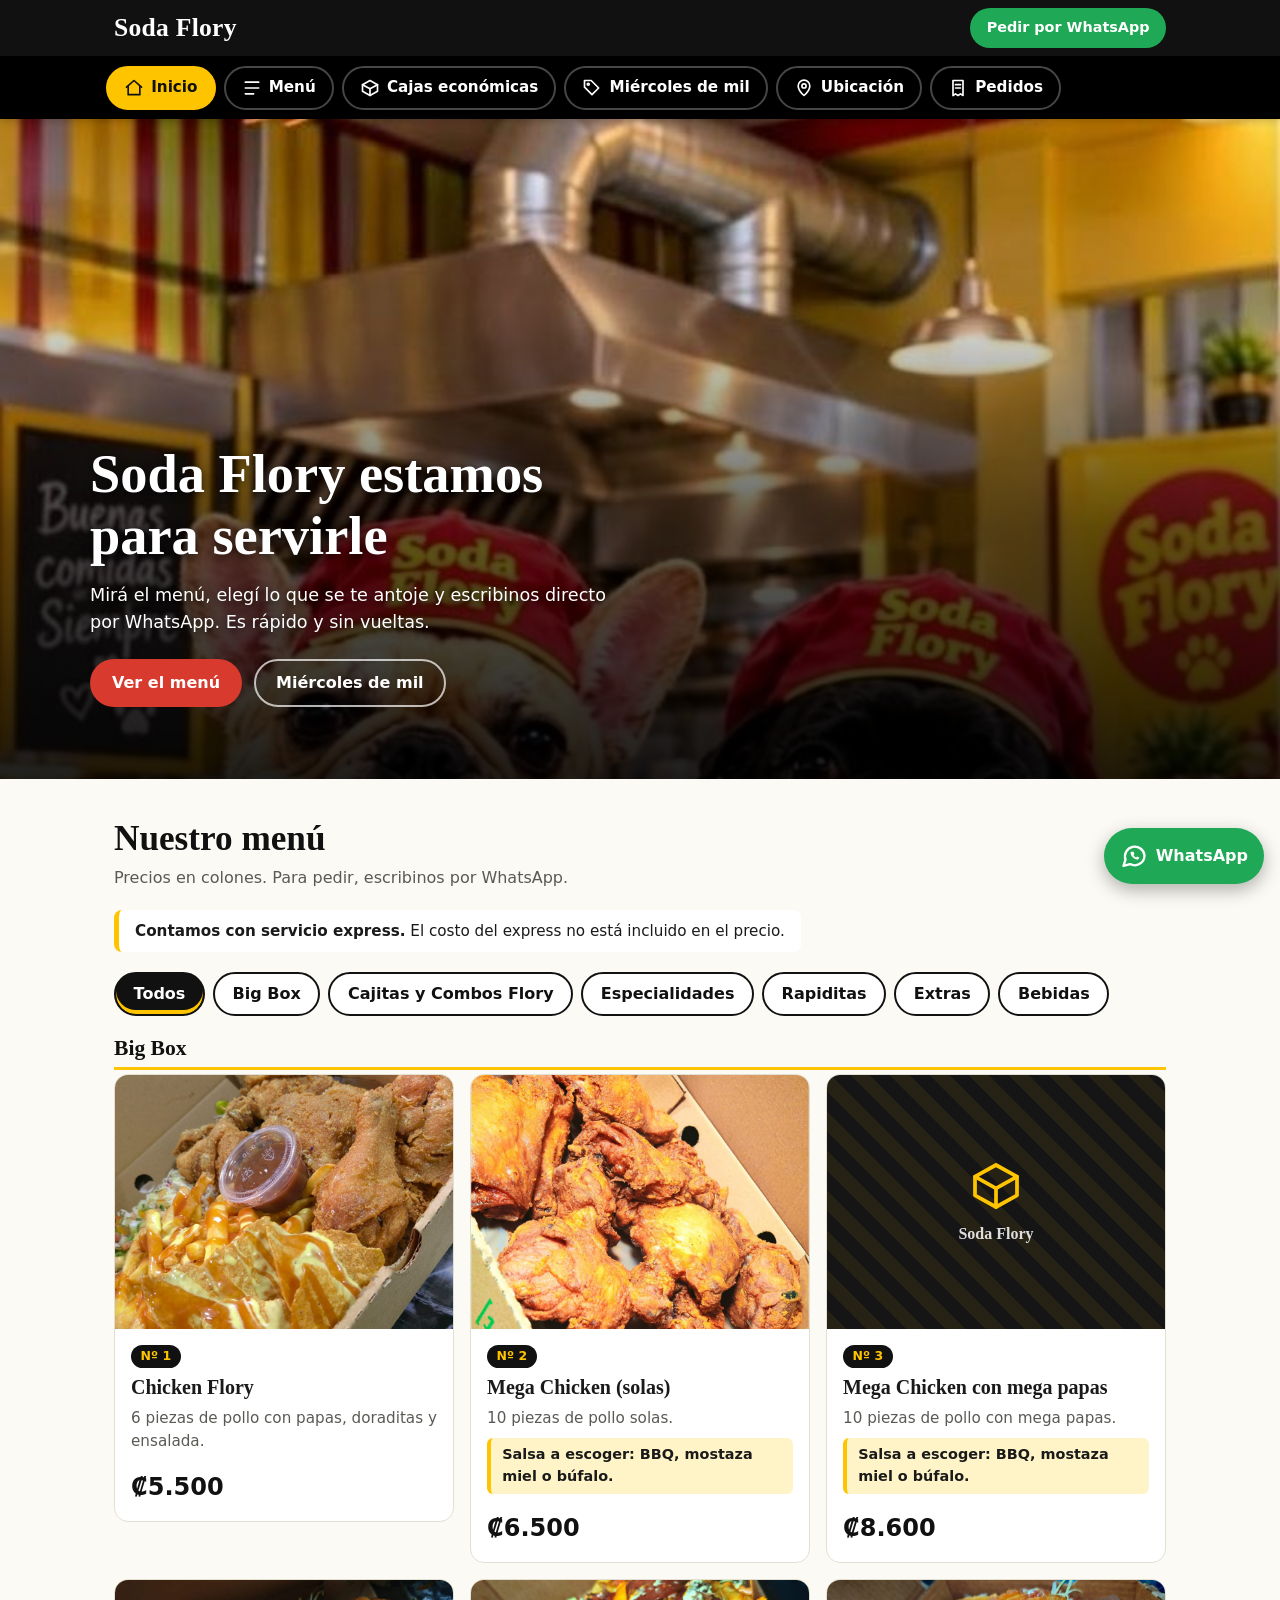
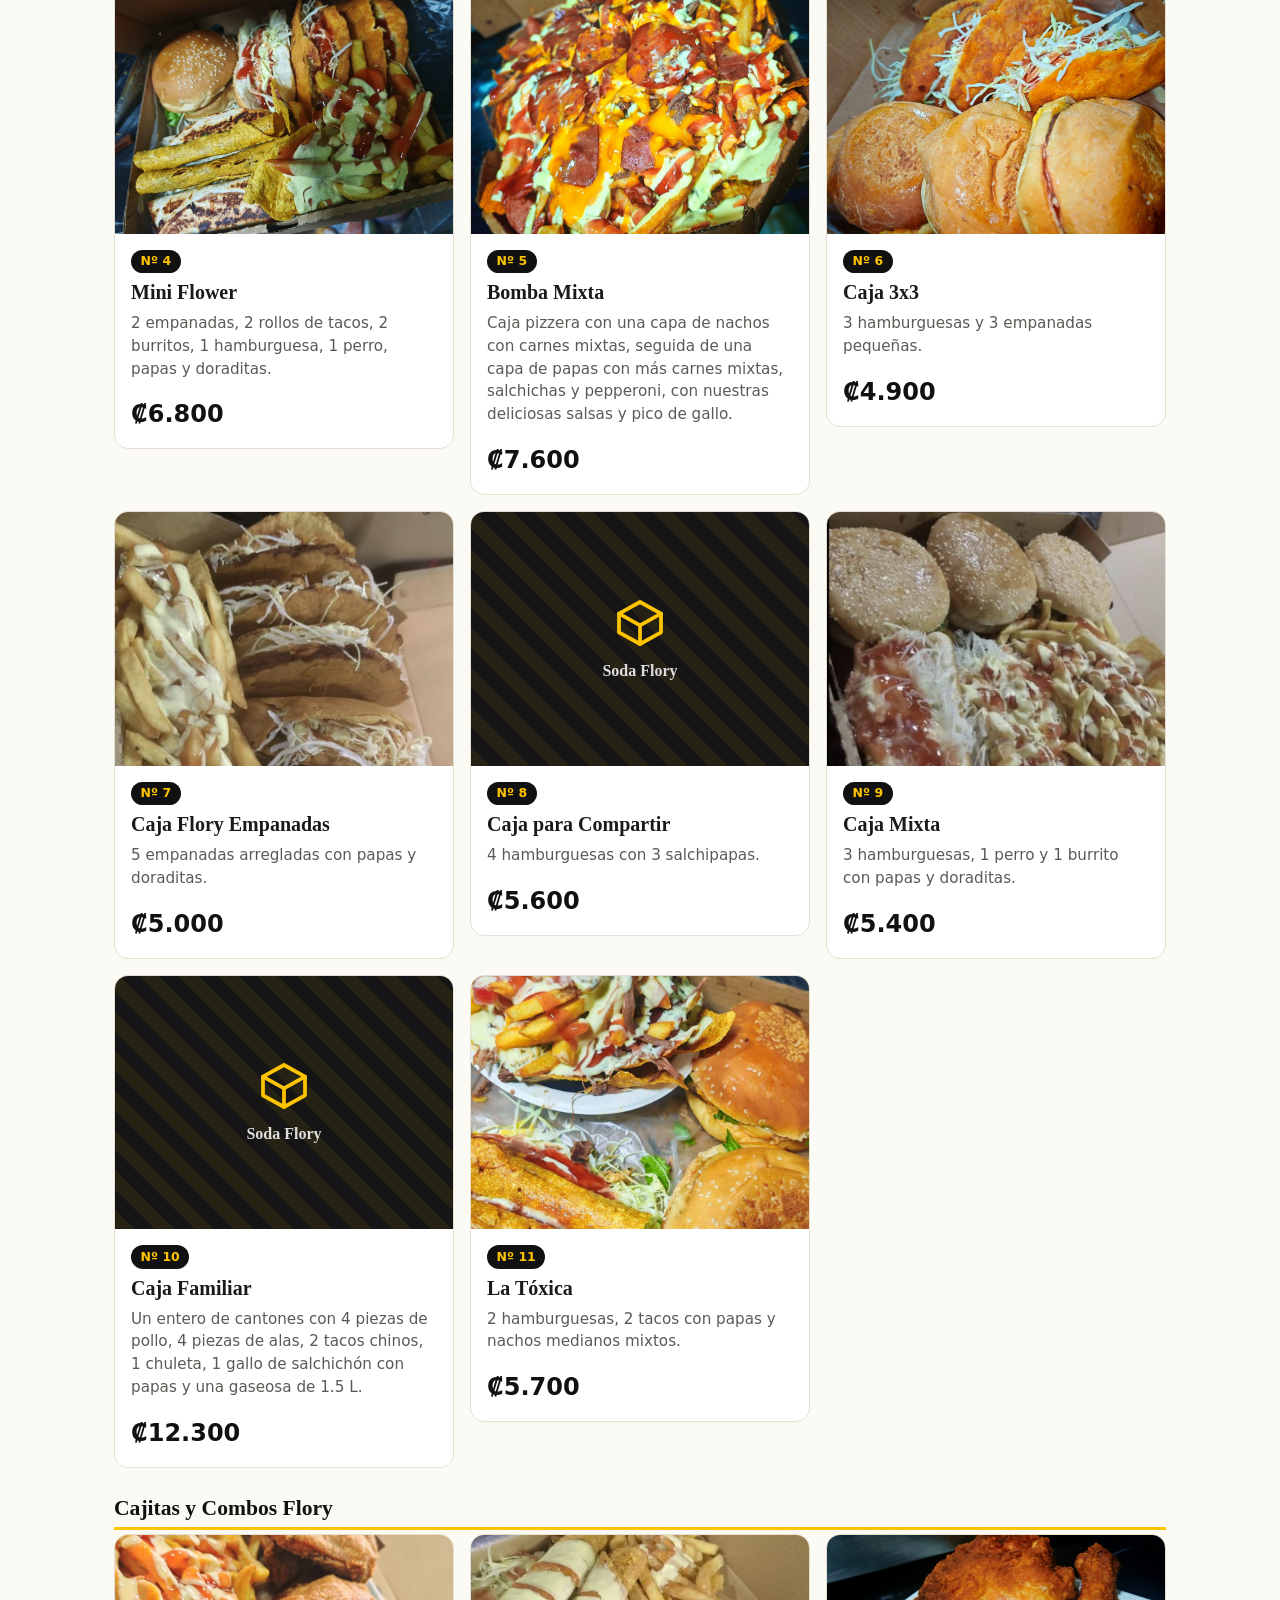
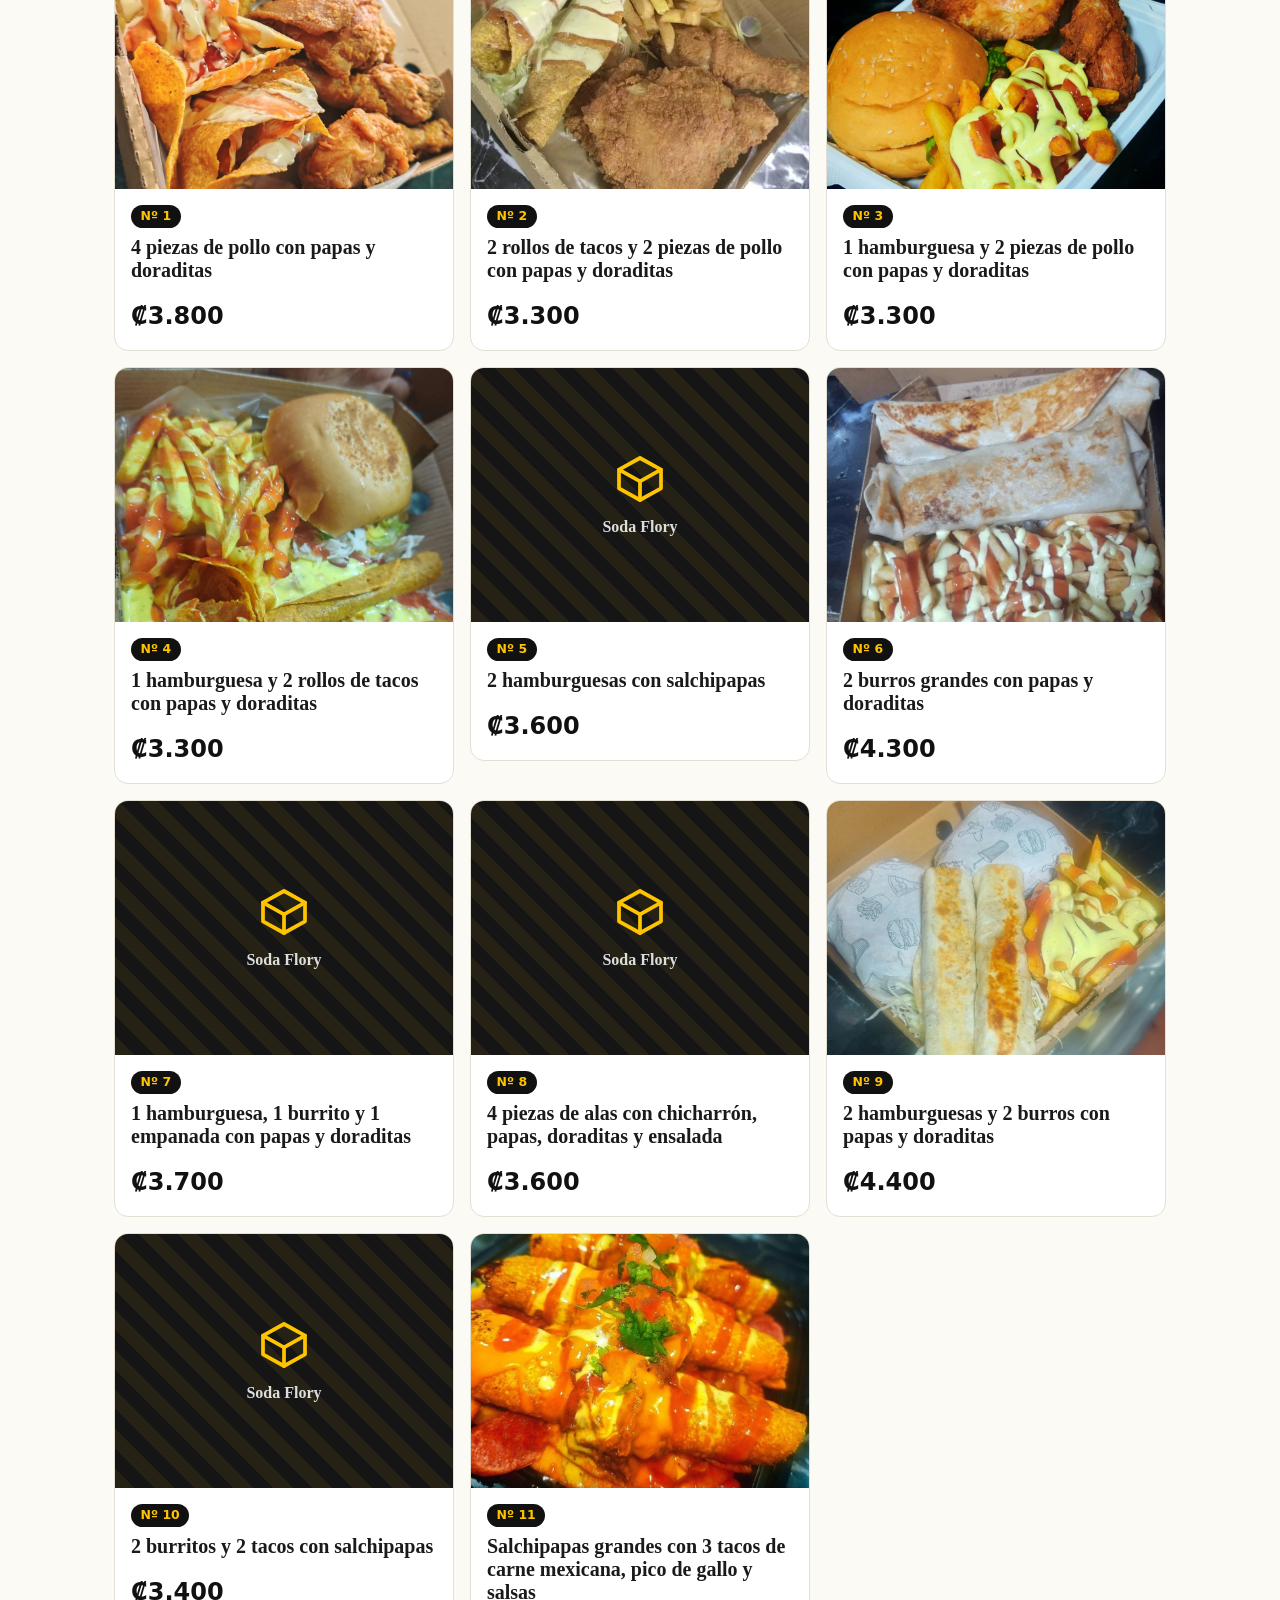
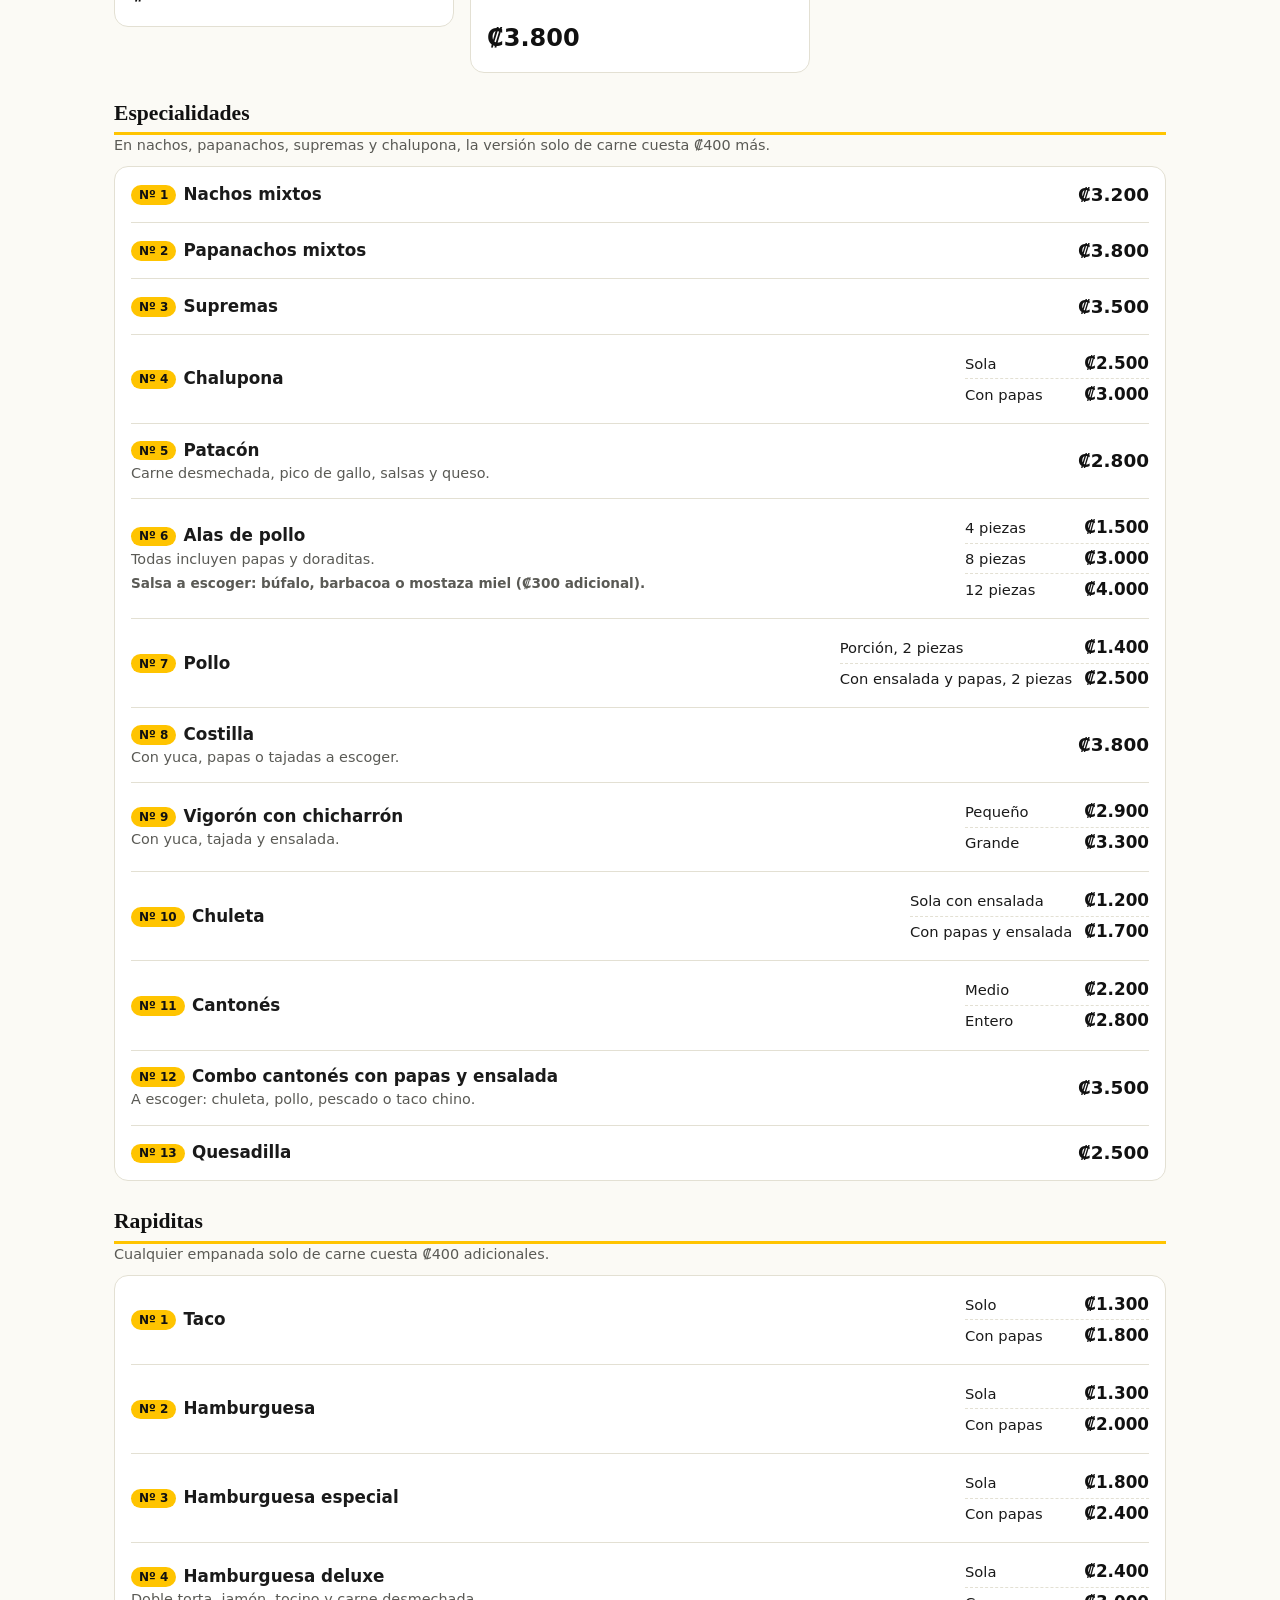
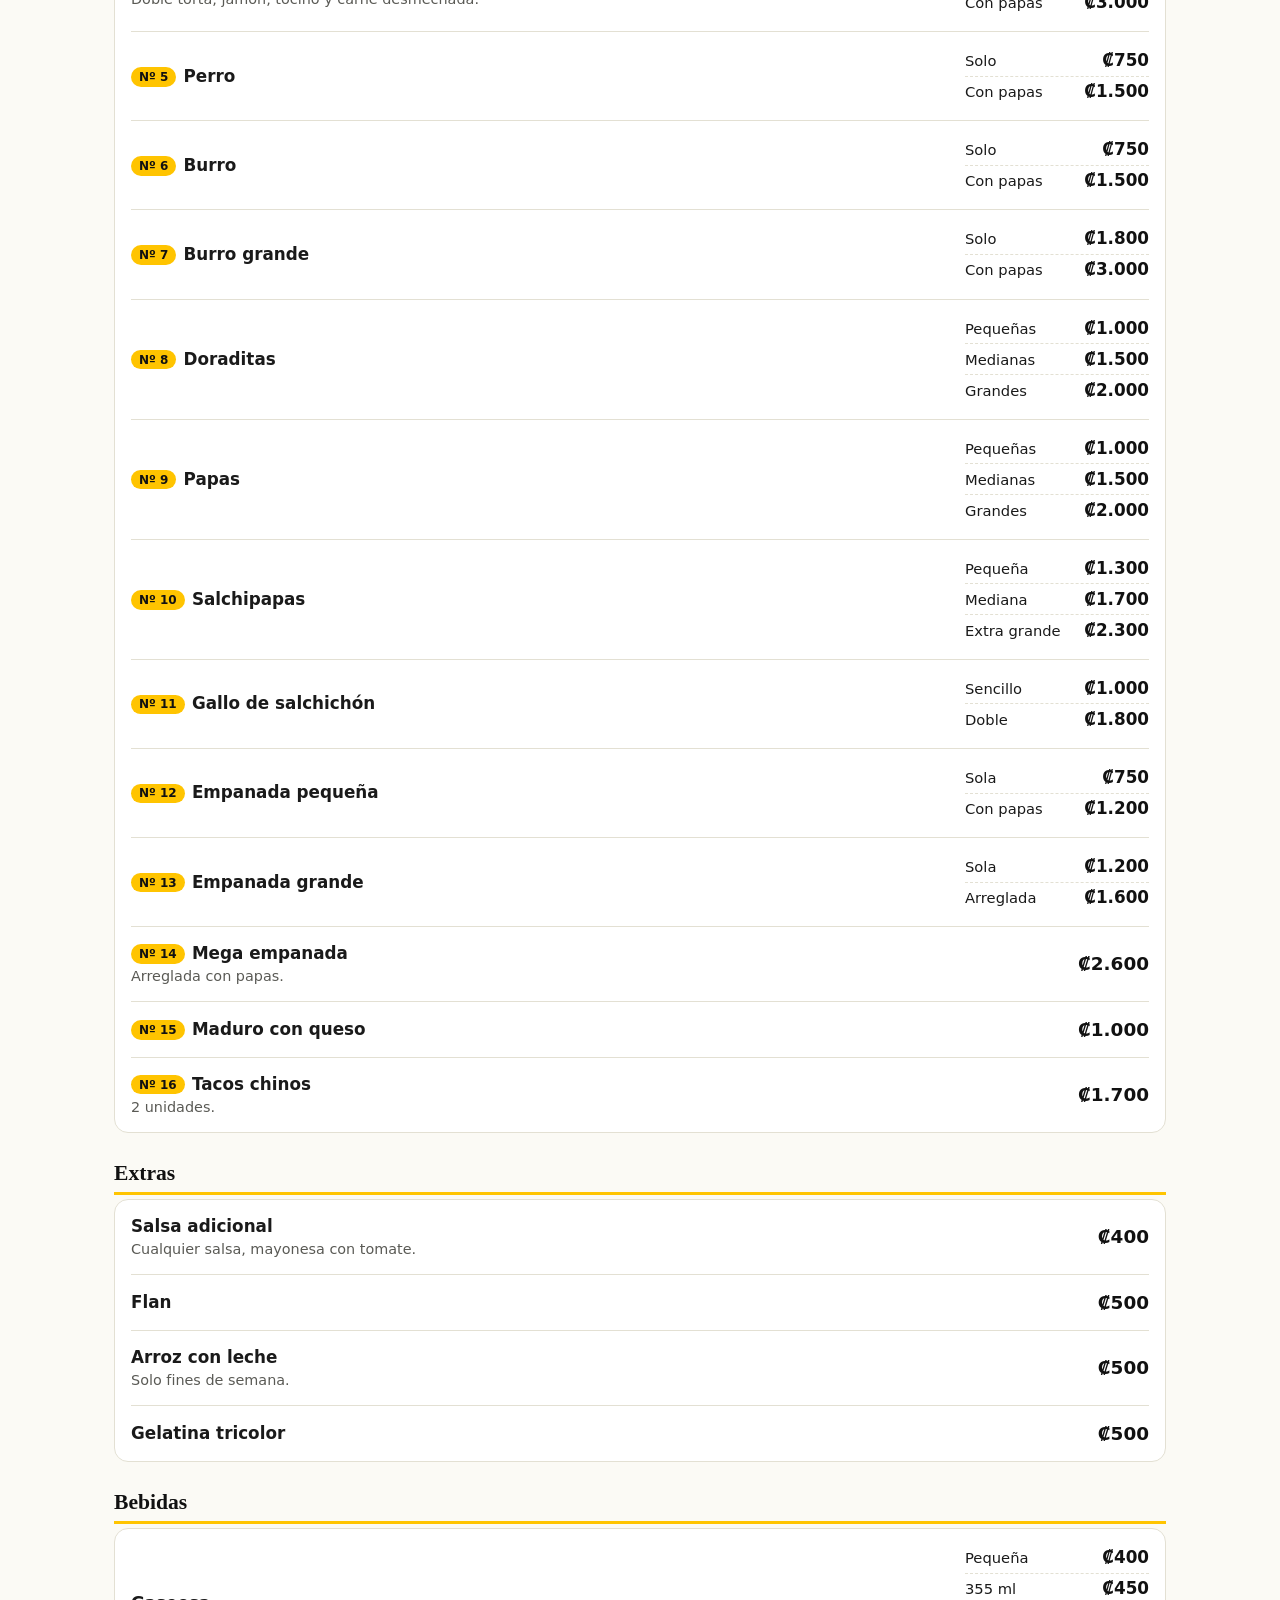
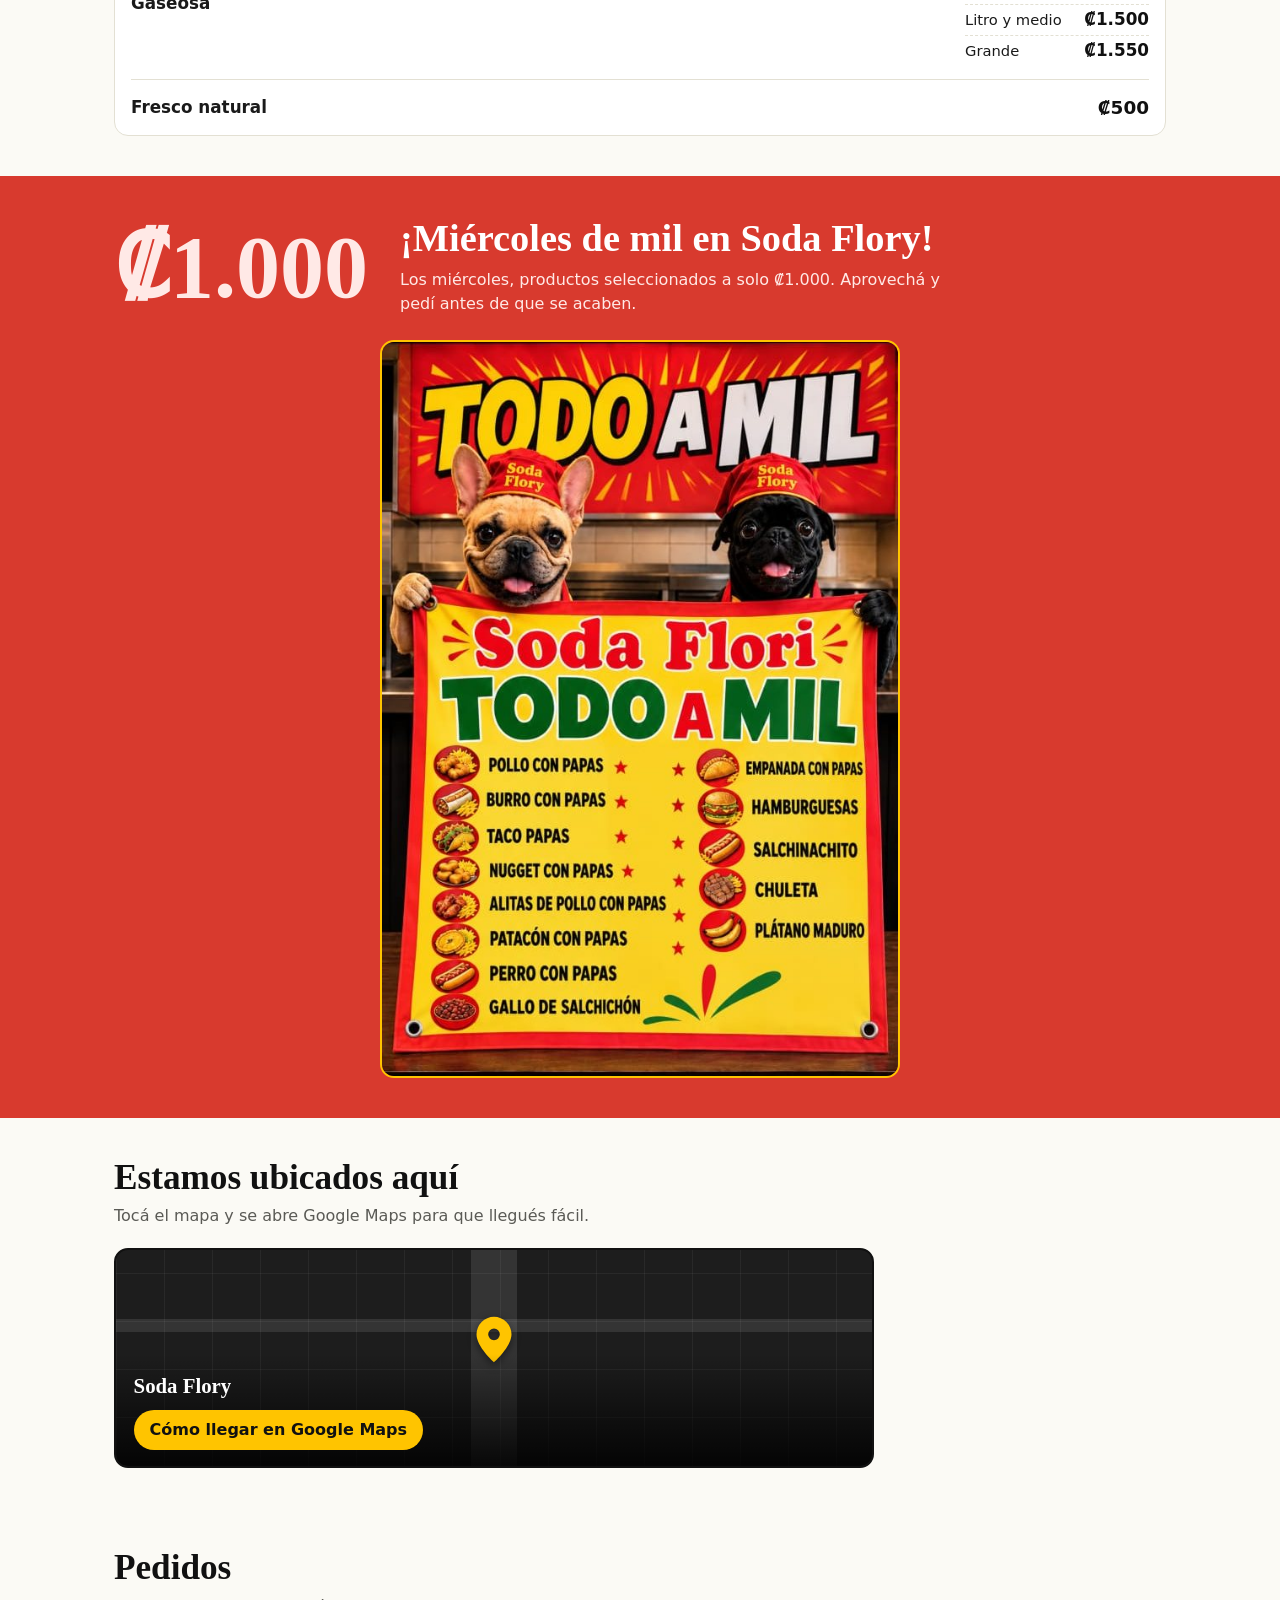
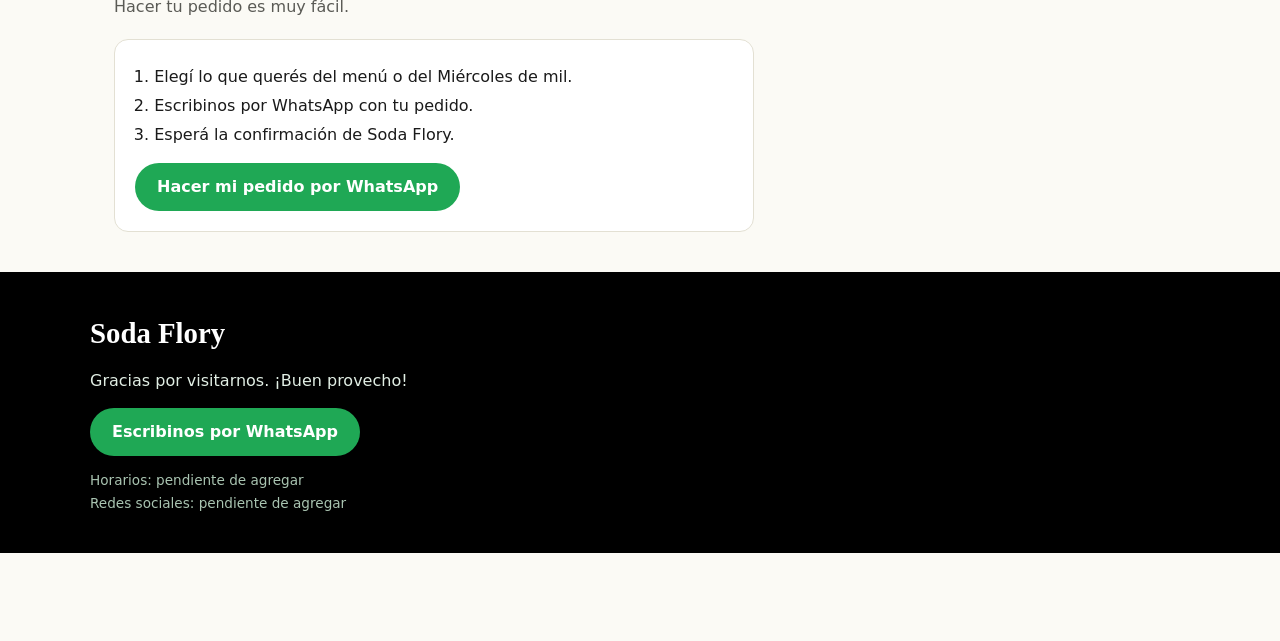
==== index.html @ d7493f03 "Fotos nuevas: Miércoles de mil, Mega Chicken, Caja Flory Empanadas, Caja Mixta y cajitas 3, 4, 6 y 9" ====
<!DOCTYPE html>
<html lang="es-CR">
<head>
  <meta charset="UTF-8">
  <meta name="viewport" content="width=device-width, initial-scale=1">
  <title>Soda Flory | Menú y pedidos por WhatsApp</title>
  <meta name="description" content="Menú digital de Soda Flory. Mirá los productos, las cajas Flory y el Miércoles de mil, y hacé tu pedido por WhatsApp.">
  <meta name="theme-color" content="#111111">
  <meta name="referrer" content="strict-origin-when-cross-origin">
  <link rel="stylesheet" href="style.css?v=8">
</head>
<body>

  <header class="site-header" id="inicio">
    <div class="top-bar">
      <a class="brand" href="#inicio" aria-label="Soda Flory, ir al inicio">
        <!-- Espacio para el logotipo real: ver INSTRUCCIONES_IMAGENES.txt -->
        <span class="brand-name">Soda Flory</span>
      </a>
      <a class="btn btn-whatsapp btn-small" id="header-whatsapp" href="#" target="_blank" rel="noopener">Pedir por WhatsApp</a>
    </div>
    <nav class="main-nav" aria-label="Secciones de la página">
      <ul>
        <li><a href="#inicio" class="is-active"><svg viewBox="0 0 24 24" fill="none" stroke="currentColor" stroke-width="2" stroke-linecap="round" stroke-linejoin="round" aria-hidden="true"><path d="M3 11l9-8 9 8"/><path d="M5 10v10h14V10"/></svg><span>Inicio</span></a></li>
        <li><a href="#menu"><svg viewBox="0 0 24 24" fill="none" stroke="currentColor" stroke-width="2" stroke-linecap="round" stroke-linejoin="round" aria-hidden="true"><path d="M4 5h16M4 12h16M4 19h10"/></svg><span>Menú</span></a></li>
        <li><a href="#menu" data-categoria-nav="Big Box"><svg viewBox="0 0 24 24" fill="none" stroke="currentColor" stroke-width="2" stroke-linecap="round" stroke-linejoin="round" aria-hidden="true"><path d="M21 8l-9-5-9 5 9 5 9-5z"/><path d="M3 8v8l9 5 9-5V8"/><path d="M12 13v8"/></svg><span>Cajas económicas</span></a></li>
        <li><a href="#miercoles"><svg viewBox="0 0 24 24" fill="none" stroke="currentColor" stroke-width="2" stroke-linecap="round" stroke-linejoin="round" aria-hidden="true"><path d="M20 12l-8 8-9-9V3h8l9 9z"/><circle cx="7.5" cy="7.5" r="1.2"/></svg><span>Miércoles de mil</span></a></li>
        <li><a href="#ubicacion"><svg viewBox="0 0 24 24" fill="none" stroke="currentColor" stroke-width="2" stroke-linecap="round" stroke-linejoin="round" aria-hidden="true"><path d="M12 21s7-6.2 7-11.5A7 7 0 0 0 5 9.500C5 14.800 12 21 12 21z"/><circle cx="12" cy="9.500" r="2.500"/></svg><span>Ubicación</span></a></li>
        <li><a href="#pedidos"><svg viewBox="0 0 24 24" fill="none" stroke="currentColor" stroke-width="2" stroke-linecap="round" stroke-linejoin="round" aria-hidden="true"><path d="M6 3h12v18l-3-2-3 2-3-2-3 2V3z"/><path d="M9 8h6M9 12h6"/></svg><span>Pedidos</span></a></li>
      </ul>
    </nav>
  </header>

  <main>
    <section class="hero" aria-labelledby="hero-title">
      <picture>
        <!-- En teléfonos se usa la imagen vertical; en computadora, la horizontal -->
        <source media="(max-width: 639px)" srcset="imagenes/portada-movil.jpg" width="720" height="1280">
        <img class="hero-fondo" src="imagenes/portada.jpg" width="1600" height="900" fetchpriority="high" alt="Dos perritos con gorro y delantal de Soda Flory, sonriendo en la cocina de la soda">
      </picture>
      <div class="hero-inner">
        <div class="hero-texto">
          <h1 id="hero-title">Soda Flory estamos para servirle</h1>
          <p class="hero-text">Mirá el menú, elegí lo que se te antoje y escribinos directo por WhatsApp. Es rápido y sin vueltas.</p>
          <div class="hero-actions">
            <a class="btn btn-primary" href="#menu">Ver el menú</a>
            <a class="btn btn-light" href="#miercoles">Miércoles de mil</a>
          </div>
        </div>
      </div>
    </section>

    <div class="demo-notice" id="demo-notice" role="note">
      Los productos marcados como <strong>Demostración</strong> son ejemplos y todavía no son oficiales de Soda Flory.
    </div>

    <!-- MENÚ -->
    <section class="section" id="menu" aria-labelledby="menu-title">
      <div class="section-head">
        <h2 id="menu-title">Nuestro menú</h2>
        <p>Precios en colones. Para pedir, escribinos por WhatsApp.</p>
      </div>
      <p class="express-note" role="note"><strong>Contamos con servicio express.</strong> El costo del express no está incluido en el precio.</p>
      <div class="category-filter" id="category-filter" role="group" aria-label="Filtrar por categoría"></div>
      <div id="menu-list"></div>
    </section>

    <!-- MIÉRCOLES DE MIL -->
    <section class="section section-miercoles" id="miercoles" aria-labelledby="miercoles-title">
      <div class="section-inner">
        <div class="miercoles-banner">
          <p class="miercoles-price" aria-hidden="true">₡1.000</p>
          <div>
            <h2 id="miercoles-title">¡Miércoles de mil en Soda Flory!</h2>
            <p>Los miércoles, productos seleccionados a solo ₡1.000. Aprovechá y pedí antes de que se acaben.</p>
          </div>
        </div>
        <div class="product-grid" id="miercoles-grid"></div>
      </div>
    </section>

    <!-- UBICACIÓN -->
    <section class="section" id="ubicacion" aria-labelledby="ubicacion-title">
      <div class="section-head">
        <h2 id="ubicacion-title">Estamos ubicados aquí</h2>
        <p>Tocá el mapa y se abre Google Maps para que llegués fácil.</p>
      </div>
      <div id="ubicacion-contenido"></div>
    </section>

    <!-- PEDIDOS -->
    <section class="section" id="pedidos" aria-labelledby="pedidos-title">
      <div class="section-head">
        <h2 id="pedidos-title">Pedidos</h2>
        <p>Hacer tu pedido es muy fácil.</p>
      </div>
      <div class="pedidos-box">
        <ol>
          <li>Elegí lo que querés del menú o del Miércoles de mil.</li>
          <li>Escribinos por WhatsApp con tu pedido.</li>
          <li>Esperá la confirmación de Soda Flory.</li>
        </ol>
        <a class="btn btn-whatsapp" id="pedidos-whatsapp" href="#" target="_blank" rel="noopener">Hacer mi pedido por WhatsApp</a>
      </div>
    </section>
  </main>

  <footer class="site-footer">
    <div class="footer-inner">
      <p class="footer-name">Soda Flory</p>
      <p>Gracias por visitarnos. ¡Buen provecho!</p>
      <a class="btn btn-whatsapp" id="footer-whatsapp" href="#" target="_blank" rel="noopener">Escribinos por WhatsApp</a>
      <!-- Espacio reservado: horarios y redes sociales oficiales (agregar cuando estén confirmados) -->
      <div class="footer-pending">
        <p>Horarios: pendiente de agregar</p>
        <p>Redes sociales: pendiente de agregar</p>
      </div>
    </div>
  </footer>

  <a class="floating-whatsapp" id="floating-whatsapp" href="#" target="_blank" rel="noopener" aria-label="Escribir a Soda Flory por WhatsApp">
    <svg viewBox="0 0 24 24" fill="none" stroke="currentColor" stroke-width="2" stroke-linecap="round" stroke-linejoin="round" aria-hidden="true">
      <path d="M21 11.5a8.4 8.4 0 0 1-12.4 7.4L3 20.5l1.7-5.4A8.4 8.4 0 1 1 21 11.5z"/>
      <path d="M9 8.5c0 3.5 3 6.5 6.5 6.5l1.2-1.6-2-1-1 .8c-.9-.4-1.7-1.2-2.1-2.1l.8-1-1-2L9 8.5z" fill="currentColor" stroke="none"/>
    </svg>
    <span>WhatsApp</span>
  </a>

  <script src="script.js?v=8"></script>
</body>
</html>
---- style.css ----
/* ==========================================================
   SODA FLORY - ESTILOS
   Paleta: negro, amarillo y blanco (rojo solo en Miércoles de mil, verde solo en WhatsApp).
   Para cambiar colores, editá solo las variables de :root.
   ========================================================== */

:root {
  --verde: #111111;
  --verde-oscuro: #000000;
  --verde-claro: #fff4c7;
  --rojo: #d83a2e;
  --rojo-oscuro: #b02a20;
  --amarillo: #ffc400;
  --amarillo-oscuro: #b88a00;
  --fondo: #fbfaf5;
  --papel: #ffffff;
  --tinta: #1a1a1a;
  --tinta-suave: #5a5a55;
  --linea: #e3e0d3;
  --whatsapp: #1fa855;
  --whatsapp-oscuro: #15823f;
  --radio: 14px;
  --fuente-titulos: Georgia, "Times New Roman", serif;
  --fuente-texto: system-ui, -apple-system, "Segoe UI", Roboto, Arial, sans-serif;
}

*, *::before, *::after { box-sizing: border-box; }

/* Asegura que el atributo "hidden" siempre oculte el elemento */
[hidden] { display: none !important; }

html { scroll-behavior: smooth; scroll-padding-top: 110px; }

@media (prefers-reduced-motion: reduce) {
  html { scroll-behavior: auto; }
  * { transition: none !important; animation: none !important; }
}

body {
  margin: 0;
  font-family: var(--fuente-texto);
  font-size: 1rem;
  line-height: 1.5;
  color: var(--tinta);
  background: var(--fondo);
  padding-bottom: 5.5rem;
}

h1, h2, h3 { font-family: var(--fuente-titulos); line-height: 1.15; margin: 0; }
p { margin: 0; }
ul { margin: 0; padding: 0; list-style: none; }
img { max-width: 100%; display: block; }

:focus-visible { outline: 3px solid var(--amarillo-oscuro); outline-offset: 2px; }

/* ---------- Botones ---------- */
.btn {
  display: inline-flex;
  align-items: center;
  justify-content: center;
  min-height: 48px;
  padding: 0.6rem 1.25rem;
  border: 2px solid transparent;
  border-radius: 999px;
  font: inherit;
  font-weight: 700;
  text-decoration: none;
  cursor: pointer;
  transition: background-color 0.15s, transform 0.1s;
}
.btn:active { transform: scale(0.98); }
.btn[disabled] { opacity: 0.5; cursor: not-allowed; }
.btn-small { min-height: 40px; padding: 0.35rem 0.9rem; font-size: 0.9rem; }
.btn-block { width: 100%; }
.btn-primary { background: var(--rojo); color: #fff; }
.btn-primary:hover { background: var(--rojo-oscuro); }
.btn-light { background: transparent; color: #fff; border-color: rgba(255, 255, 255, 0.7); }
.btn-light:hover { background: rgba(255, 255, 255, 0.15); }
.btn-whatsapp { background: var(--whatsapp); color: #fff; }
.btn-whatsapp:hover:not([disabled]) { background: var(--whatsapp-oscuro); }
.btn-ghost { background: transparent; color: var(--tinta-suave); border-color: var(--linea); }
.btn-ghost:hover { background: var(--verde-claro); }

/* ---------- Encabezado ---------- */
.site-header {
  position: sticky;
  top: 0;
  z-index: 50;
  background: var(--verde);
  color: #fff;
  box-shadow: 0 2px 8px rgba(0, 0, 0, 0.2);
}
.top-bar {
  display: flex;
  align-items: center;
  justify-content: space-between;
  gap: 0.75rem;
  padding: 0.5rem 1rem;
  max-width: 1100px;
  margin: 0 auto;
}
.brand { color: #fff; text-decoration: none; display: flex; align-items: center; gap: 0.5rem; }
.brand-name { font-family: var(--fuente-titulos); font-size: 1.6rem; font-weight: 700; letter-spacing: 0.01em; }
.brand-logo { height: 40px; width: auto; }

.main-nav { background: var(--verde-oscuro); overflow-x: auto; -webkit-overflow-scrolling: touch; scrollbar-width: none; }
.main-nav::-webkit-scrollbar { display: none; }
.main-nav ul {
  display: flex;
  gap: 0.5rem;
  padding: 0.6rem 1rem;
  max-width: 1100px;
  margin: 0 auto;
  white-space: nowrap;
}
.main-nav a {
  display: inline-flex;
  align-items: center;
  gap: 0.45rem;
  min-height: 44px;
  padding: 0 1rem;
  color: #fff;
  text-decoration: none;
  font-size: 0.95rem;
  font-weight: 700;
  border: 2px solid rgba(255, 255, 255, 0.28);
  border-radius: 999px;
  background: transparent;
  transition: background-color 0.15s, border-color 0.15s, color 0.15s;
}
.main-nav a svg { width: 20px; height: 20px; flex: none; }
.main-nav a:hover { border-color: var(--amarillo); }
.main-nav a.is-active { background: var(--amarillo); border-color: var(--amarillo); color: #111; }

/* ---------- Presentación ---------- */
.hero { background: var(--verde); color: #fff; padding: 2.5rem 1rem 3rem; }
.hero-inner { max-width: 1100px; margin: 0 auto; }
.hero h1 { font-size: clamp(2rem, 7vw, 3.4rem); max-width: 20ch; }
.hero-text { margin-top: 0.9rem; max-width: 34rem; font-size: 1.1rem; color: #e1eee4; }
.hero-actions { margin-top: 1.5rem; display: flex; flex-wrap: wrap; gap: 0.75rem; }

.demo-notice {
  background: var(--amarillo);
  color: var(--tinta);
  padding: 0.75rem 1rem;
  font-size: 0.9rem;
  text-align: center;
}

/* ---------- Secciones ---------- */
.section { padding: 2.5rem 1rem; max-width: 1100px; margin: 0 auto; }
.section-inner { max-width: 1100px; margin: 0 auto; }
.section-head { margin-bottom: 1.25rem; }
.section-head h2 { font-size: clamp(1.6rem, 5vw, 2.2rem); color: var(--verde); }
.section-head p { margin-top: 0.4rem; color: var(--tinta-suave); max-width: 38rem; }

/* La sección de color ocupa todo el ancho */
.section-miercoles { max-width: none; padding-left: 0; padding-right: 0; }
.section-miercoles > .section-inner { padding: 0 1rem; }
.section-miercoles { background: var(--rojo); color: #fff; }

/* ---------- Filtro de categorías ---------- */
.category-filter { display: flex; flex-wrap: wrap; gap: 0.5rem; margin-bottom: 1.25rem; }
.chip {
  display: inline-flex;
  align-items: center;
  min-height: 44px;
  padding: 0.4rem 1.1rem;
  border: 2px solid var(--verde);
  border-radius: 999px;
  background: #fff;
  color: var(--verde);
  font: inherit;
  font-weight: 700;
  cursor: pointer;
}
.chip:hover { border-color: var(--amarillo-oscuro); }
.chip[aria-pressed="true"] { background: var(--verde); border-color: var(--verde); color: #fff; box-shadow: inset 0 -4px 0 var(--amarillo); }

/* ---------- Tarjetas de producto ---------- */
.product-grid { display: grid; grid-template-columns: 1fr; gap: 1rem; }

.product-card {
  display: flex;
  flex-direction: column;
  background: var(--papel);
  color: var(--tinta);
  border: 1px solid var(--linea);
  border-radius: var(--radio);
  overflow: hidden;
}
.product-media { position: relative; aspect-ratio: 4 / 3; background: var(--verde-claro); }
.product-media img { width: 100%; height: 100%; object-fit: cover; }
.badge {
  position: absolute;
  top: 0.6rem;
  left: 0.6rem;
  padding: 0.15rem 0.6rem;
  border-radius: 999px;
  background: var(--tinta);
  color: #fff;
  font-size: 0.78rem;
  font-weight: 700;
}
.badge-promo { background: var(--rojo); }
.badge-pending { background: var(--amarillo); color: var(--tinta); }

.product-body { display: flex; flex-direction: column; gap: 0.5rem; padding: 1rem; flex: 1; }
.product-name { font-size: 1.25rem; }
.product-desc { color: var(--tinta-suave); font-size: 0.95rem; }
.product-includes { font-size: 0.92rem; padding-left: 1.1rem; list-style: disc; color: var(--tinta); }
.product-includes li { margin-top: 0.15rem; }

.price-row { display: flex; align-items: baseline; gap: 0.6rem; margin-top: auto; padding-top: 0.5rem; }
.price { font-size: 1.5rem; font-weight: 800; color: var(--verde); }
.price-promo { color: var(--rojo); }
.price-old { color: var(--tinta-suave); text-decoration: line-through; font-size: 0.95rem; }

/* ---------- Miércoles de mil ---------- */
.miercoles-banner {
  display: flex;
  flex-direction: column;
  gap: 0.75rem;
  margin-bottom: 1.5rem;
}
.miercoles-price {
  align-self: flex-start;
  font-family: var(--fuente-titulos);
  font-size: clamp(3rem, 14vw, 5.5rem);
  font-weight: 700;
  line-height: 1;
  color: var(--amarillo);
}
.miercoles-banner h2 { font-size: clamp(1.7rem, 6vw, 2.4rem); }
.miercoles-banner p { margin-top: 0.5rem; max-width: 36rem; color: #ffe9e6; }
.section-miercoles .product-card { border-color: var(--amarillo); border-width: 2px; }


/* ---------- Lista del menú (solo nombre y precio) ---------- */
.menu-group + .menu-group { margin-top: 1.75rem; }
.menu-group-title {
  font-size: 1.35rem;
  color: var(--verde);
  padding-bottom: 0.4rem;
  border-bottom: 3px solid var(--amarillo);
  margin-bottom: 0.25rem;
}
.menu-list { background: var(--papel); border: 1px solid var(--linea); border-radius: var(--radio); padding: 0 1rem; }
.menu-list-single { margin-top: 0; }
.menu-row {
  display: flex;
  align-items: center;
  gap: 0.9rem;
  padding: 0.85rem 0;
  border-bottom: 1px solid var(--linea);
}
.menu-row:last-child { border-bottom: 0; }
.menu-row-photo { width: 64px; height: 64px; flex: none; border-radius: 10px; object-fit: cover; background: var(--verde-claro); }
.menu-row-text { flex: 1; min-width: 0; }
.menu-row-name { font-weight: 700; font-size: 1.05rem; }
.menu-row-desc { color: var(--tinta-suave); font-size: 0.9rem; }
.menu-row-price { font-weight: 800; font-size: 1.15rem; color: var(--verde); white-space: nowrap; }

/* ---------- Pedidos ---------- */
.pedidos-box {
  display: flex;
  flex-direction: column;
  align-items: flex-start;
  gap: 1rem;
  max-width: 640px;
  background: var(--papel);
  border: 1px solid var(--linea);
  border-radius: var(--radio);
  padding: 1.25rem;
}
.pedidos-box p { color: var(--tinta-suave); }
.pedidos-box ol { margin: 0; padding-left: 1.2rem; color: var(--tinta); }
.pedidos-box li { margin-top: 0.3rem; }

/* ---------- Botón flotante de WhatsApp (lado derecho) ---------- */
.floating-whatsapp {
  position: fixed;
  right: 1rem;
  bottom: 1rem;
  z-index: 60;
  display: inline-flex;
  align-items: center;
  gap: 0.5rem;
  min-width: 56px;
  min-height: 56px;
  padding: 0 1rem;
  justify-content: center;
  border-radius: 999px;
  background: var(--whatsapp);
  color: #fff;
  font-weight: 700;
  text-decoration: none;
  box-shadow: 0 6px 18px rgba(0, 0, 0, 0.3);
}
.floating-whatsapp:hover { background: var(--whatsapp-oscuro); }
.floating-whatsapp svg { width: 28px; height: 28px; flex: none; }
.floating-whatsapp span { display: none; }
@media (min-width: 640px) { .floating-whatsapp span { display: inline; } }

/* ---------- Pie ---------- */
.site-footer { background: var(--verde-oscuro); color: #e1eee4; padding: 2.5rem 1rem; }
.footer-inner { max-width: 1100px; margin: 0 auto; display: grid; gap: 0.9rem; justify-items: start; }
.footer-name { font-family: var(--fuente-titulos); font-size: 1.8rem; color: #fff; font-weight: 700; }
.footer-pending { font-size: 0.85rem; color: #a9c4b1; display: grid; gap: 0.15rem; }

/* ---------- Tabletas ---------- */
@media (min-width: 640px) {
  .product-grid { grid-template-columns: repeat(2, 1fr); }
  .miercoles-banner { flex-direction: row; align-items: center; gap: 2rem; }
  .section-miercoles > .section-inner { padding: 0 1.5rem; }
  .section, .hero, .top-bar { padding-left: 1.5rem; padding-right: 1.5rem; }
}

/* ---------- Computadoras ---------- */
@media (min-width: 960px) {
  .product-grid { grid-template-columns: repeat(3, 1fr); }
  .hero { padding: 4rem 1.5rem 4.5rem; }
}


/* ==========================================================
   TEMA NAVIDEÑO
   Para activarlo:    <body class="navidad">   (en index.html)
   Para desactivarlo: <body>                   (vuelve el estilo normal)
   Solo cambia colores y decoración; el resto de la página no se toca.
   ========================================================== */

body.navidad {
  --verde: #0f4a2c;          /* verde pino */
  --verde-oscuro: #0a3320;
  --verde-claro: #e4f0e8;
  --rojo: #b3122b;           /* rojo arándano */
  --rojo-oscuro: #8c0d20;
  --amarillo: #e8b84a;       /* dorado */
  --amarillo-oscuro: #c99a2e;
  --fondo: #f8faf8;          /* blanco nieve */
  --linea: #d5e2d9;
}

/* Luces doradas debajo del encabezado */
body.navidad .site-header {
  border-bottom: 5px dotted var(--amarillo);
}

/* Nieve suave en la presentación */
body.navidad .hero {
  background:
    radial-gradient(circle at 15% 25%, rgba(255, 255, 255, 0.16) 0 3px, transparent 4px),
    radial-gradient(circle at 70% 15%, rgba(255, 255, 255, 0.14) 0 4px, transparent 5px),
    radial-gradient(circle at 85% 60%, rgba(255, 255, 255, 0.16) 0 3px, transparent 4px),
    radial-gradient(circle at 40% 80%, rgba(255, 255, 255, 0.12) 0 4px, transparent 5px),
    var(--verde);
}

/* Aviso de versión de prueba en dorado con texto oscuro (ya legible) */
body.navidad .demo-notice { background: var(--amarillo); }

body.navidad 
/* Miércoles de mil: rojo profundo para que siga destacando entre verdes */
body.navidad .section-miercoles {
  background: linear-gradient(180deg, #8c0d20, #b3122b);
}
body.navidad .miercoles-price { color: var(--amarillo); }
body.navidad .section-miercoles .product-card { border-color: var(--amarillo); }

/* Pie de página con la misma línea de luces */
body.navidad .site-footer { border-top: 5px dotted var(--amarillo); }


/* ---------- Etiquetas dentro de las tarjetas (sin foto no hay huecos) ---------- */
.product-tags { display: flex; flex-wrap: wrap; gap: 0.4rem; }
.product-tags:empty { display: none; }
.product-tags .badge { position: static; }
.product-media { aspect-ratio: 4 / 3; }


/* ---------- Aviso de servicio express ---------- */
.express-note {
  display: inline-block;
  margin-bottom: 1.25rem;
  padding: 0.6rem 1rem;
  border-left: 5px solid var(--amarillo);
  background: #fff;
  border-radius: 8px;
  font-size: 0.95rem;
  color: var(--tinta);
}

/* ---------- Ubicación: mapa que abre Google Maps ---------- */
.mapa-card {
  position: relative;
  display: flex;
  align-items: flex-end;
  min-height: 220px;
  max-width: 760px;
  overflow: hidden;
  border-radius: var(--radio);
  border: 2px solid var(--verde);
  color: #fff;
  text-decoration: none;
  background: var(--verde);
}
.mapa-fondo {
  position: absolute;
  inset: 0;
  background:
    linear-gradient(90deg, transparent 47%, rgba(255, 255, 255, 0.10) 47% 53%, transparent 53%),
    linear-gradient(0deg, transparent 62%, rgba(255, 255, 255, 0.10) 62% 68%, transparent 68%),
    repeating-linear-gradient(90deg, rgba(255, 255, 255, 0.05) 0 1px, transparent 1px 48px),
    repeating-linear-gradient(0deg, rgba(255, 255, 255, 0.05) 0 1px, transparent 1px 48px),
    #1d1d1d;
}
.mapa-pin {
  position: absolute;
  top: 28%;
  left: 50%;
  transform: translateX(-50%);
  color: var(--amarillo);
}
.mapa-pin svg { width: 56px; height: 56px; filter: drop-shadow(0 3px 4px rgba(0, 0, 0, 0.5)); }
.mapa-texto {
  position: relative;
  display: flex;
  flex-direction: column;
  gap: 0.35rem;
  width: 100%;
  padding: 1rem 1.1rem;
  background: linear-gradient(0deg, rgba(0, 0, 0, 0.85), rgba(0, 0, 0, 0));
}
.mapa-texto strong { font-family: var(--fuente-titulos); font-size: 1.3rem; }
.mapa-direccion { font-size: 0.95rem; color: #eee; }
.mapa-boton {
  align-self: flex-start;
  margin-top: 0.25rem;
  padding: 0.5rem 1rem;
  border-radius: 999px;
  background: var(--amarillo);
  color: #111;
  font-weight: 800;
}
.mapa-card:hover .mapa-boton { background: #fff; }
.ubicacion-pendiente { color: var(--tinta-suave); }


/* ---------- Número del producto y notas ---------- */
.badge-num { background: var(--verde); color: var(--amarillo); }
.product-note {
  padding: 0.4rem 0.7rem;
  border-left: 4px solid var(--amarillo);
  background: var(--verde-claro);
  border-radius: 6px;
  font-size: 0.9rem;
  font-weight: 600;
}


/* ---------- Fotos con proporción fija y tarjetas sin huecos ---------- */
.product-media { position: relative; aspect-ratio: 4 / 3; overflow: hidden; }
.product-media img { position: absolute; inset: 0; width: 100%; height: 100%; object-fit: cover; }
.product-grid { align-items: start; }


/* ---------- Espacio reservado para la foto de las cajas ---------- */
.photo-reservada {
  width: 100%;
  height: 100%;
  display: flex;
  flex-direction: column;
  align-items: center;
  justify-content: center;
  gap: 0.5rem;
  color: var(--amarillo);
  background:
    repeating-linear-gradient(45deg, rgba(255, 196, 0, 0.07) 0 14px, transparent 14px 28px),
    #151515;
}
.photo-reservada svg { width: 56px; height: 56px; }
.photo-reservada span { font-family: var(--fuente-titulos); font-weight: 700; color: #fff; opacity: 0.85; }


/* ---------- Portada: foto de fondo con el texto encima ---------- */
.hero {
  position: relative;
  display: flex;
  align-items: flex-end;
  min-height: clamp(480px, 62vw, 660px);
  overflow: hidden;
  background: #111;
}
.hero-fondo {
  position: absolute;
  inset: 0;
  width: 100%;
  height: 100%;
  object-fit: cover;
  object-position: 50% 30%;
}
/* Degradado oscuro abajo para que el texto se lea sobre la foto */
.hero::after {
  content: "";
  position: absolute;
  inset: 0;
  background: linear-gradient(to top, rgba(0, 0, 0, 0.88) 0%, rgba(0, 0, 0, 0.62) 38%, rgba(0, 0, 0, 0.12) 72%, rgba(0, 0, 0, 0) 100%);
}
.hero-inner { position: relative; z-index: 1; display: block; width: 100%; }
.hero h1, .hero-text { text-shadow: 0 2px 10px rgba(0, 0, 0, 0.7); }
.hero-text { color: #fff; }

/* Portada en teléfonos: la imagen vertical se ve completa y el texto va debajo,
   así no tapa a los perritos */
@media (max-width: 639px) {
  .hero {
    display: block;
    min-height: 0;
    padding: 0;
  }
  .hero-fondo {
    position: static;
    display: block;
    width: 100%;
    height: auto;
    aspect-ratio: 9 / 16;
    object-fit: cover;
    object-position: 50% 50%;
  }
  .hero::after { display: none; }
  .hero-inner {
    margin-top: -3.5rem;
    padding: 3.5rem 1rem 2.5rem;
    background: linear-gradient(to bottom, rgba(17, 17, 17, 0) 0, #111 3.5rem);
  }
  .hero h1 { font-size: clamp(1.8rem, 8vw, 2.4rem); }
}


/* ---------- Página de diagnóstico ---------- */
.diag-lista { display: grid; gap: 0.4rem; margin: 1rem 0; }
.diag-lista li { padding: 0.55rem 0.8rem; border-radius: 8px; font-weight: 600; background: #fff; border: 1px solid var(--linea); }
.diag-ok { color: #0d6b34; }
.diag-fallo { color: #b02a20; }
.diag-resumen { margin-bottom: 1rem; font-weight: 800; }

/* ---- Menú en lista: variantes de precio, números y notas ---- */
.menu-group-nota { margin: -0.25rem 0 0.6rem; font-size: 0.9rem; color: var(--tinta-suave); }
.menu-row-num { display: inline-block; margin-right: 0.45rem; padding: 0.05rem 0.5rem; border-radius: 999px; background: var(--amarillo); color: #111; font-size: 0.75rem; font-weight: 800; vertical-align: middle; }
.menu-row-nota { margin-top: 0.2rem; font-size: 0.85rem; font-weight: 600; color: var(--tinta-suave); }
.menu-variantes { list-style: none; margin: 0; padding: 0; flex: none; min-width: 11.5rem; max-width: 50%; }
.menu-variantes li { display: flex; justify-content: space-between; align-items: baseline; gap: 0.75rem; padding: 0.15rem 0; font-size: 0.92rem; }
.menu-variantes li + li { border-top: 1px dashed var(--linea); }
.menu-variantes strong { font-size: 1.05rem; color: var(--verde); white-space: nowrap; }
@media (max-width: 560px) {
  .menu-row.tiene-variantes { flex-direction: column; align-items: stretch; gap: 0.4rem; }
  .menu-variantes { max-width: none; min-width: 0; }
}

/* ---- Miércoles de mil: una sola imagen, completa y cómoda de ver ---- */
.miercoles-foto { margin: 1.25rem auto 0; width: 100%; max-width: 520px; border-radius: var(--radio); overflow: hidden; border: 2px solid var(--amarillo); background: #111; }
.miercoles-foto .miercoles-img { display: block; width: 100%; height: auto; }
.miercoles-foto.is-reservada { aspect-ratio: 16 / 9; }
#miercoles-grid { display: block; }
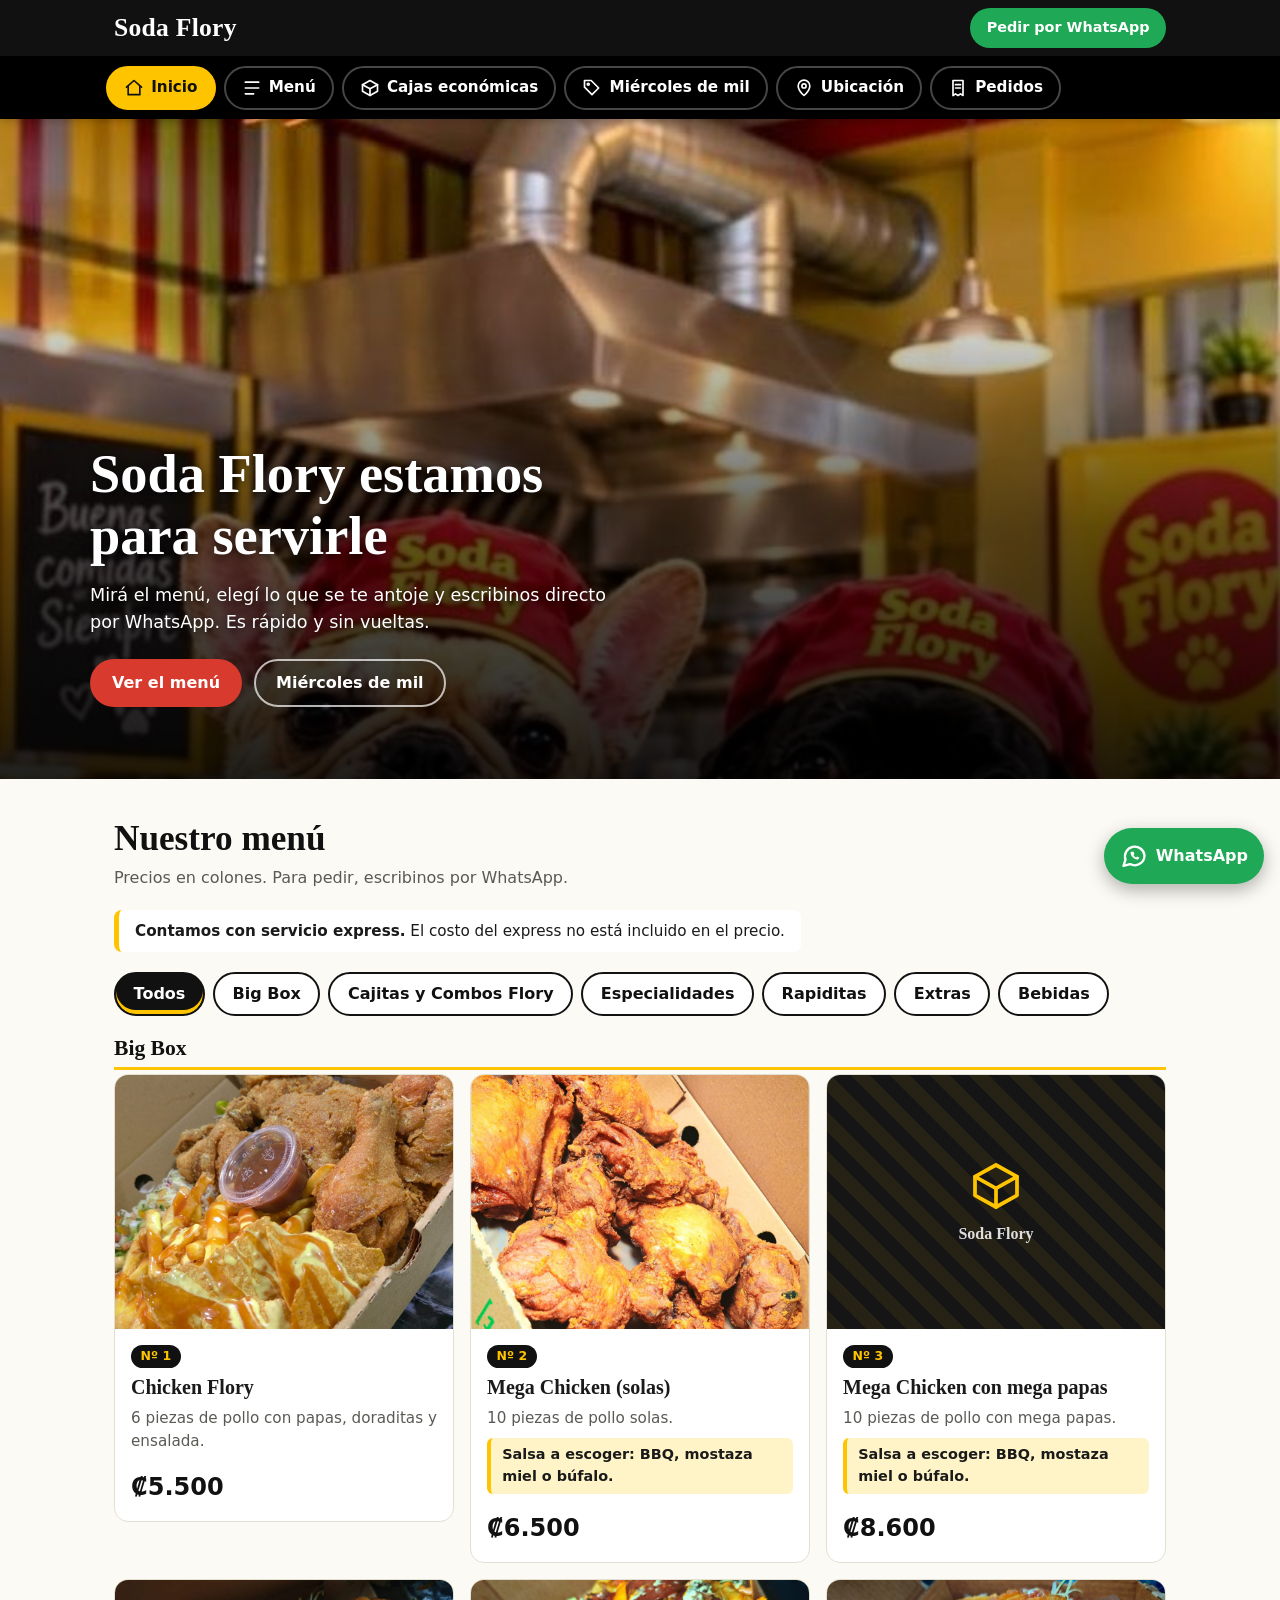
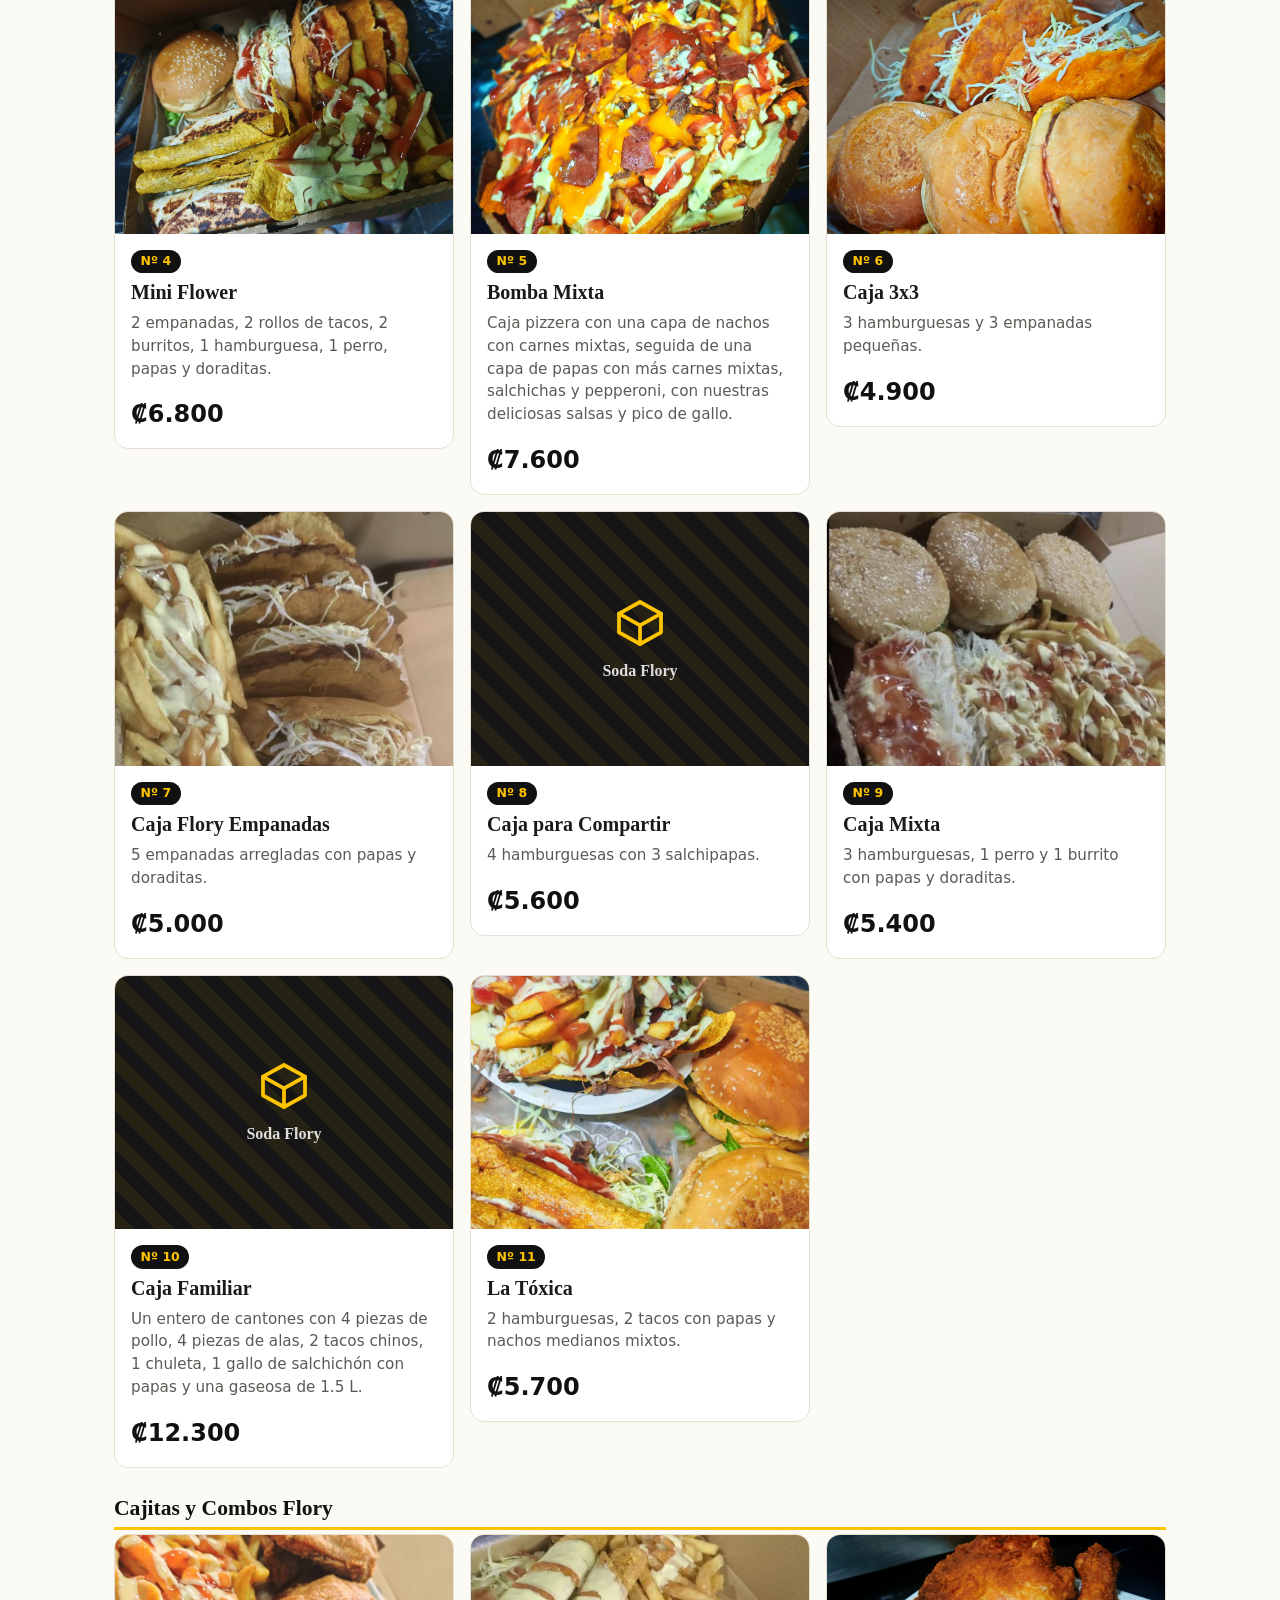
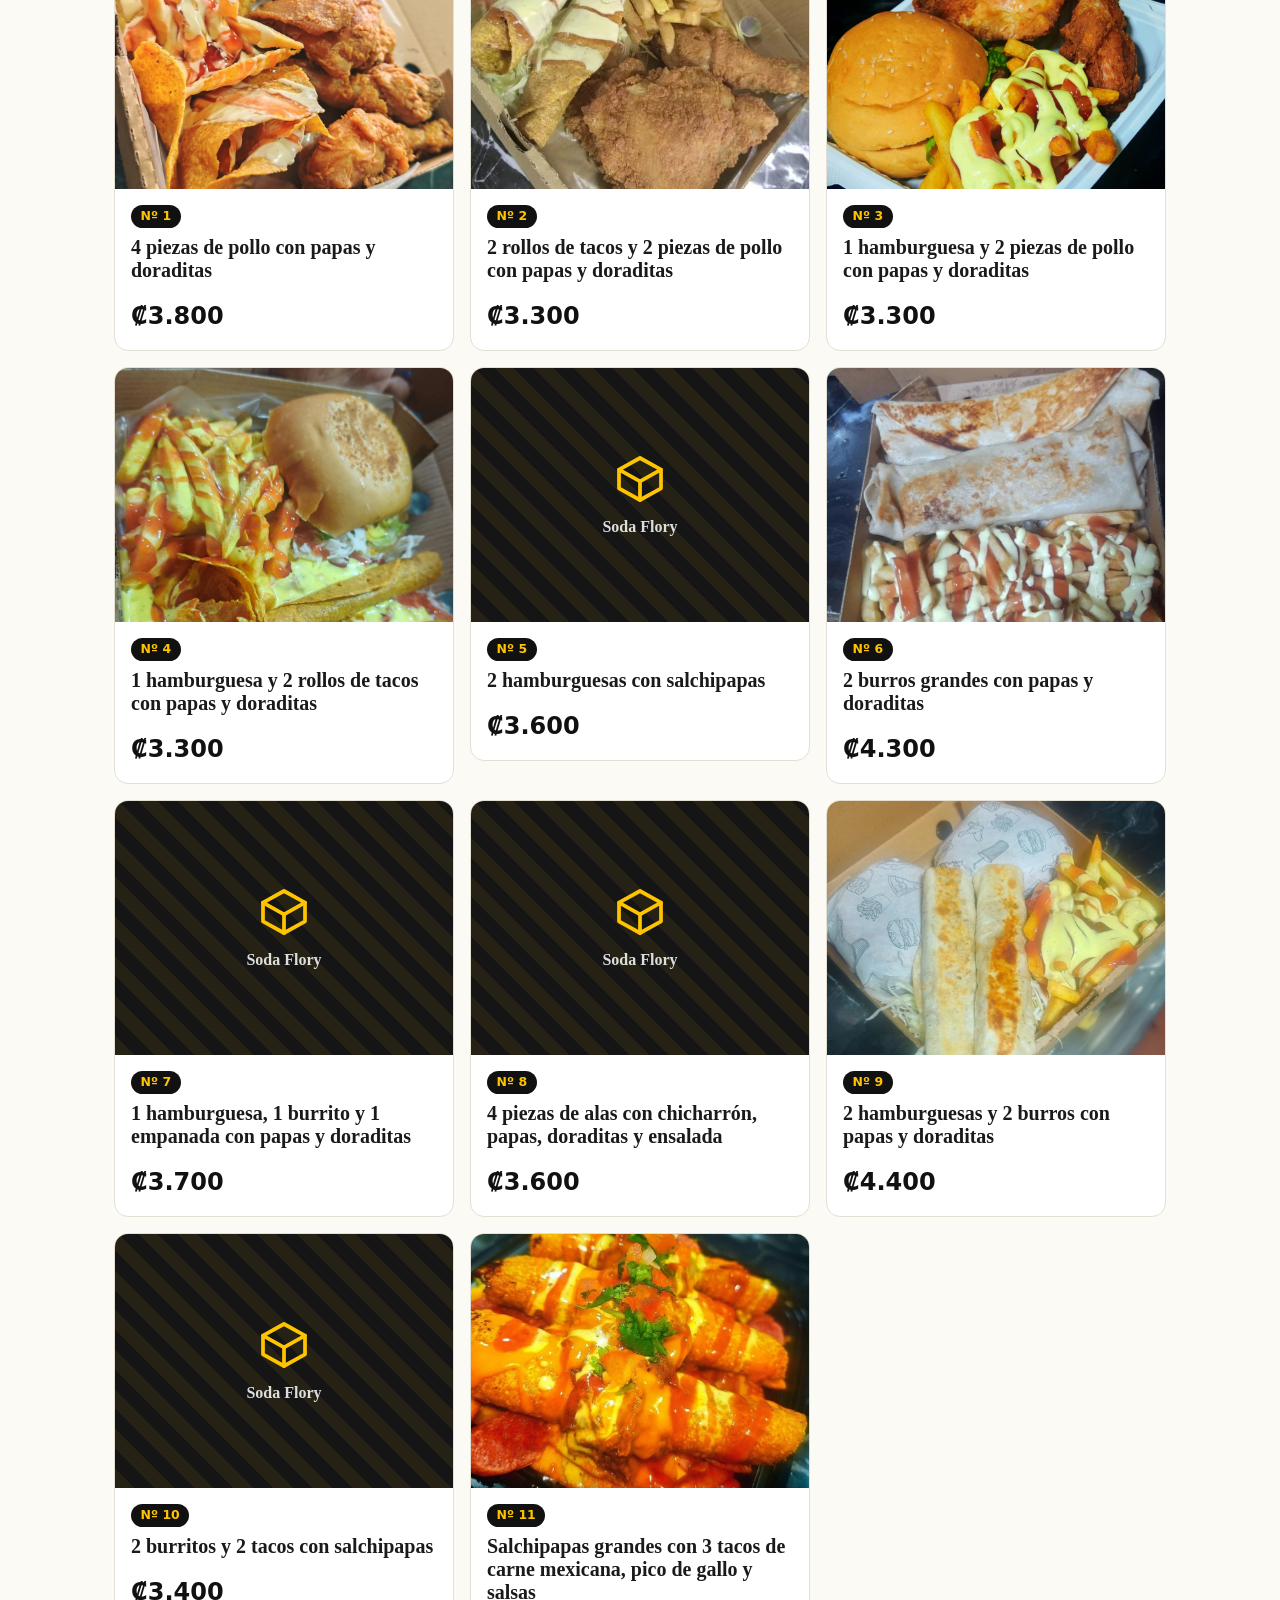
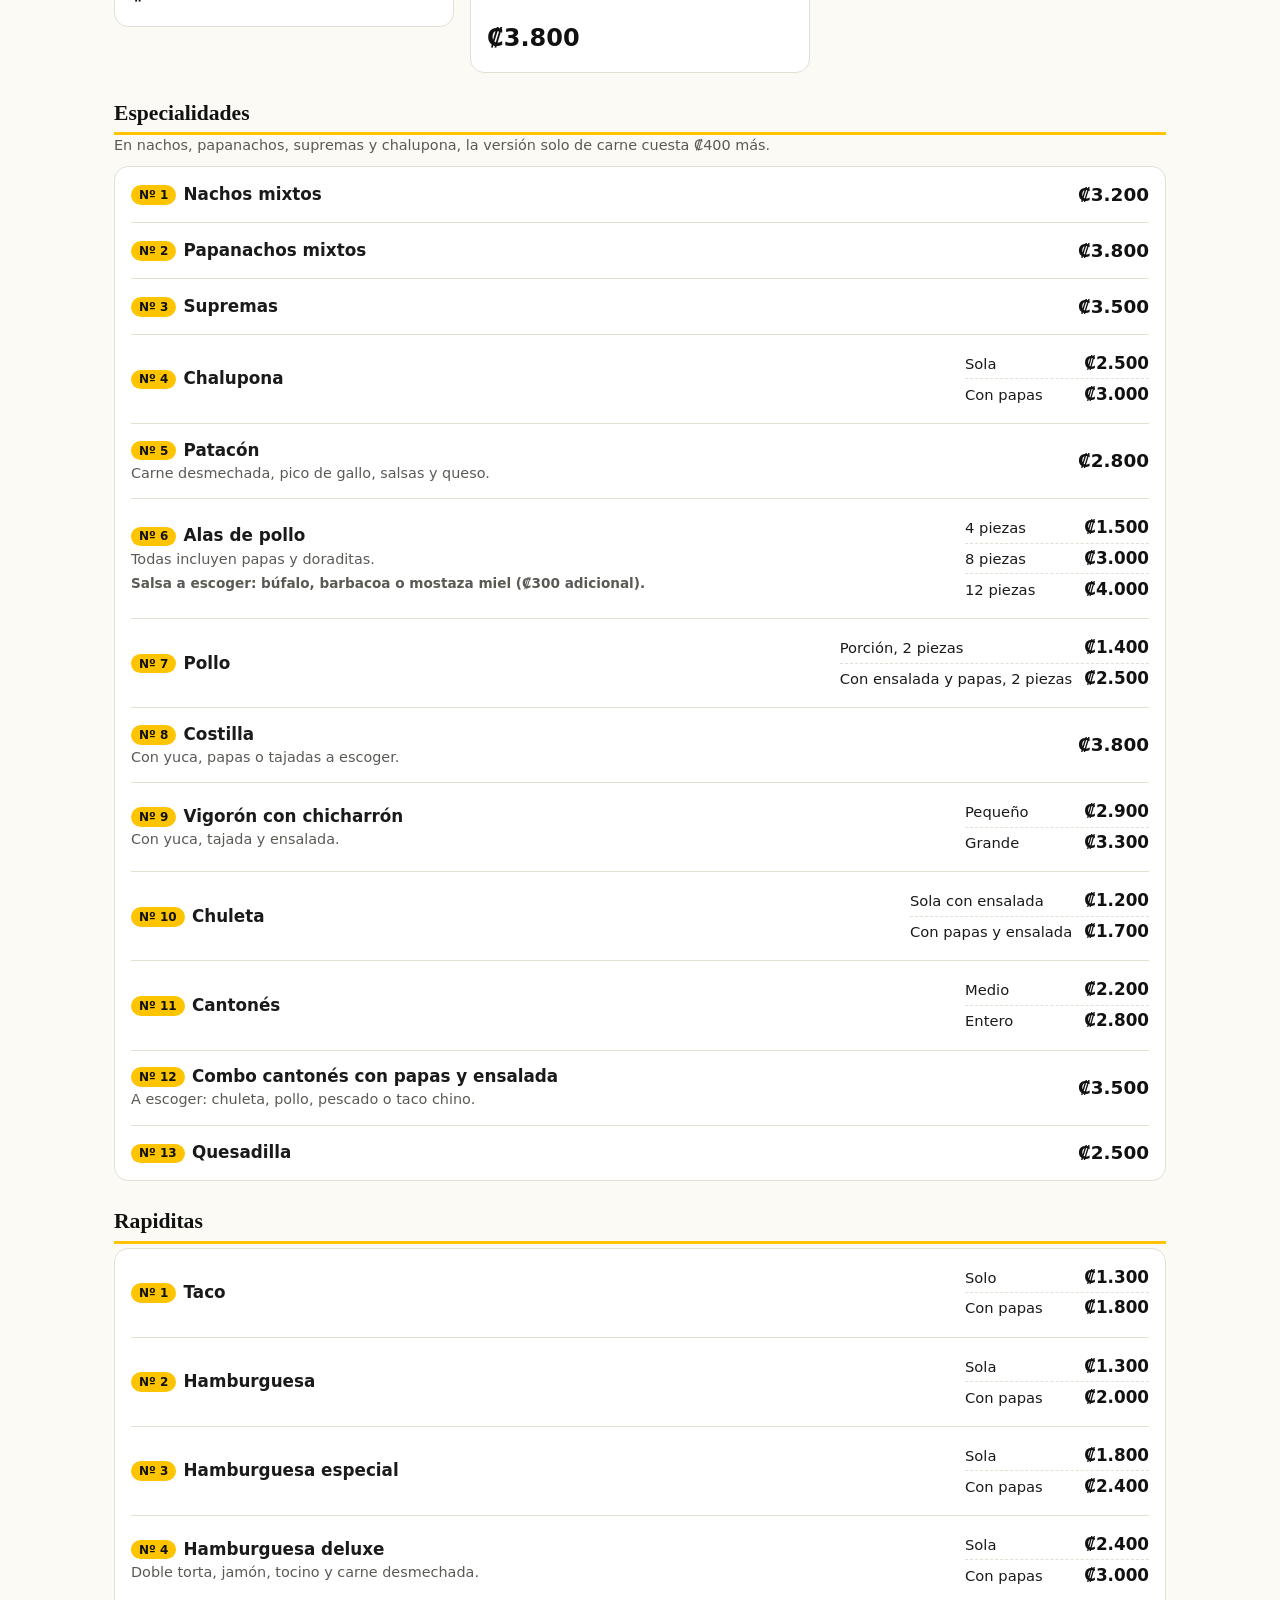
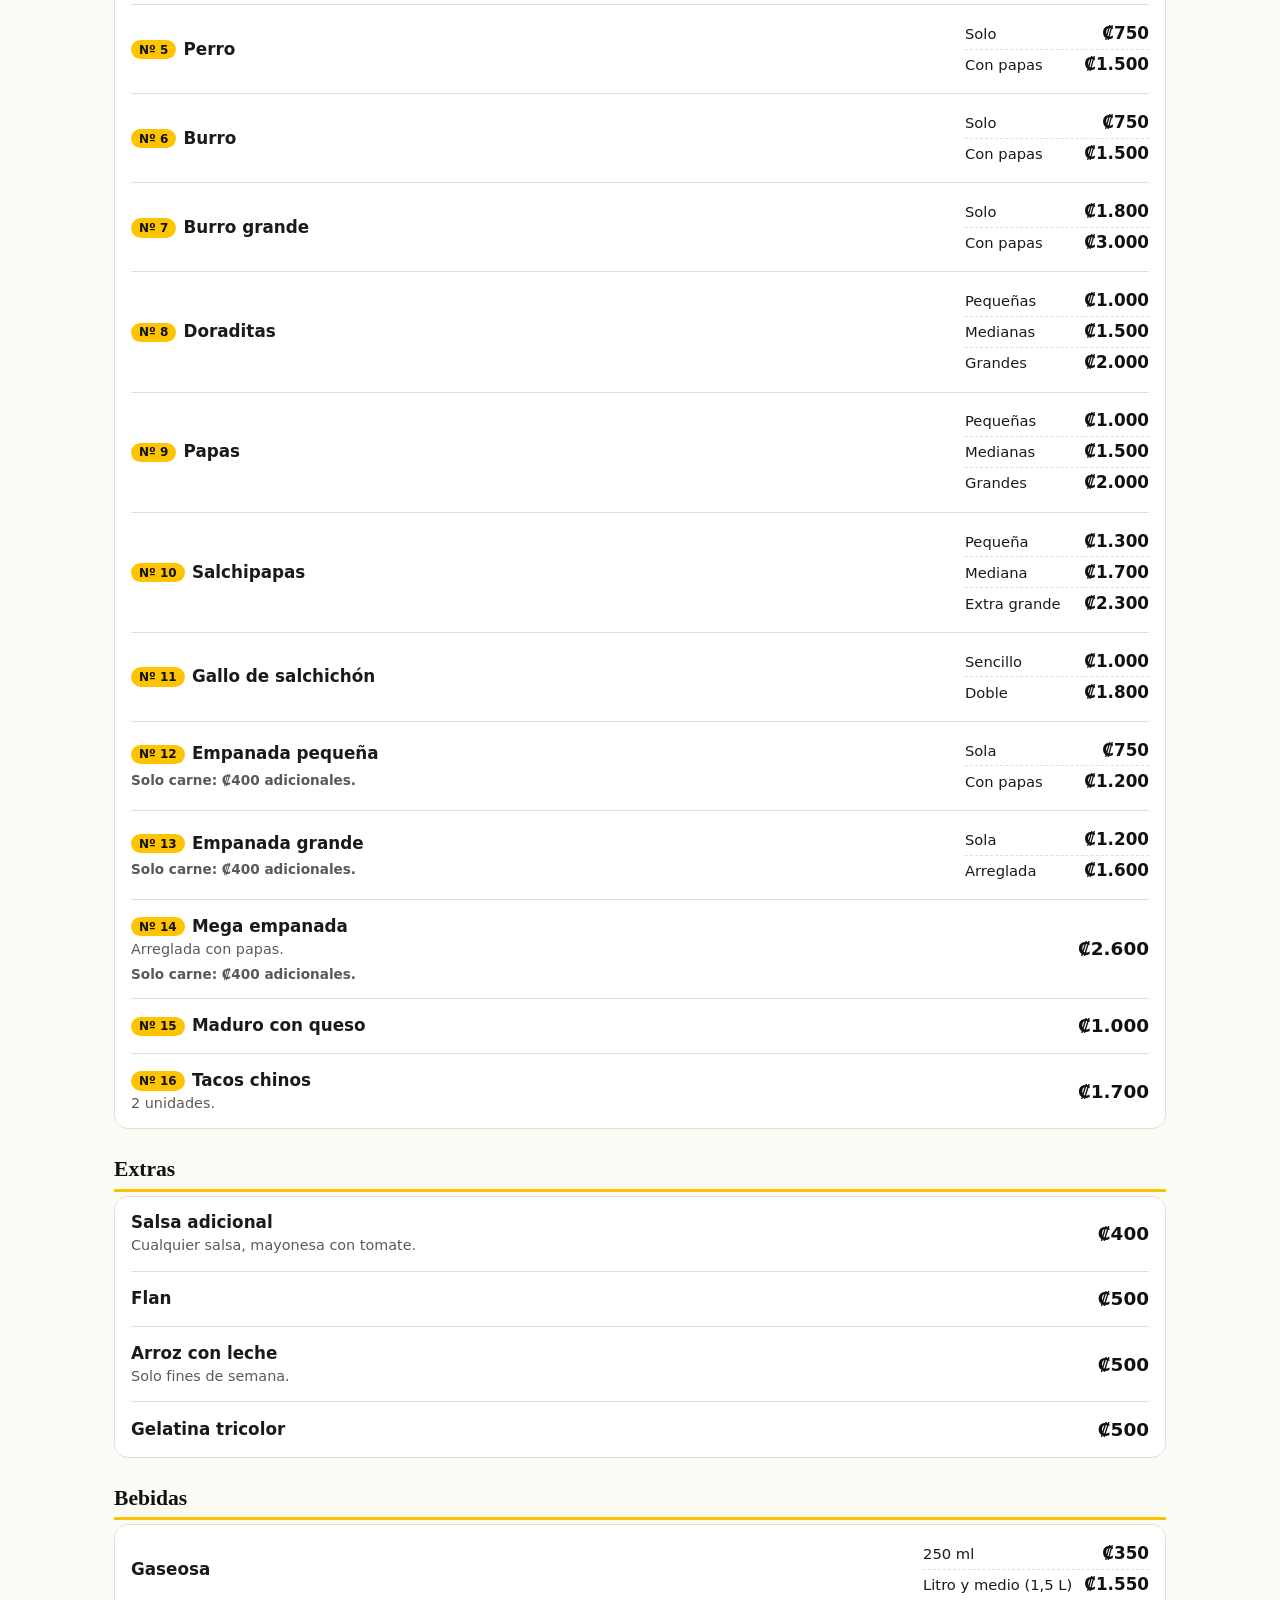
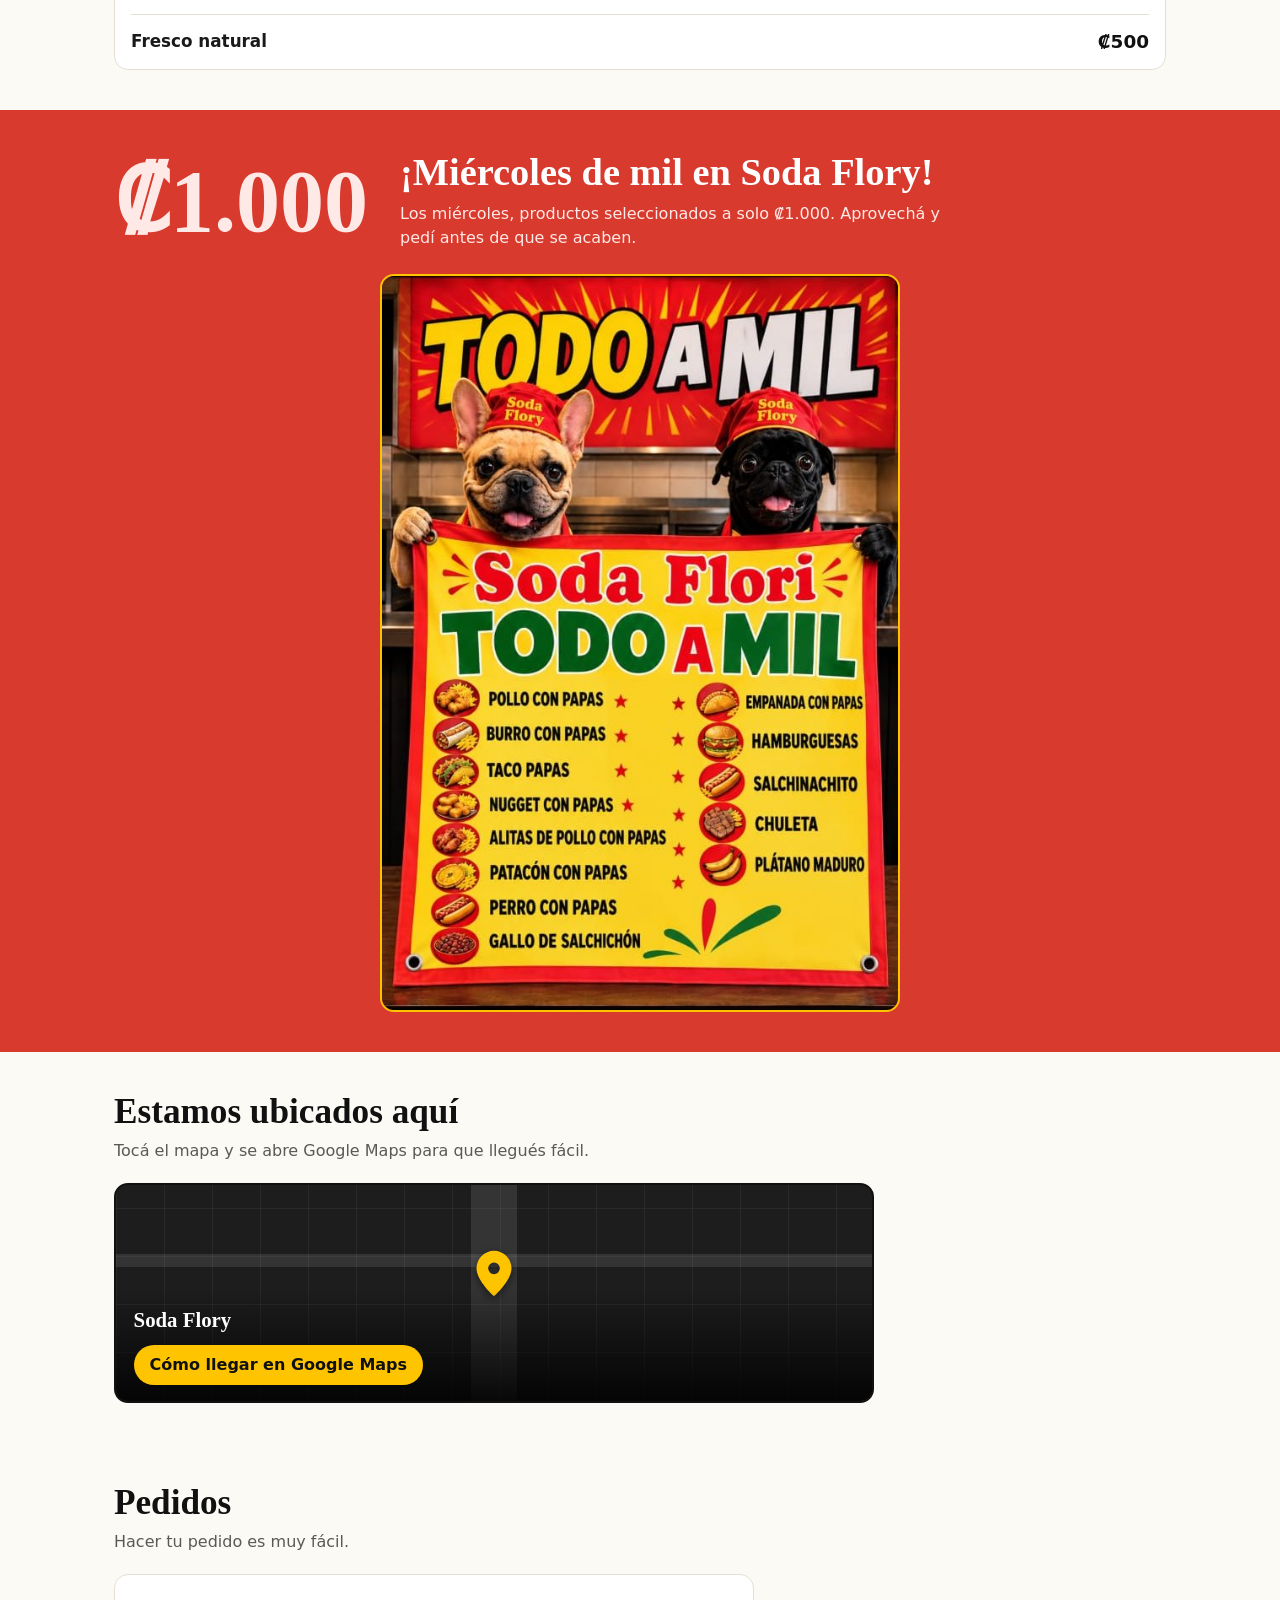
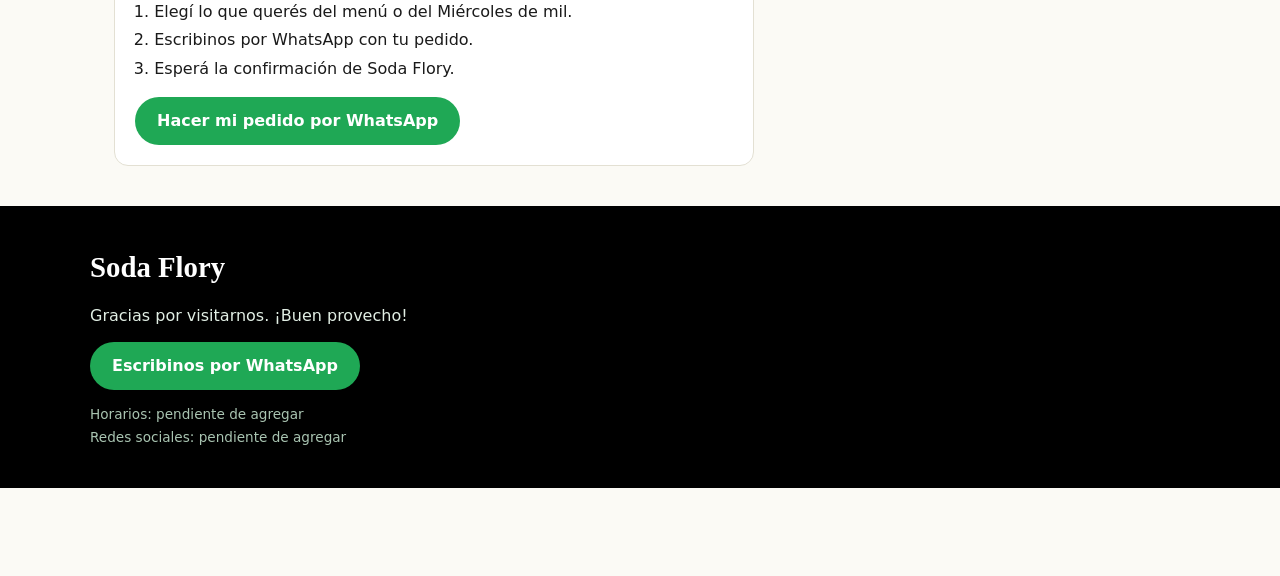
==== commit 3123dc26: "Gaseosas 250 ml ₡350 y 1,5 L ₡1.550; nota de solo carne en cada empanada Co-Authored-By: Claude Sonn" ====
--- a/index.html
+++ b/index.html
@@ -7,7 +7,7 @@
   <meta name="description" content="Menú digital de Soda Flory. Mirá los productos, las cajas Flory y el Miércoles de mil, y hacé tu pedido por WhatsApp.">
   <meta name="theme-color" content="#111111">
   <meta name="referrer" content="strict-origin-when-cross-origin">
-  <link rel="stylesheet" href="style.css?v=8">
+  <link rel="stylesheet" href="style.css?v=9">
 </head>
 <body>
 
@@ -126,6 +126,6 @@
     <span>WhatsApp</span>
   </a>
 
-  <script src="script.js?v=8"></script>
+  <script src="script.js?v=9"></script>
 </body>
 </html>
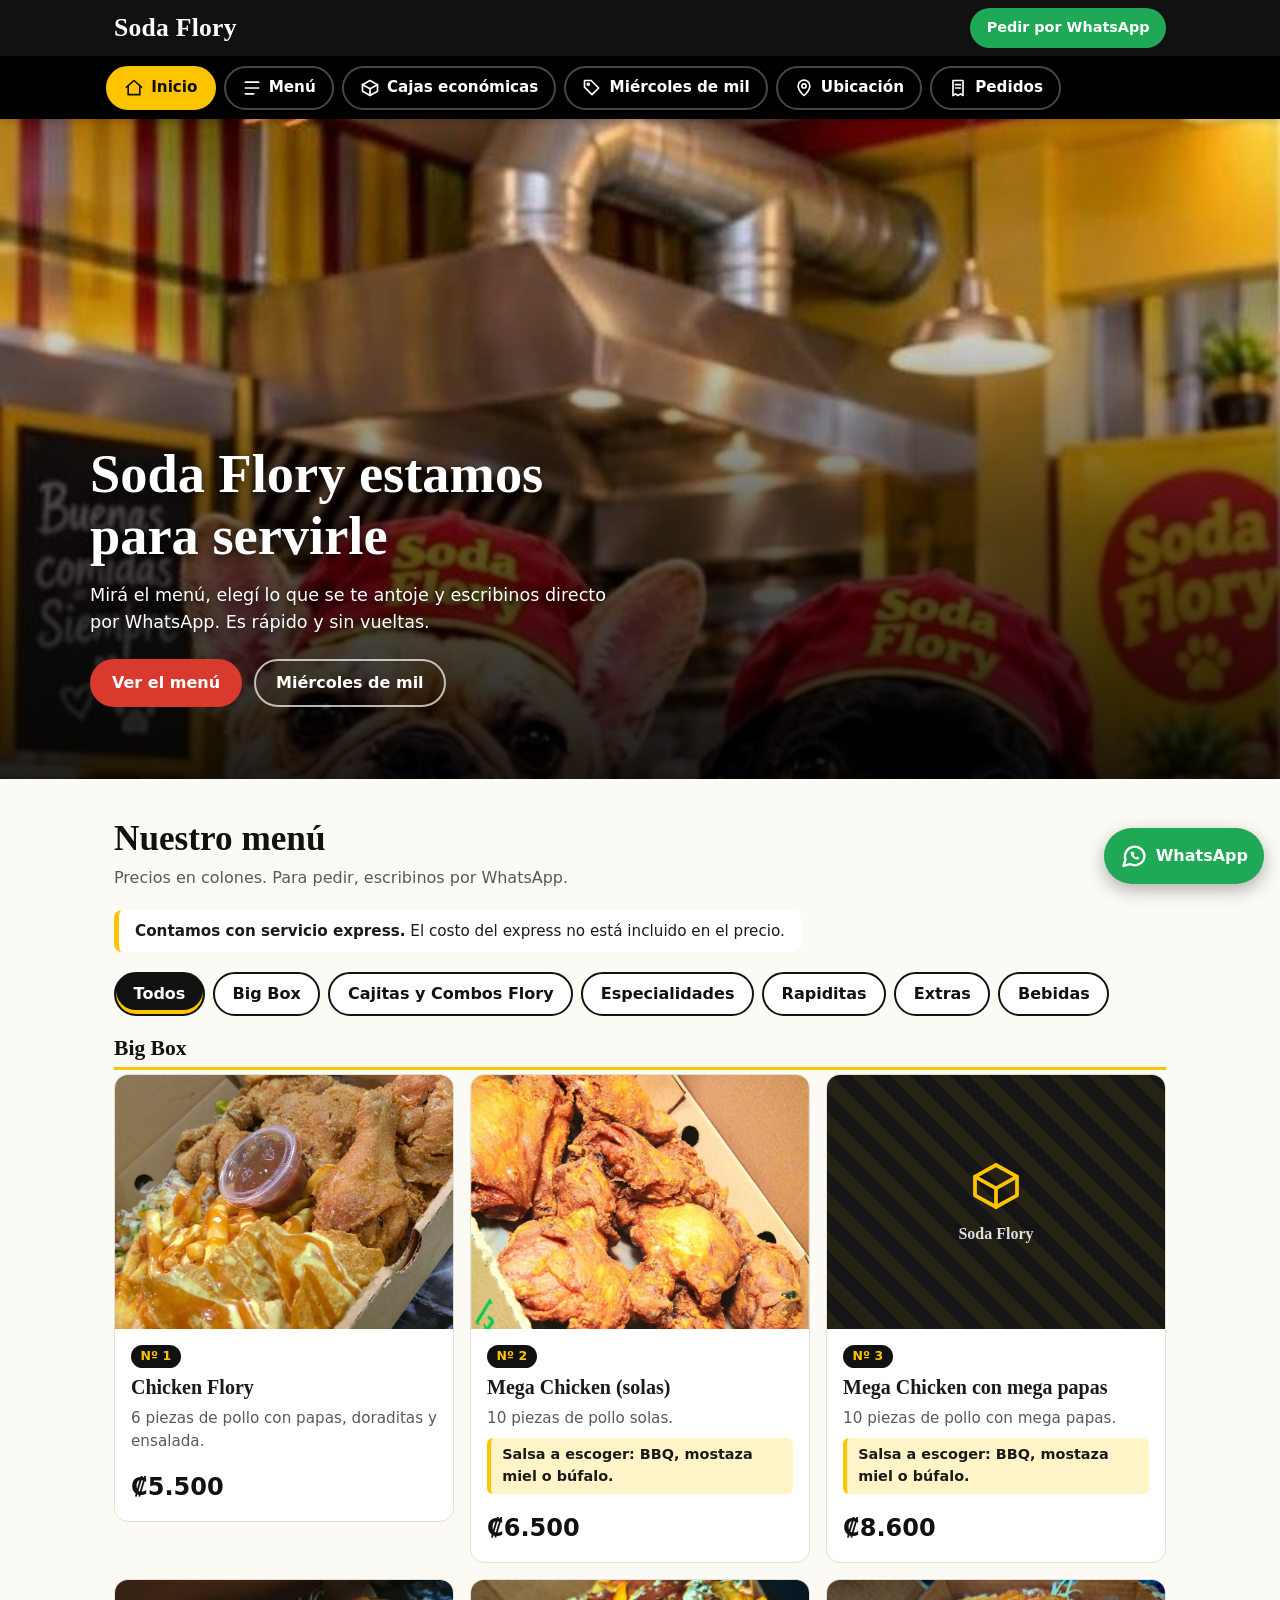
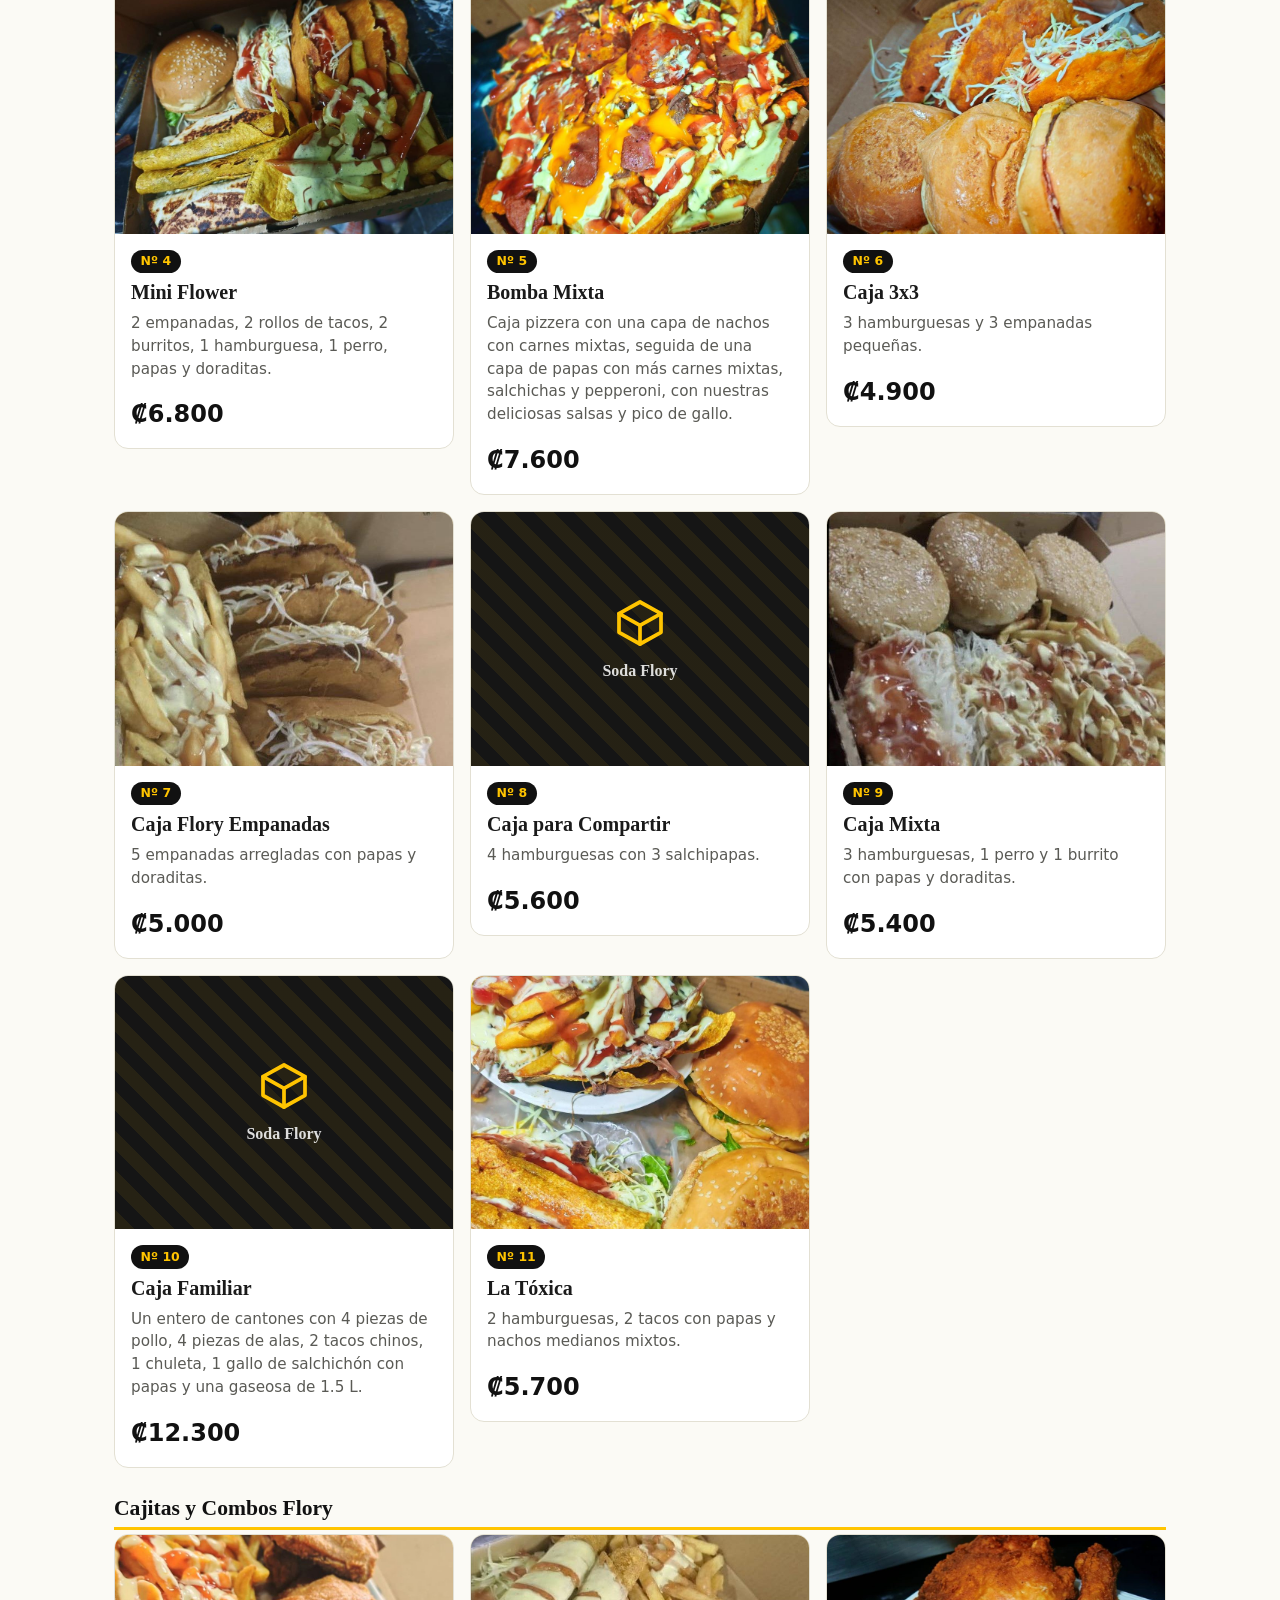
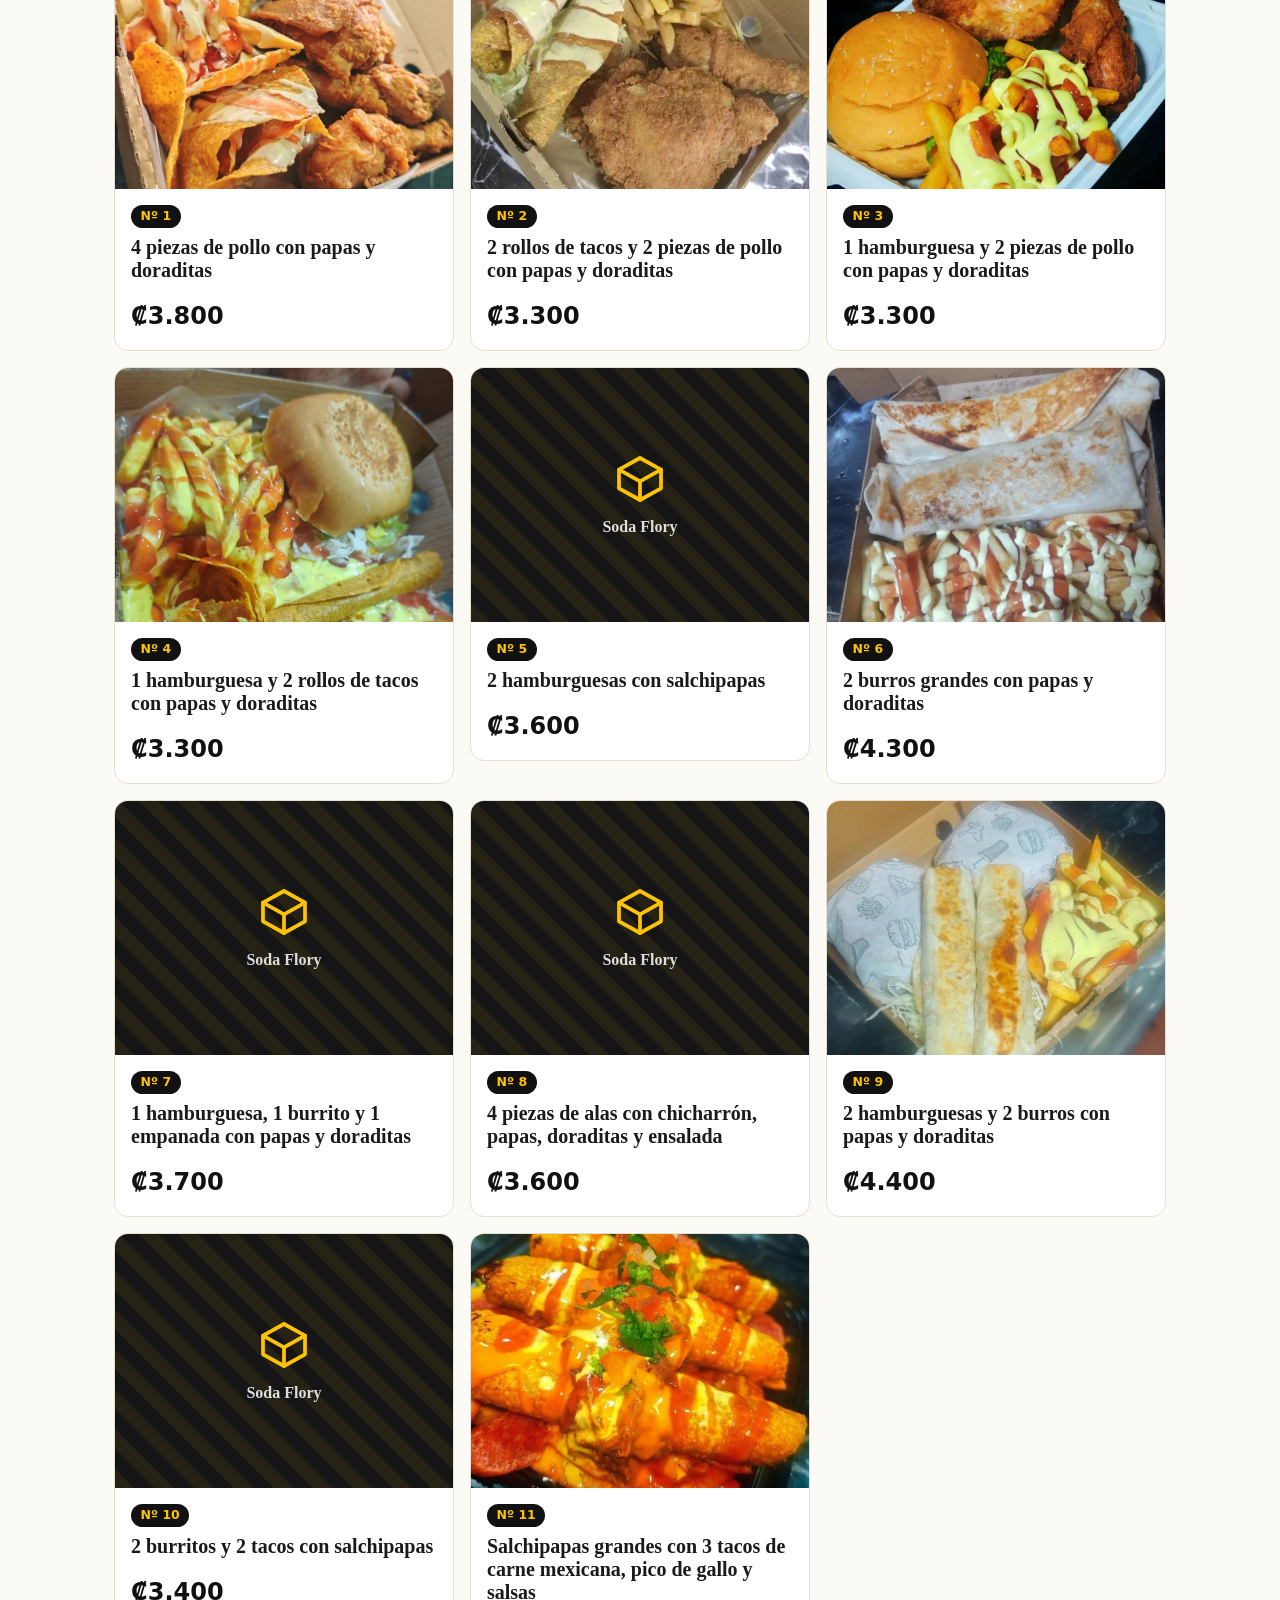
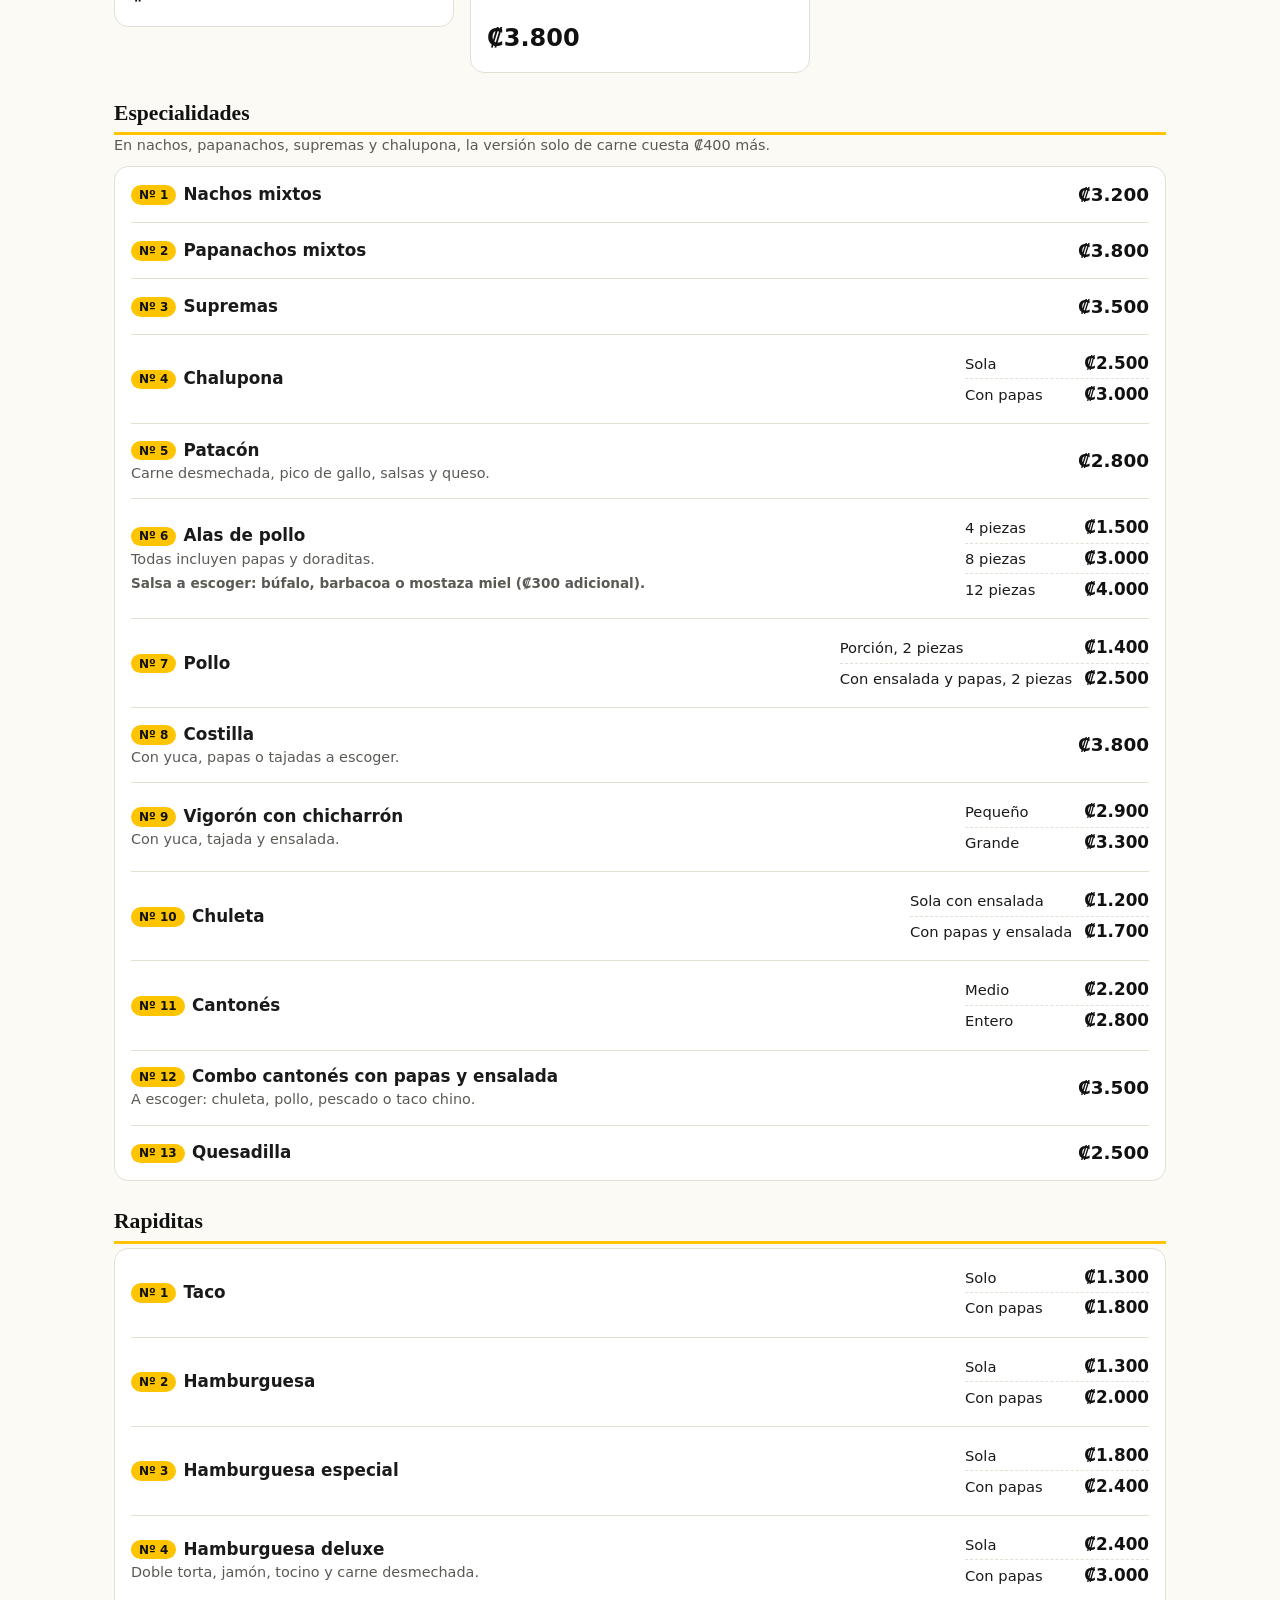
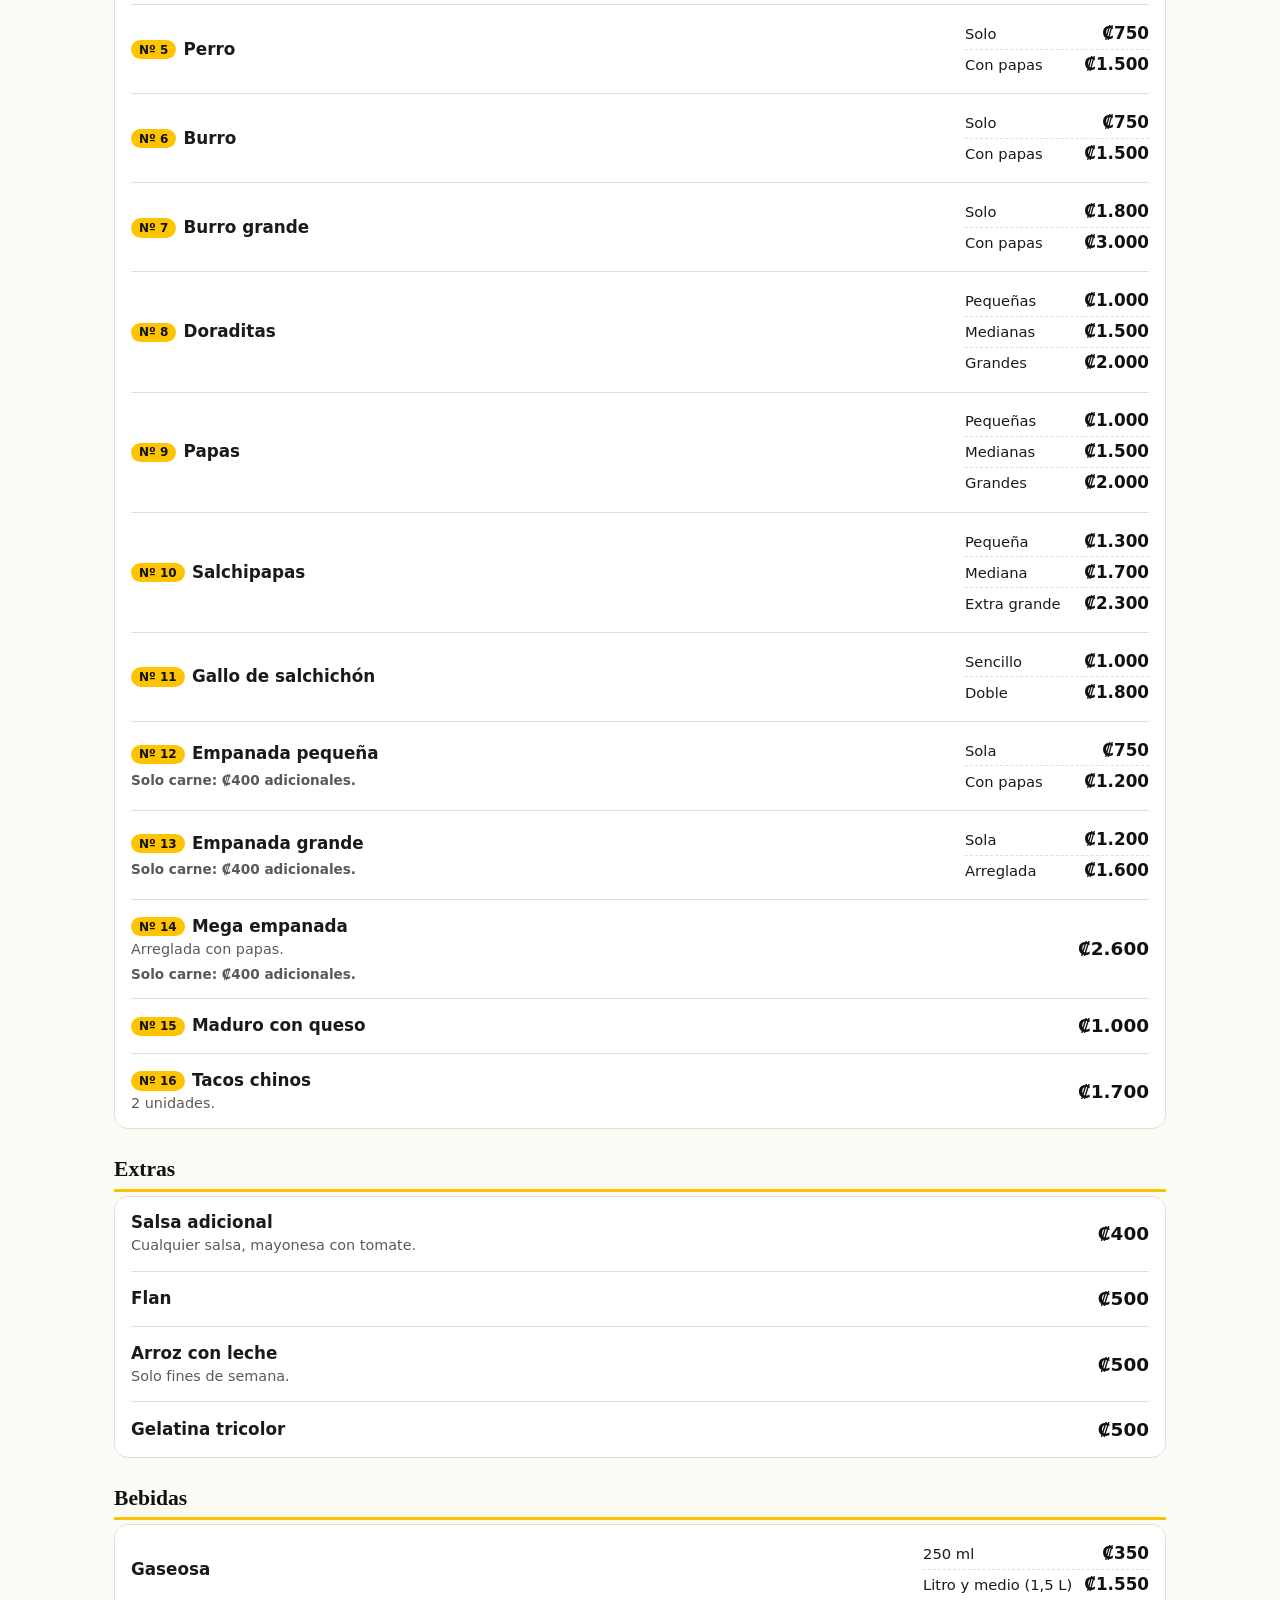
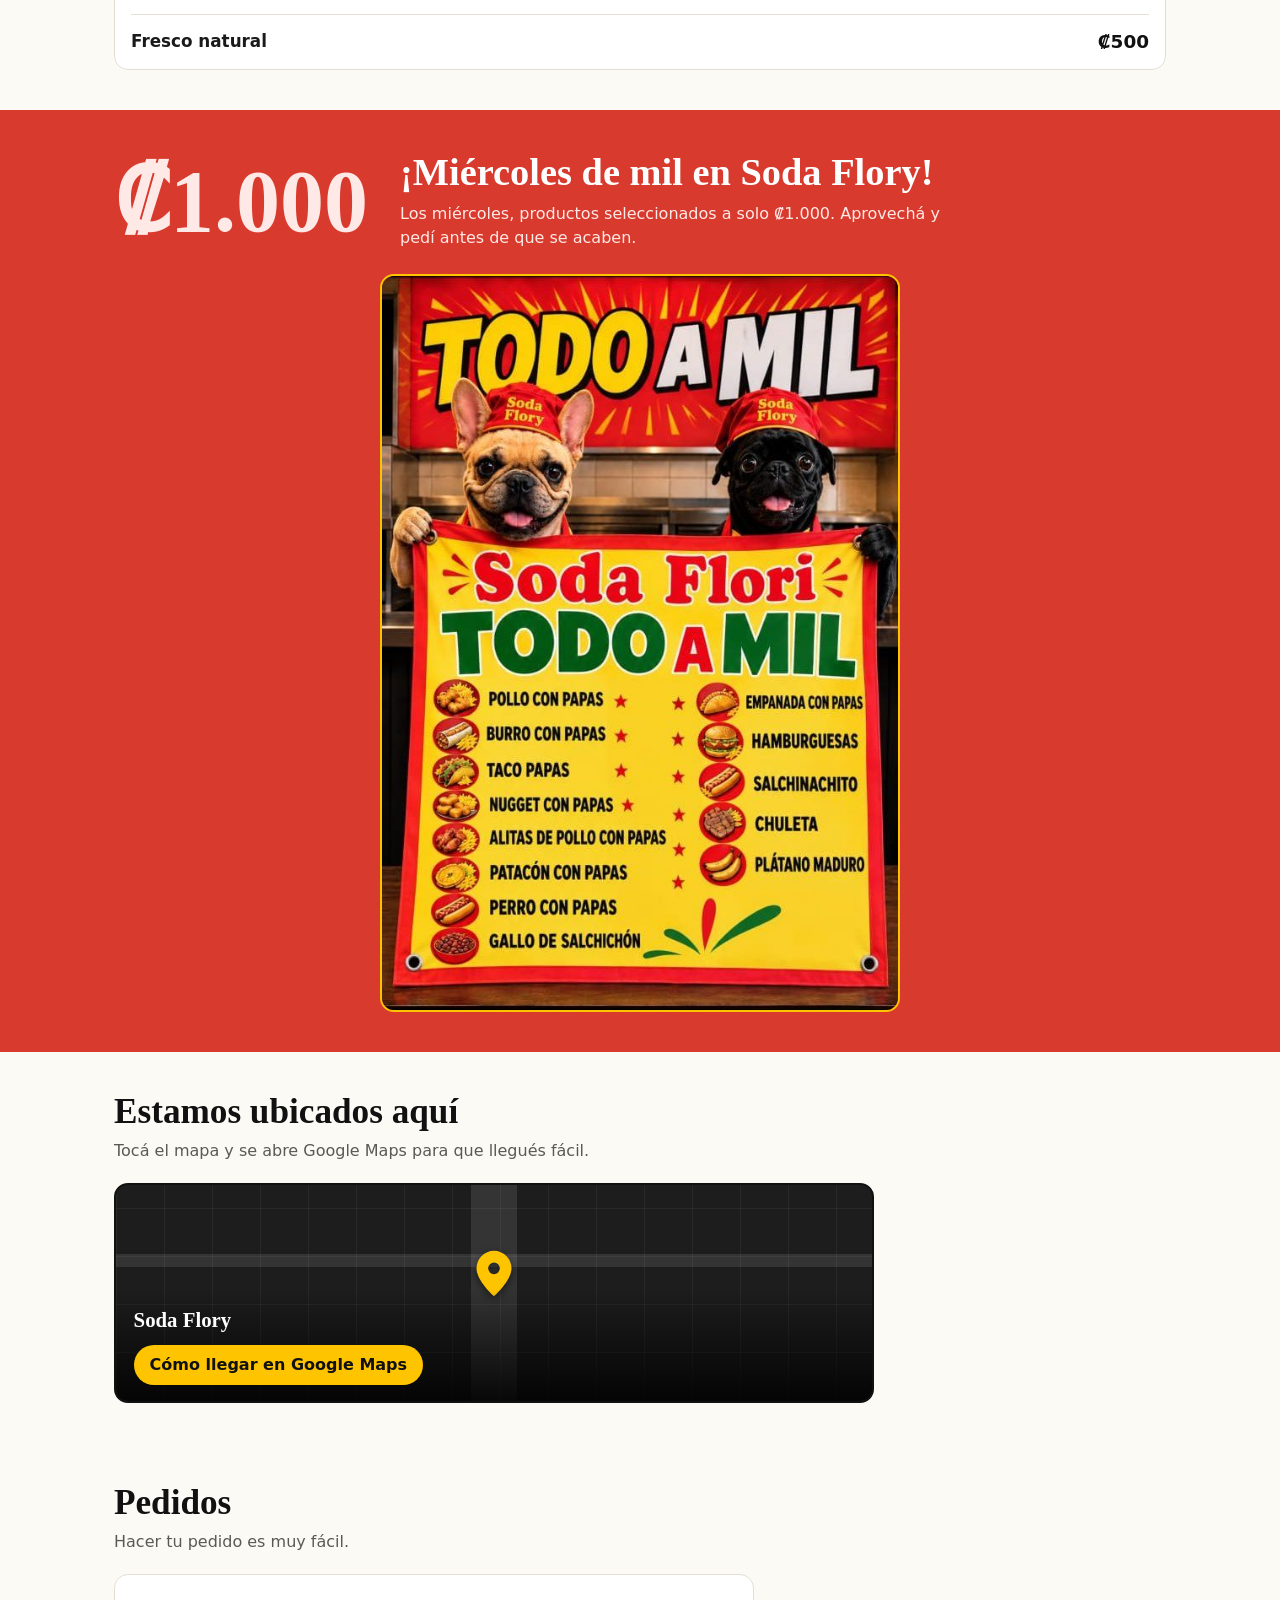
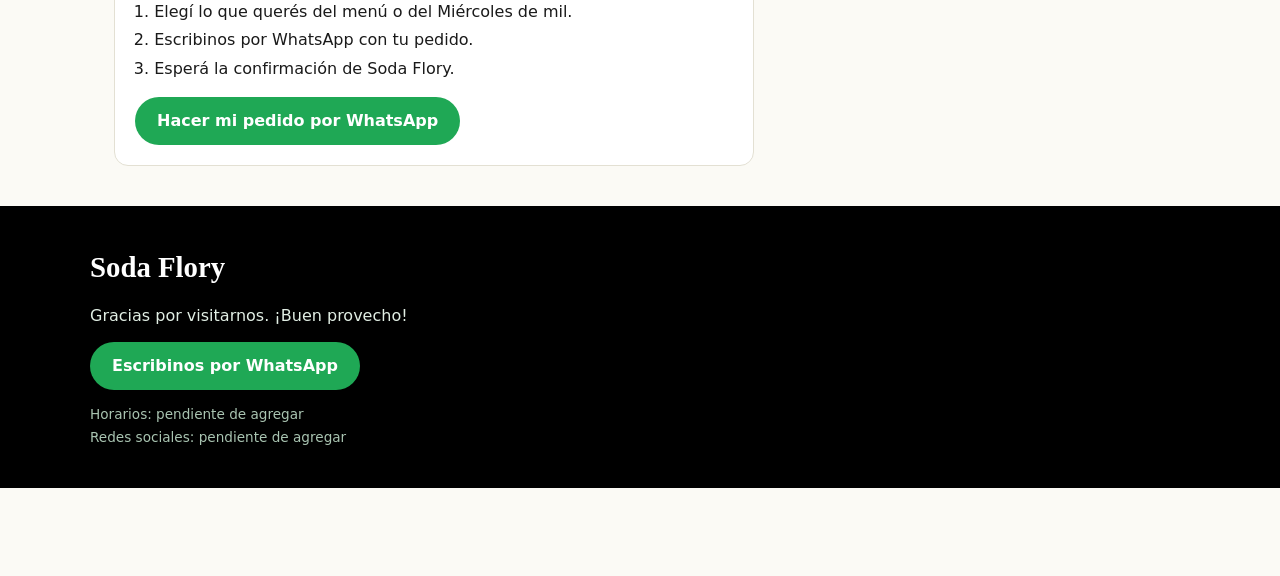
==== commit 0f450404: "Velocidad: fotos más livianas (4:3, 900 px), script con defer, enlaces de WhatsApp directos en el HT" ====
--- a/index.html
+++ b/index.html
@@ -7,7 +7,8 @@
   <meta name="description" content="Menú digital de Soda Flory. Mirá los productos, las cajas Flory y el Miércoles de mil, y hacé tu pedido por WhatsApp.">
   <meta name="theme-color" content="#111111">
   <meta name="referrer" content="strict-origin-when-cross-origin">
-  <link rel="stylesheet" href="style.css?v=9">
+  <link rel="stylesheet" href="style.css?v=10">
+  <script src="script.js?v=10" defer></script>
 </head>
 <body>
 
@@ -17,7 +18,7 @@
         <!-- Espacio para el logotipo real: ver INSTRUCCIONES_IMAGENES.txt -->
         <span class="brand-name">Soda Flory</span>
       </a>
-      <a class="btn btn-whatsapp btn-small" id="header-whatsapp" href="#" target="_blank" rel="noopener">Pedir por WhatsApp</a>
+      <a class="btn btn-whatsapp btn-small" id="header-whatsapp" href="https://wa.me/50689344447?text=Hola%2C%20Soda%20Flory.%20Quisiera%20hacer%20un%20pedido." target="_blank" rel="noopener noreferrer">Pedir por WhatsApp</a>
     </div>
     <nav class="main-nav" aria-label="Secciones de la página">
       <ul>
@@ -100,7 +101,7 @@
           <li>Escribinos por WhatsApp con tu pedido.</li>
           <li>Esperá la confirmación de Soda Flory.</li>
         </ol>
-        <a class="btn btn-whatsapp" id="pedidos-whatsapp" href="#" target="_blank" rel="noopener">Hacer mi pedido por WhatsApp</a>
+        <a class="btn btn-whatsapp" id="pedidos-whatsapp" href="https://wa.me/50689344447?text=Hola%2C%20Soda%20Flory.%20Quisiera%20hacer%20un%20pedido." target="_blank" rel="noopener noreferrer">Hacer mi pedido por WhatsApp</a>
       </div>
     </section>
   </main>
@@ -109,7 +110,7 @@
     <div class="footer-inner">
       <p class="footer-name">Soda Flory</p>
       <p>Gracias por visitarnos. ¡Buen provecho!</p>
-      <a class="btn btn-whatsapp" id="footer-whatsapp" href="#" target="_blank" rel="noopener">Escribinos por WhatsApp</a>
+      <a class="btn btn-whatsapp" id="footer-whatsapp" href="https://wa.me/50689344447?text=Hola%2C%20Soda%20Flory.%20Quisiera%20hacer%20un%20pedido." target="_blank" rel="noopener noreferrer">Escribinos por WhatsApp</a>
       <!-- Espacio reservado: horarios y redes sociales oficiales (agregar cuando estén confirmados) -->
       <div class="footer-pending">
         <p>Horarios: pendiente de agregar</p>
@@ -118,7 +119,7 @@
     </div>
   </footer>
 
-  <a class="floating-whatsapp" id="floating-whatsapp" href="#" target="_blank" rel="noopener" aria-label="Escribir a Soda Flory por WhatsApp">
+  <a class="floating-whatsapp" id="floating-whatsapp" href="https://wa.me/50689344447?text=Hola%2C%20Soda%20Flory.%20Quisiera%20hacer%20un%20pedido." target="_blank" rel="noopener noreferrer" aria-label="Escribir a Soda Flory por WhatsApp">
     <svg viewBox="0 0 24 24" fill="none" stroke="currentColor" stroke-width="2" stroke-linecap="round" stroke-linejoin="round" aria-hidden="true">
       <path d="M21 11.5a8.4 8.4 0 0 1-12.4 7.4L3 20.5l1.7-5.4A8.4 8.4 0 1 1 21 11.5z"/>
       <path d="M9 8.5c0 3.5 3 6.5 6.5 6.5l1.2-1.6-2-1-1 .8c-.9-.4-1.7-1.2-2.1-2.1l.8-1-1-2L9 8.5z" fill="currentColor" stroke="none"/>
@@ -126,6 +127,5 @@
     <span>WhatsApp</span>
   </a>
 
-  <script src="script.js?v=9"></script>
 </body>
 </html>
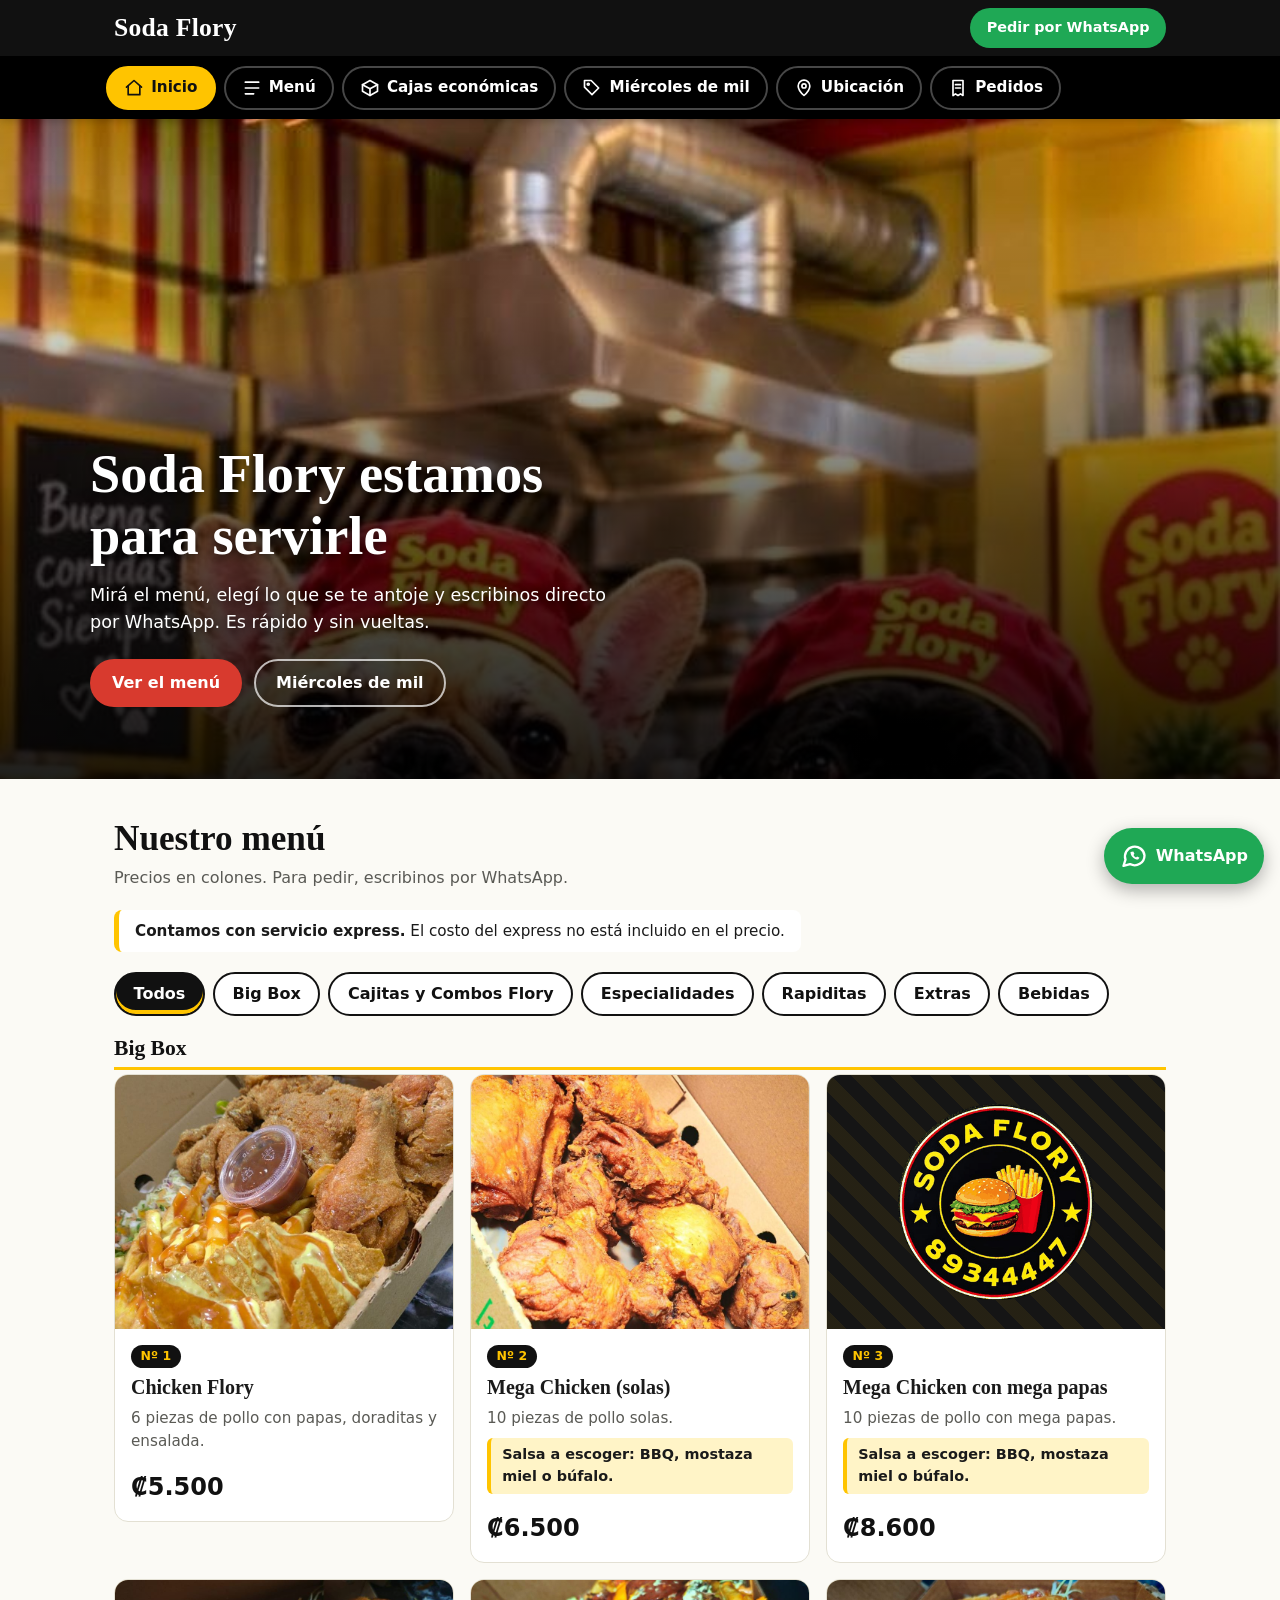
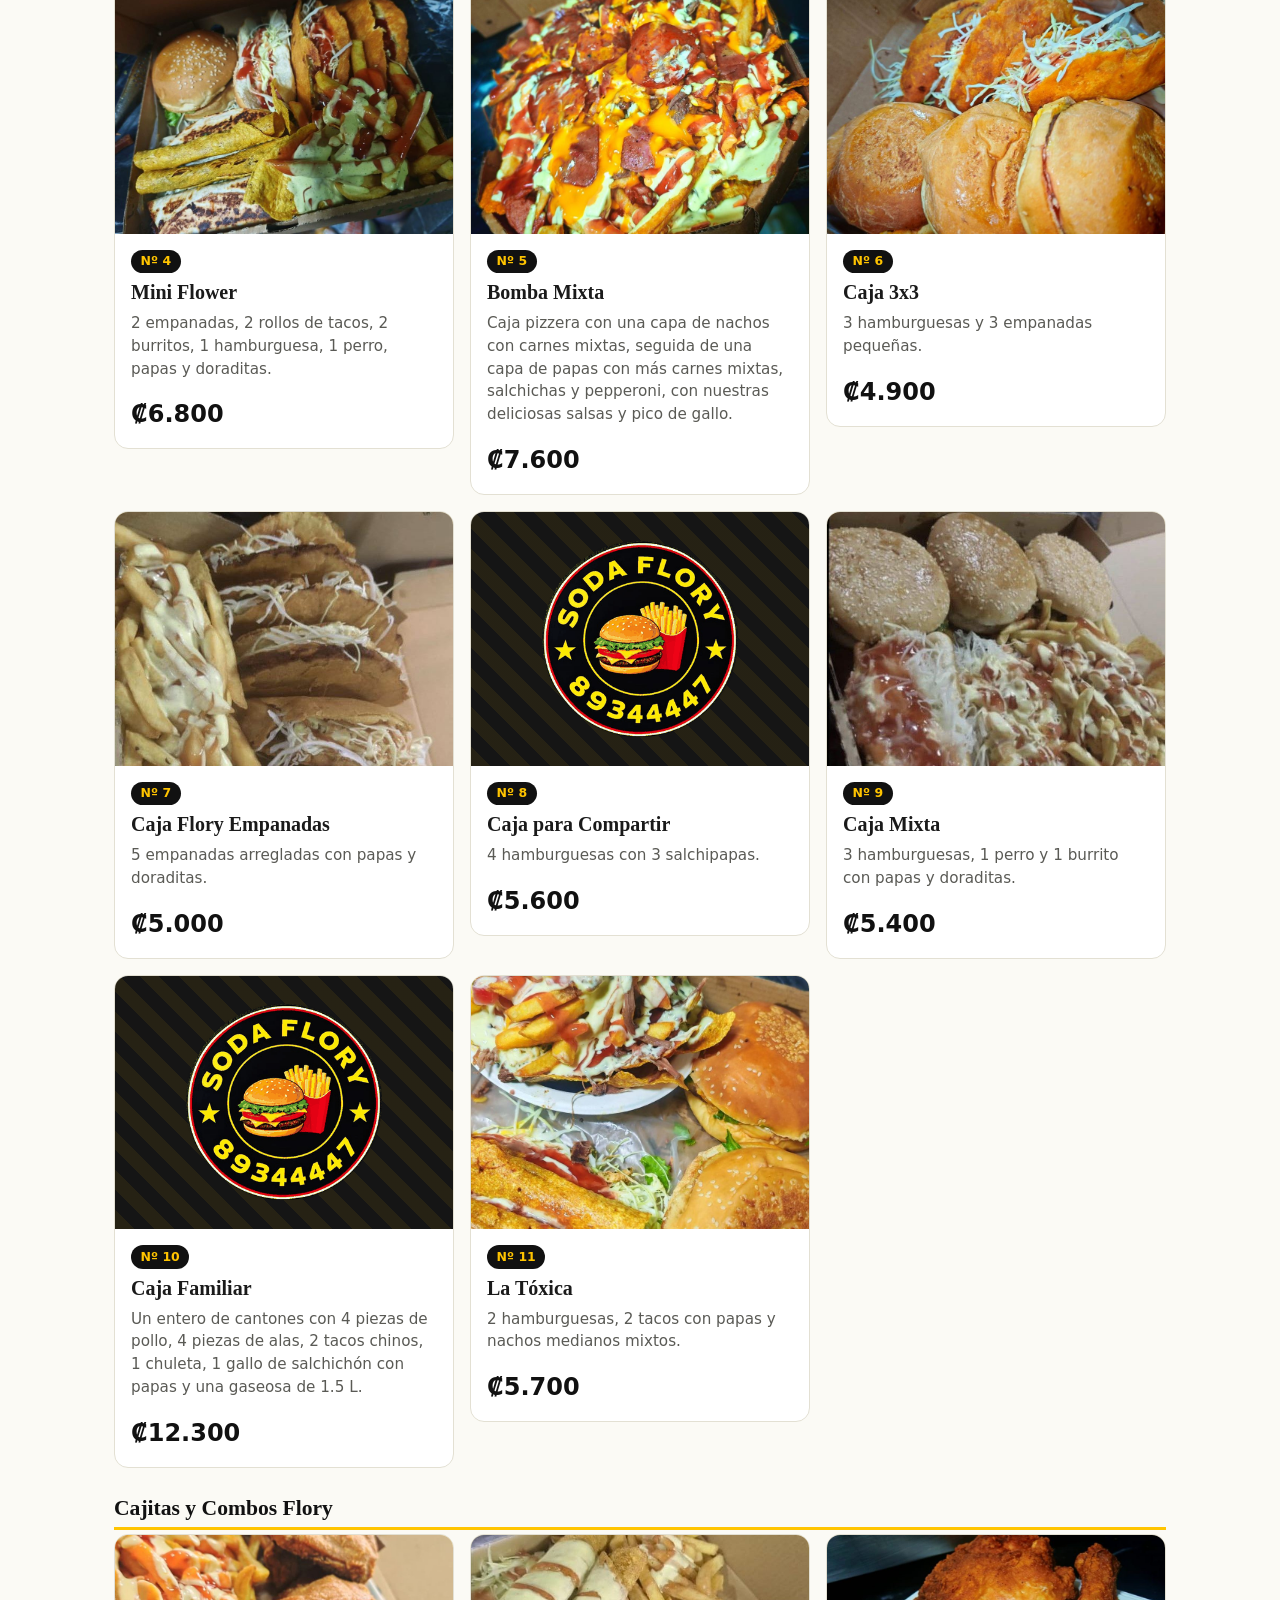
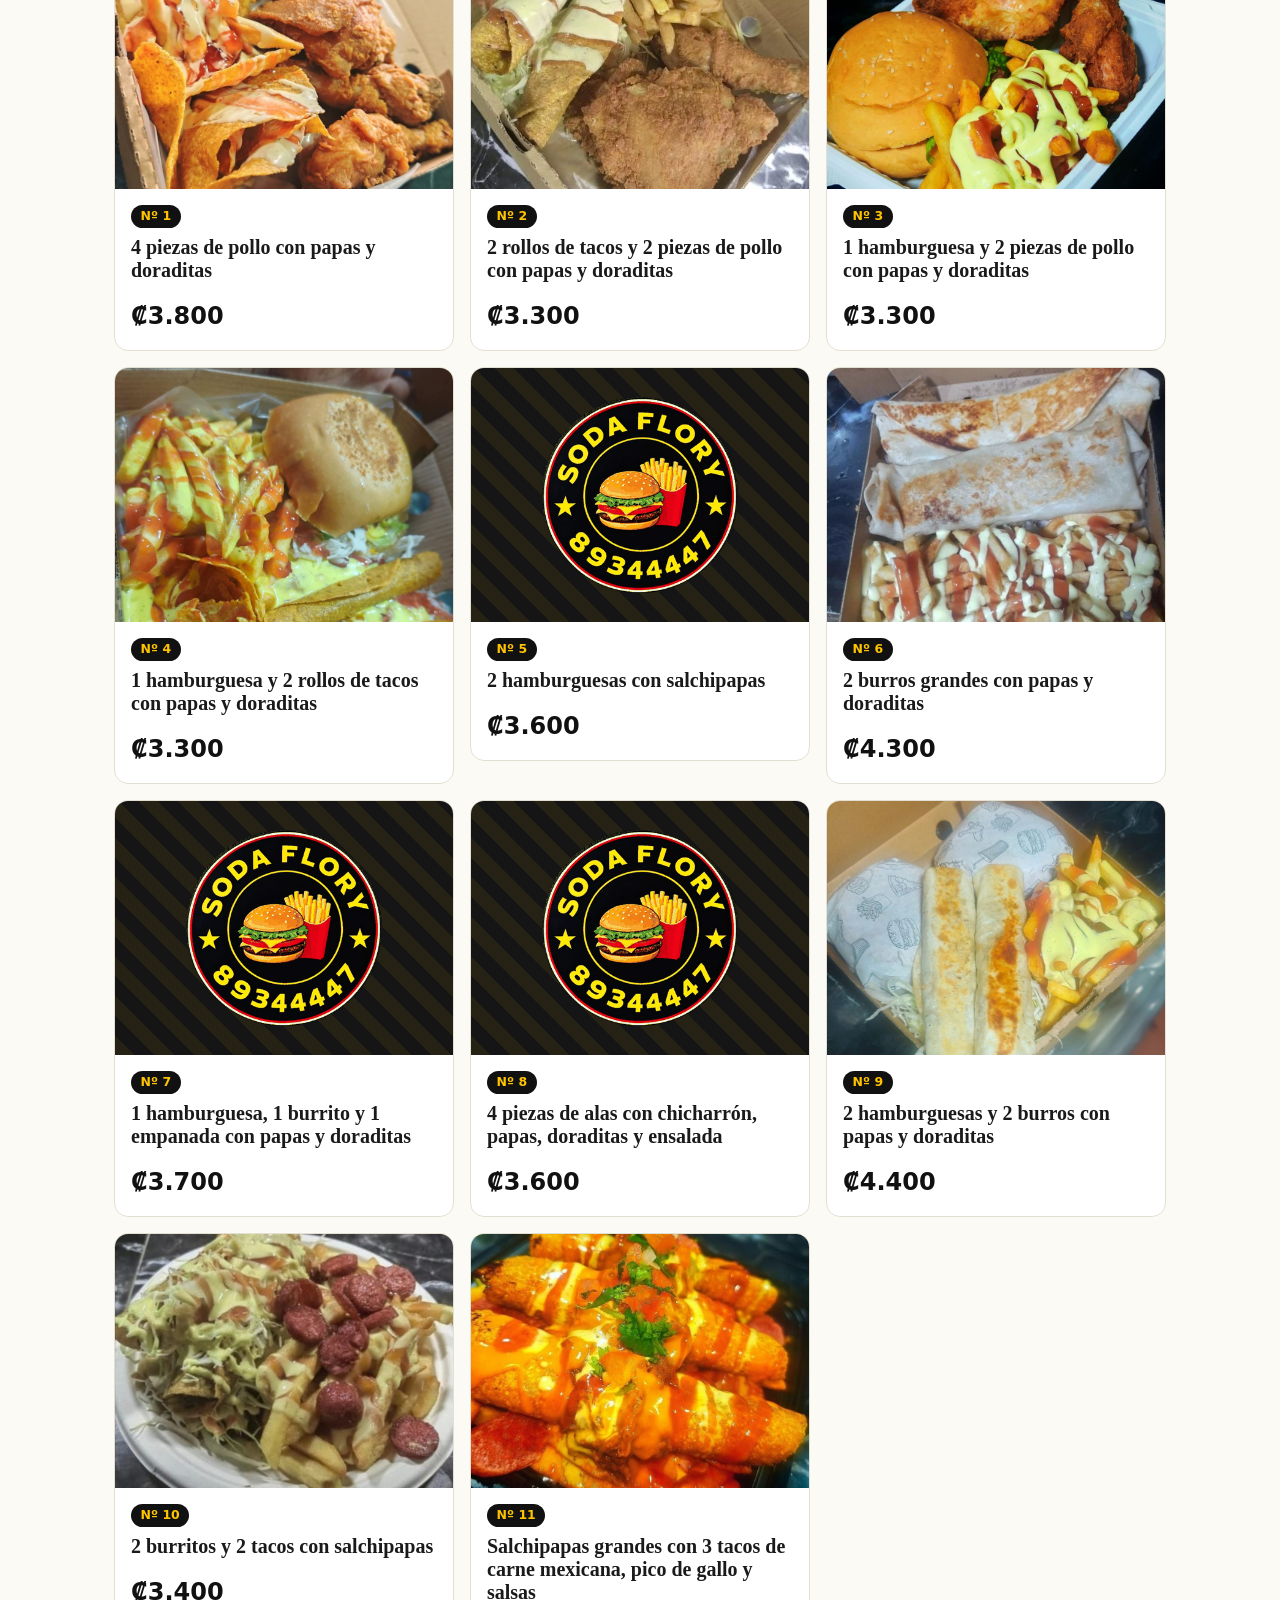
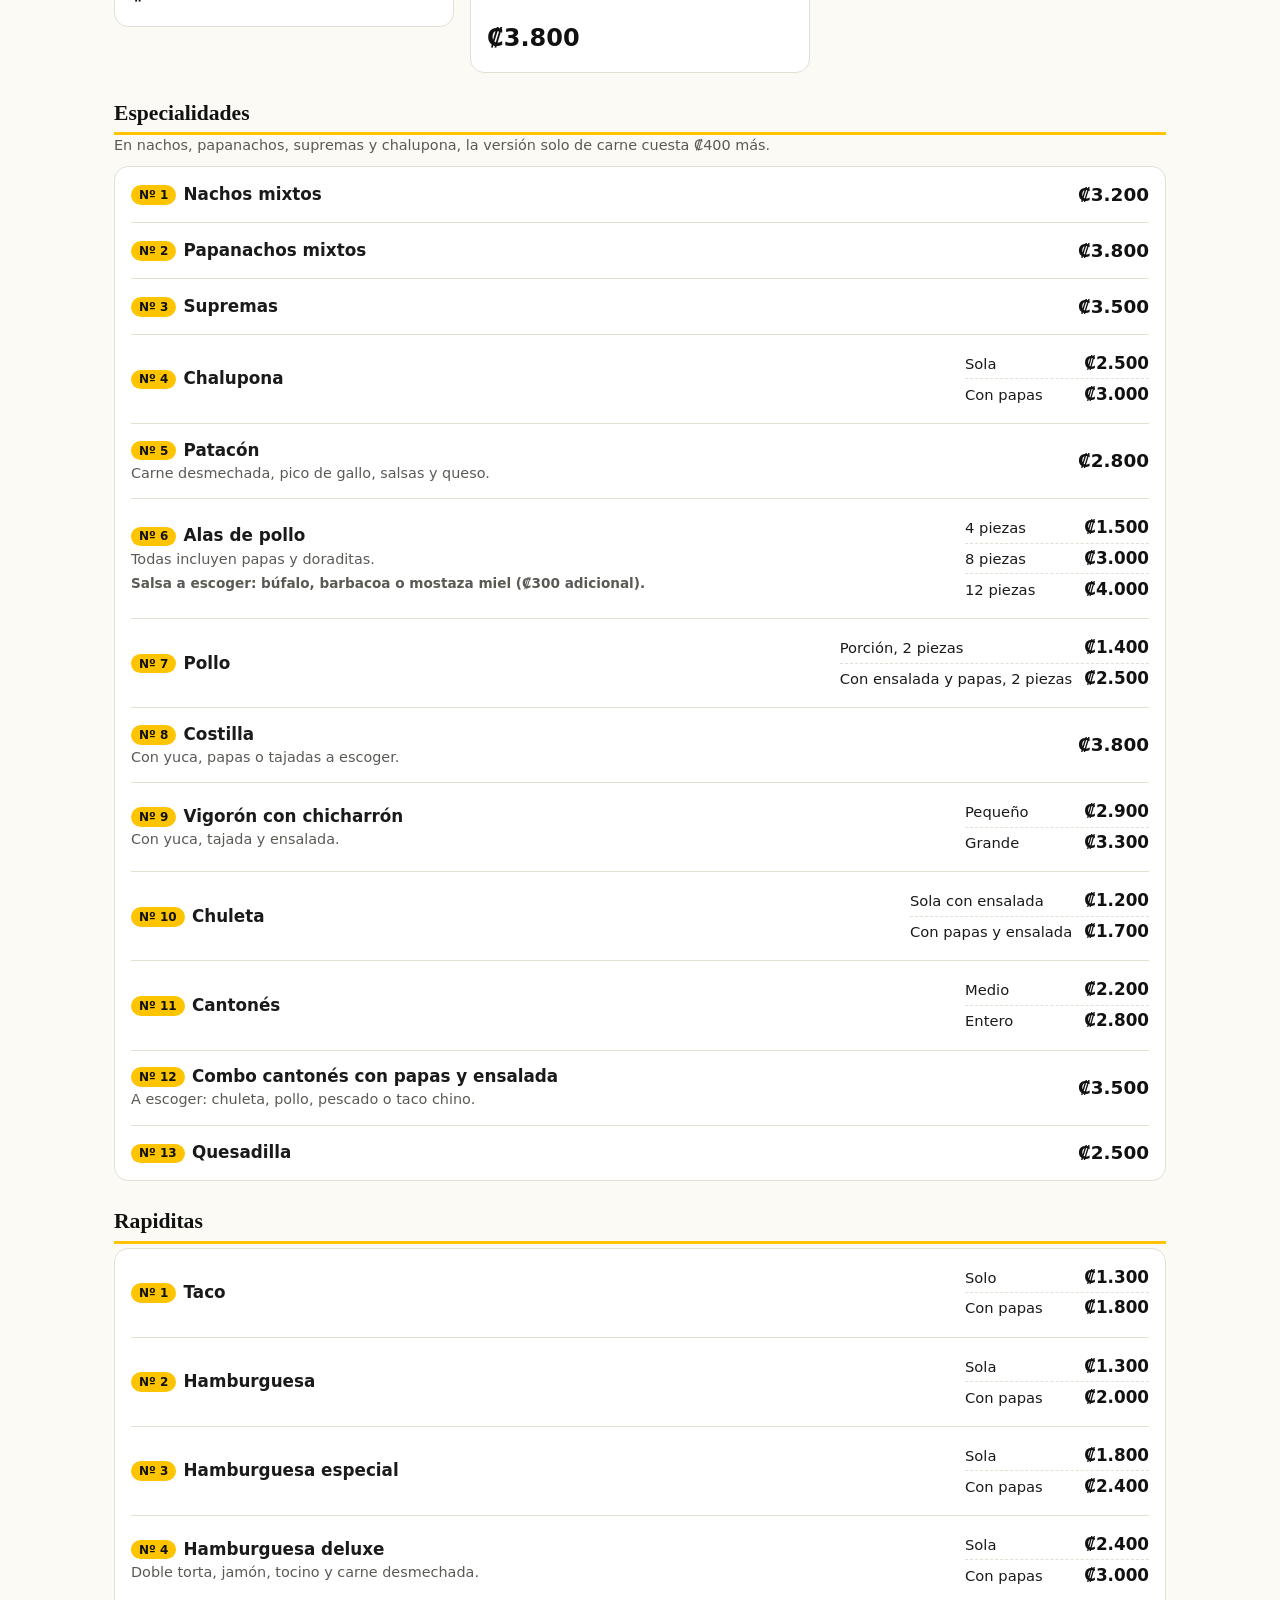
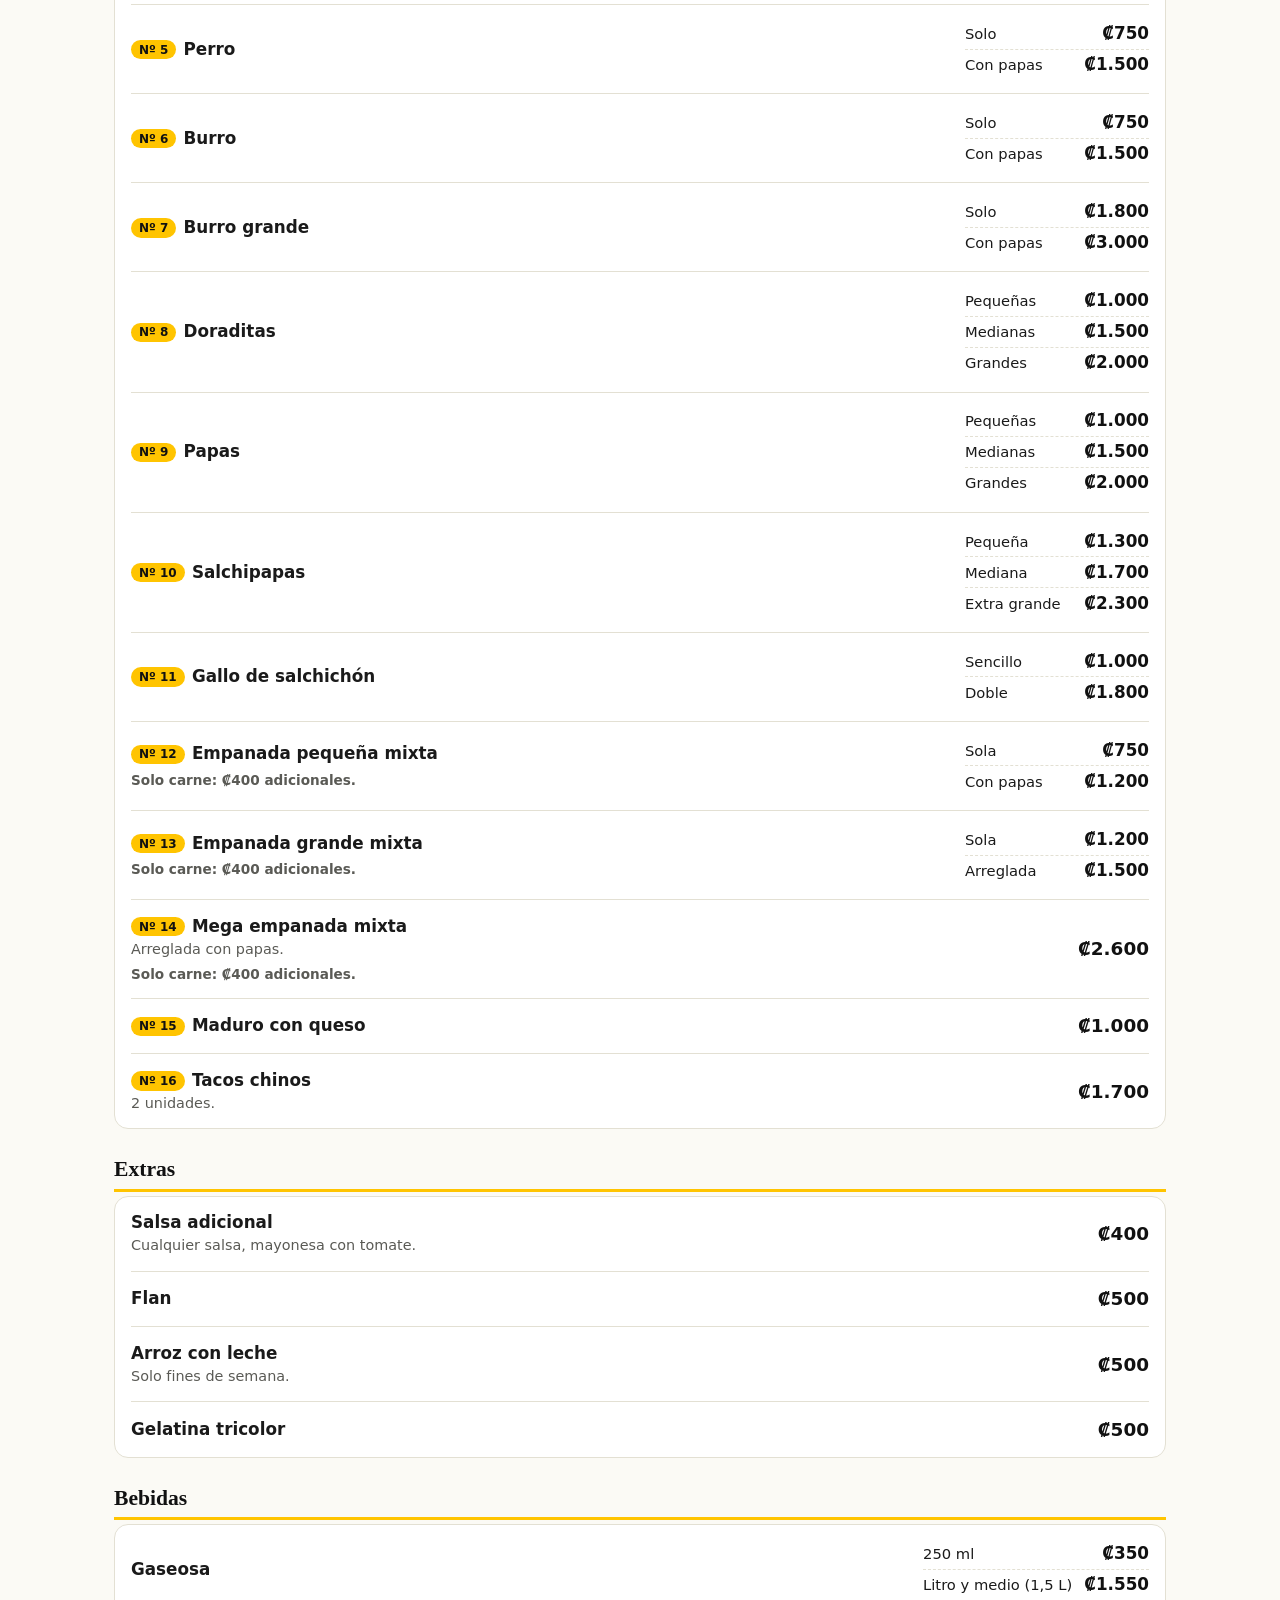
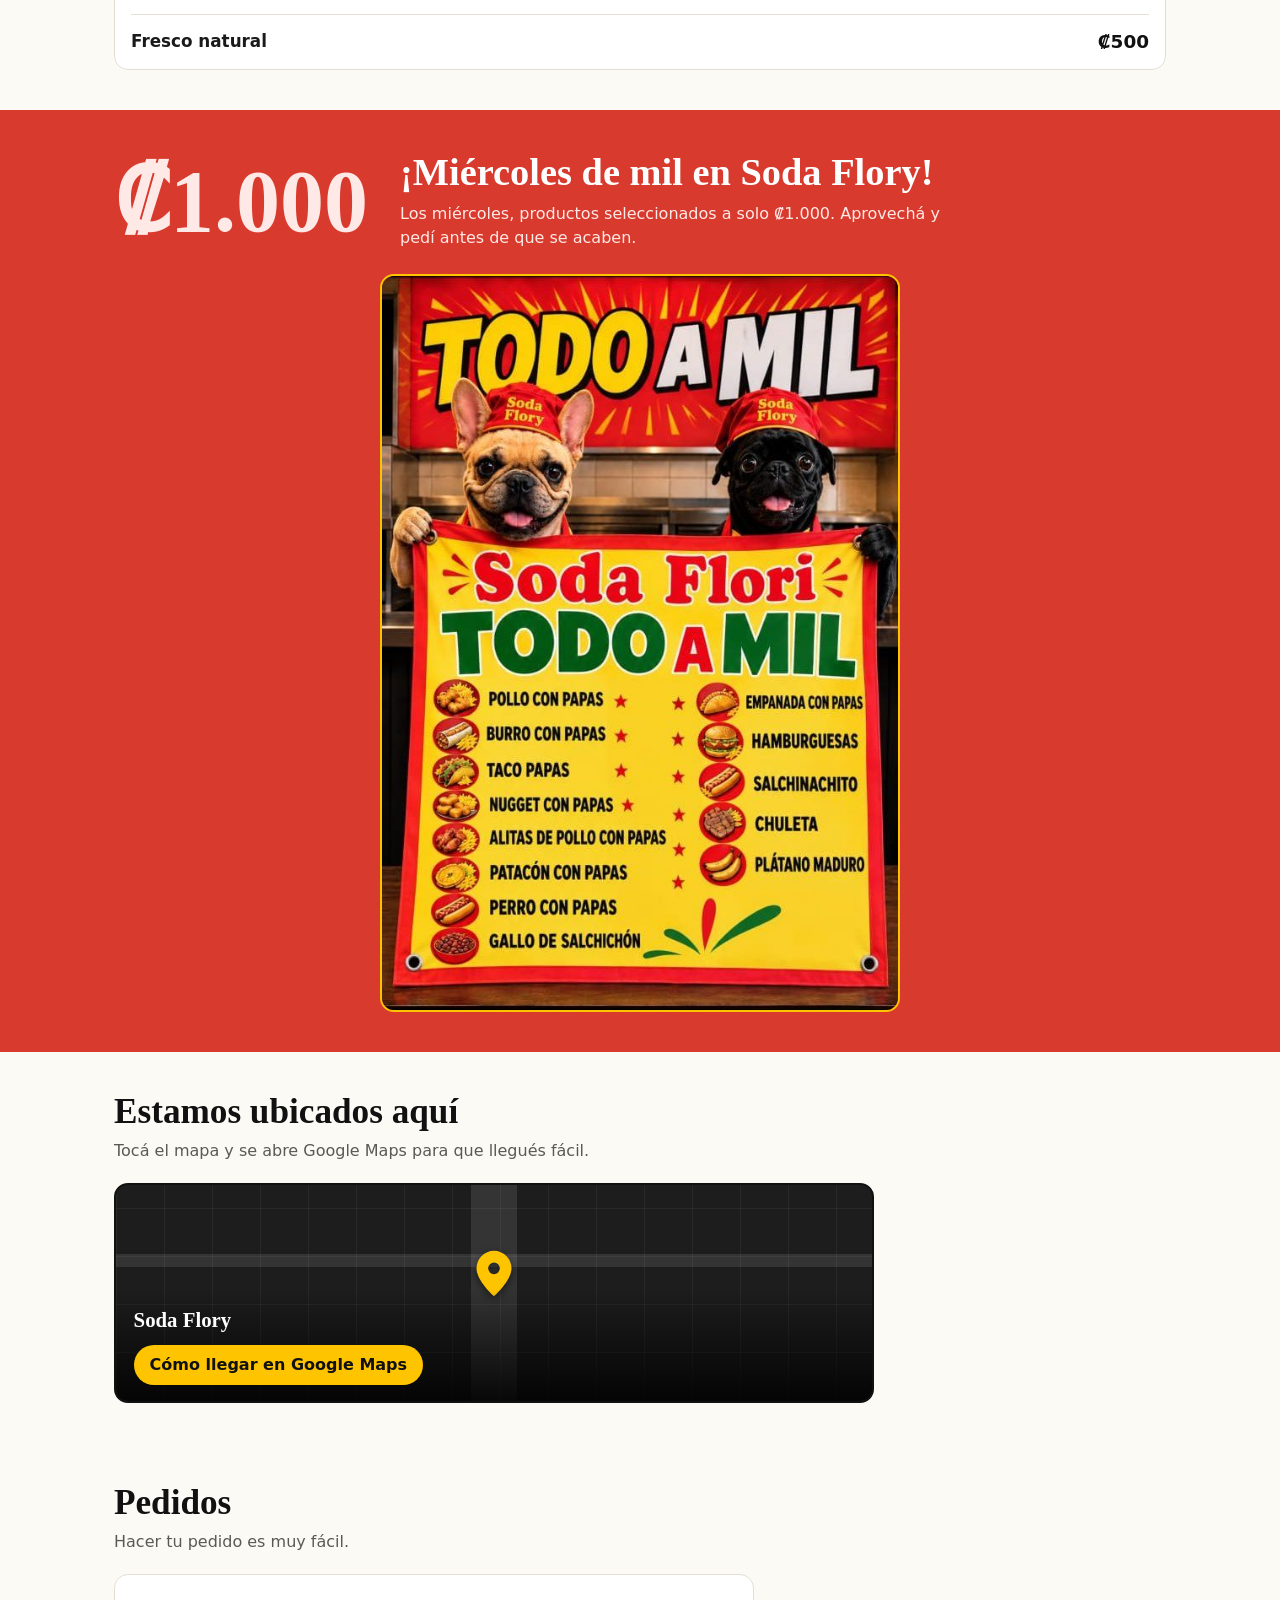
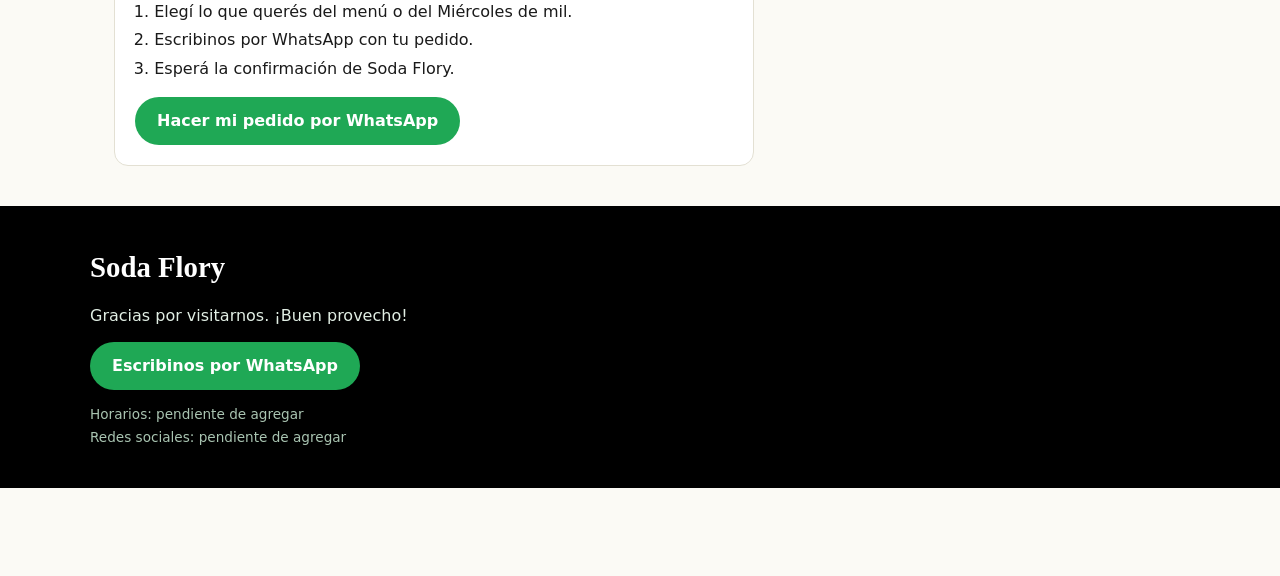
==== commit 686f5abe: "Empanadas mixtas, arreglada a ₡1.500, foto cajita 10 y logo en cajas sin foto Co-Authored-By: Claude" ====
--- a/index.html
+++ b/index.html
@@ -7,8 +7,8 @@
   <meta name="description" content="Menú digital de Soda Flory. Mirá los productos, las cajas Flory y el Miércoles de mil, y hacé tu pedido por WhatsApp.">
   <meta name="theme-color" content="#111111">
   <meta name="referrer" content="strict-origin-when-cross-origin">
-  <link rel="stylesheet" href="style.css?v=10">
-  <script src="script.js?v=10" defer></script>
+  <link rel="stylesheet" href="style.css?v=11">
+  <script src="script.js?v=11" defer></script>
 </head>
 <body>
 
--- a/style.css
+++ b/style.css
@@ -563,3 +563,6 @@
 .miercoles-foto .miercoles-img { display: block; width: 100%; height: auto; }
 .miercoles-foto.is-reservada { aspect-ratio: 16 / 9; }
 #miercoles-grid { display: block; }
+
+/* Espacio de foto sin foto todavía: logo de Soda Flory */
+.product-media .photo-reservada .logo-reservado { position: static; inset: auto; width: 58%; max-width: 200px; height: auto; aspect-ratio: 1; object-fit: contain; display: block; }
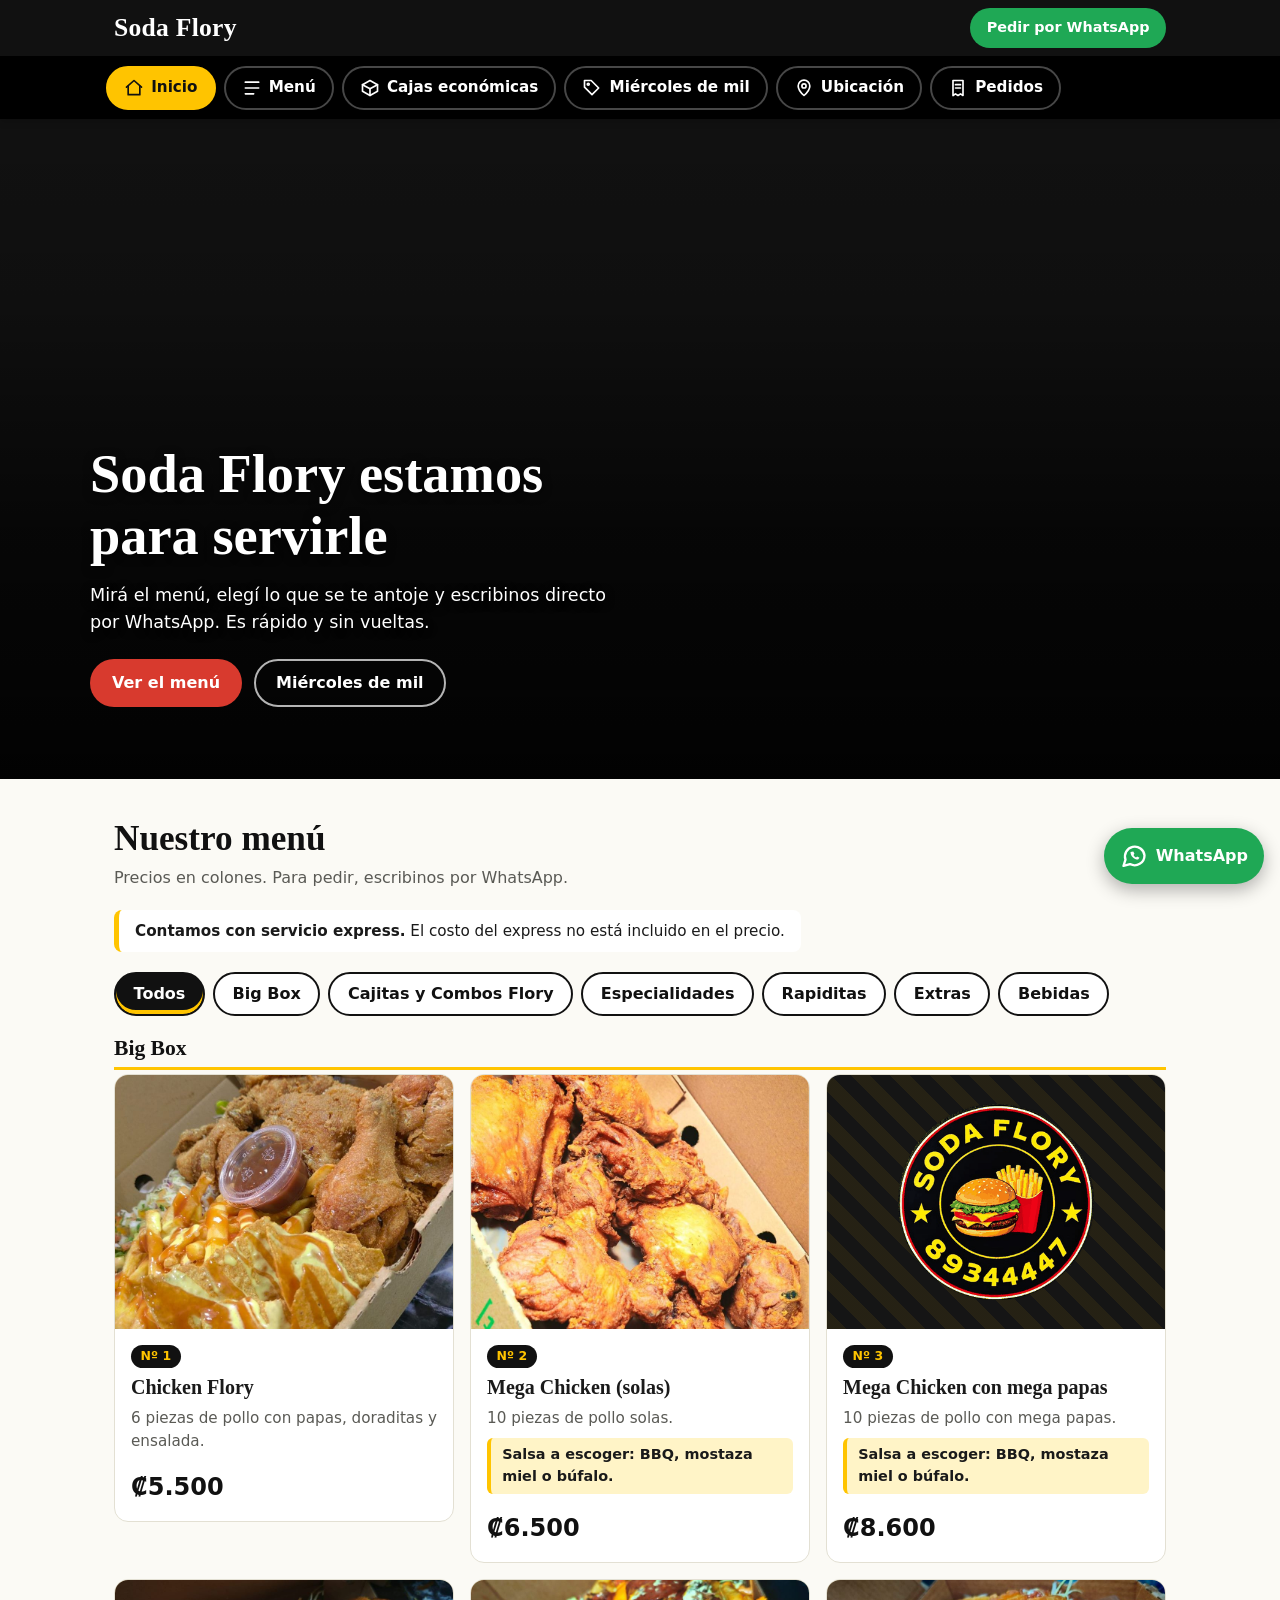
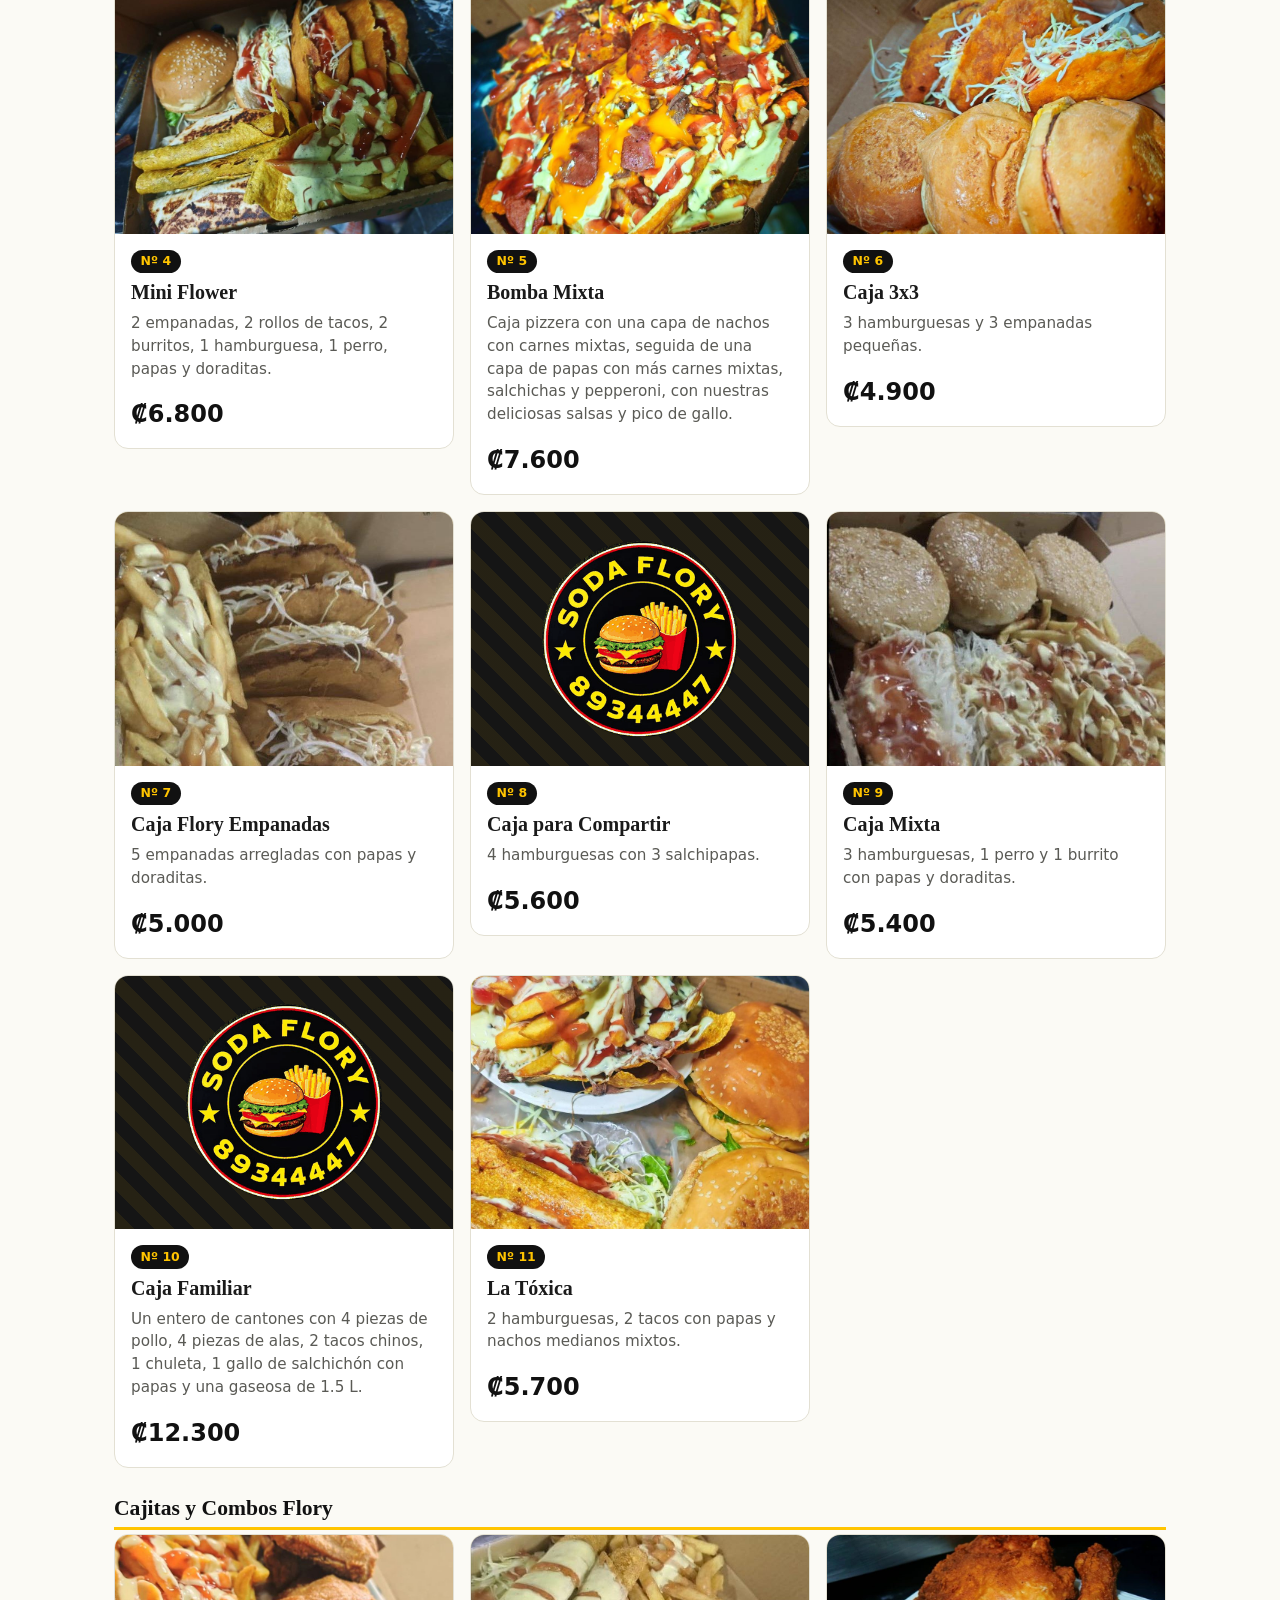
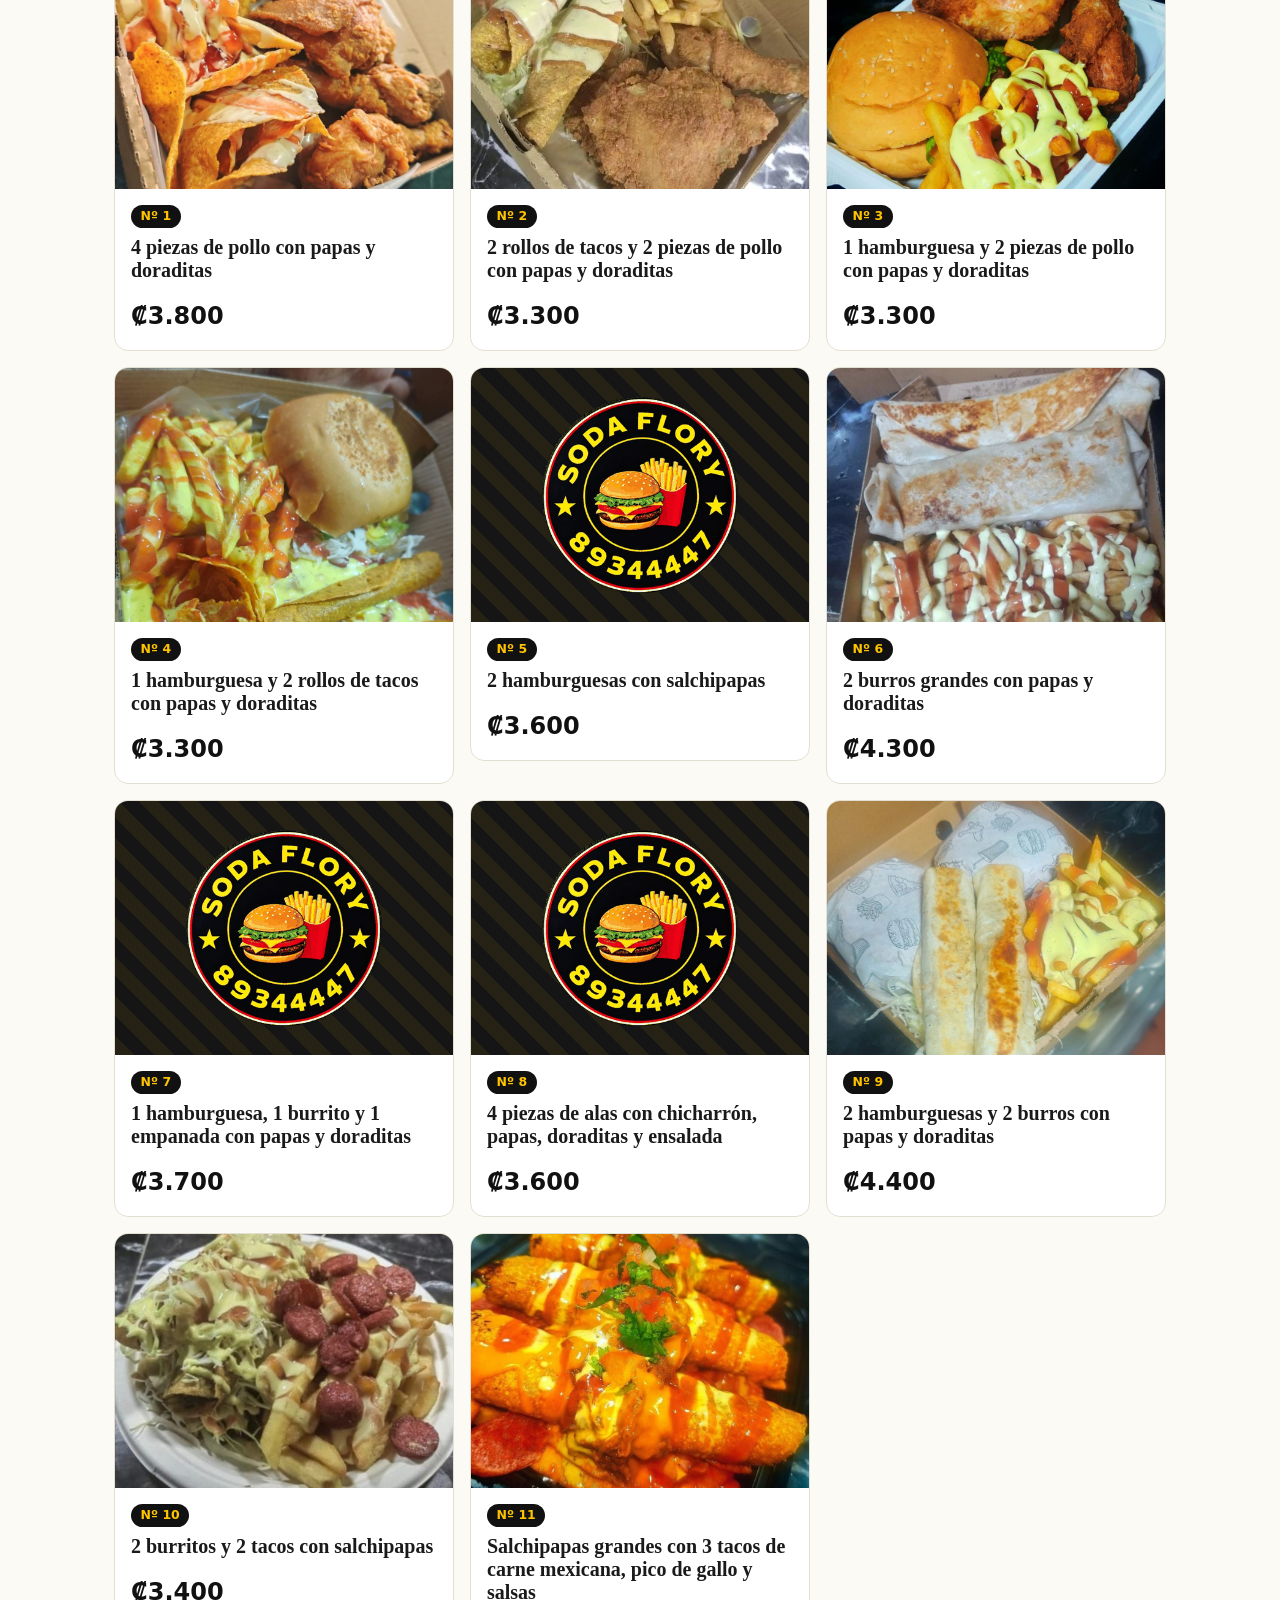
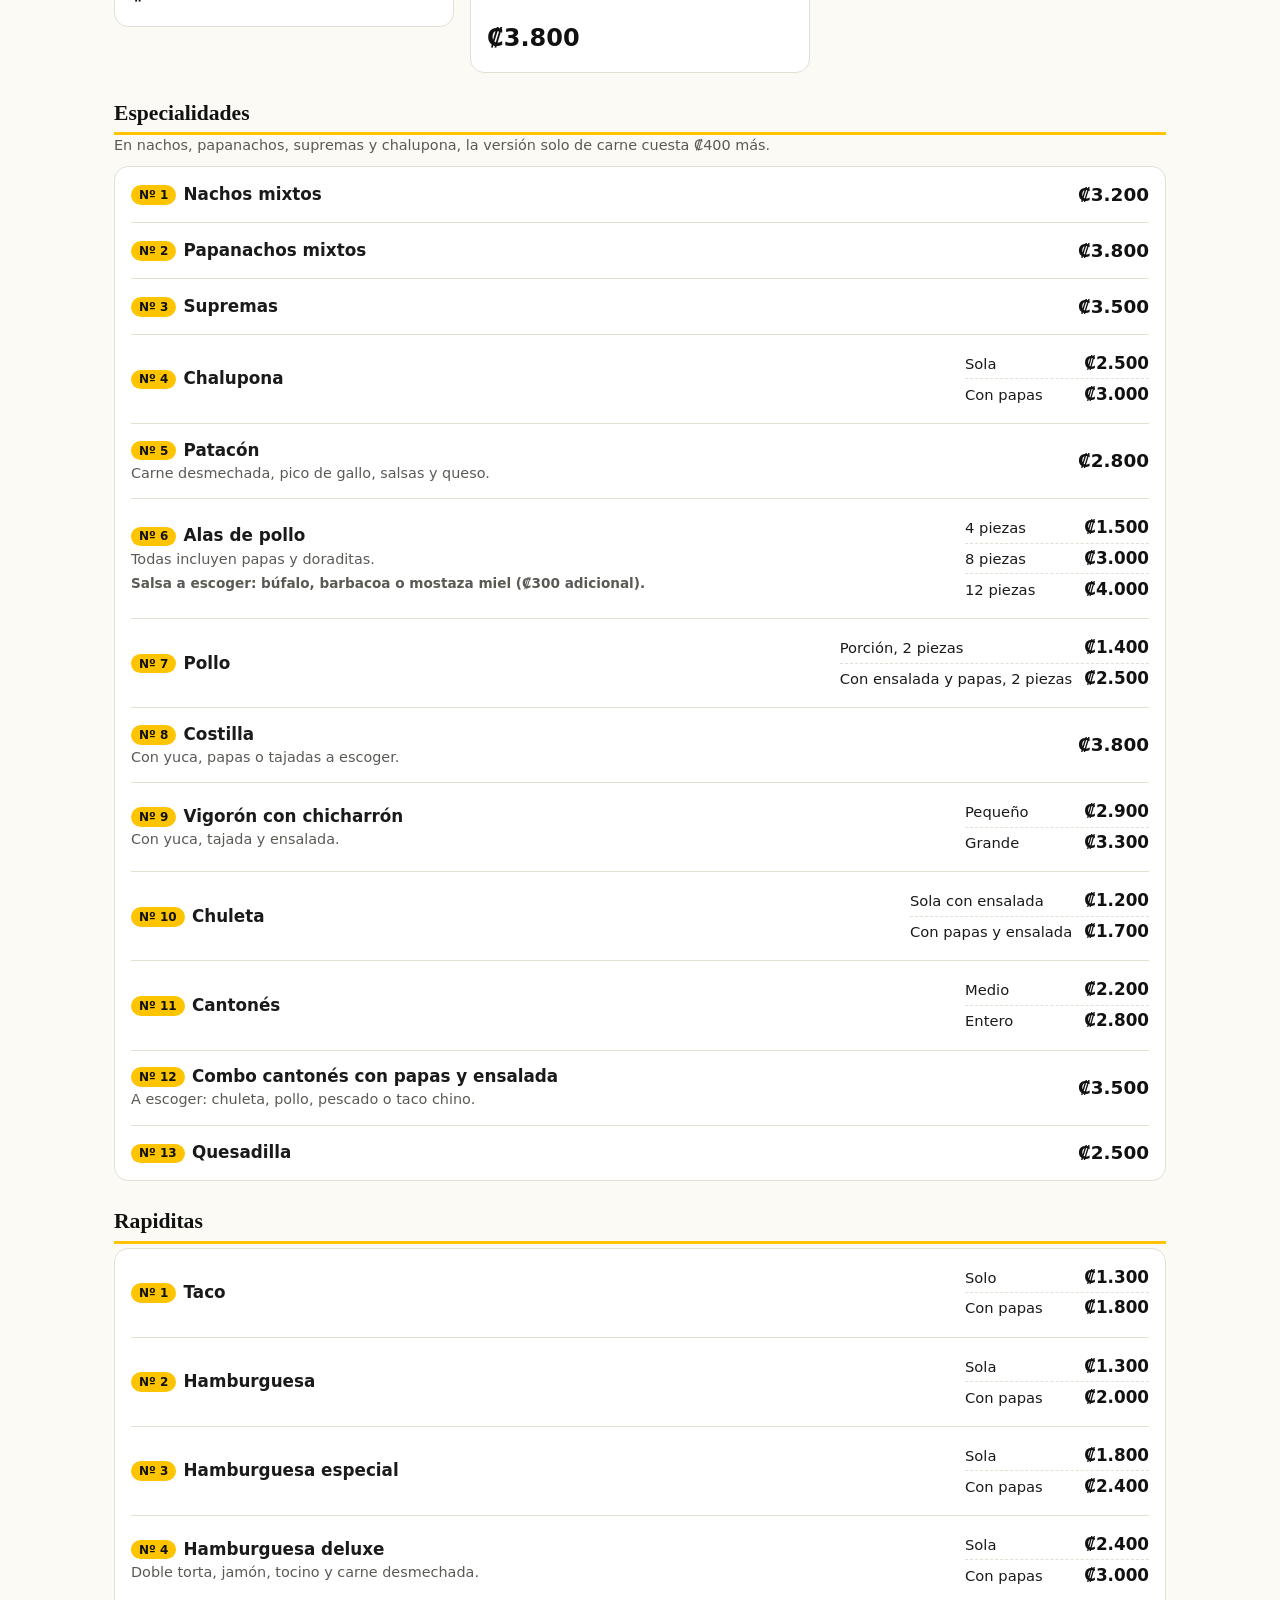
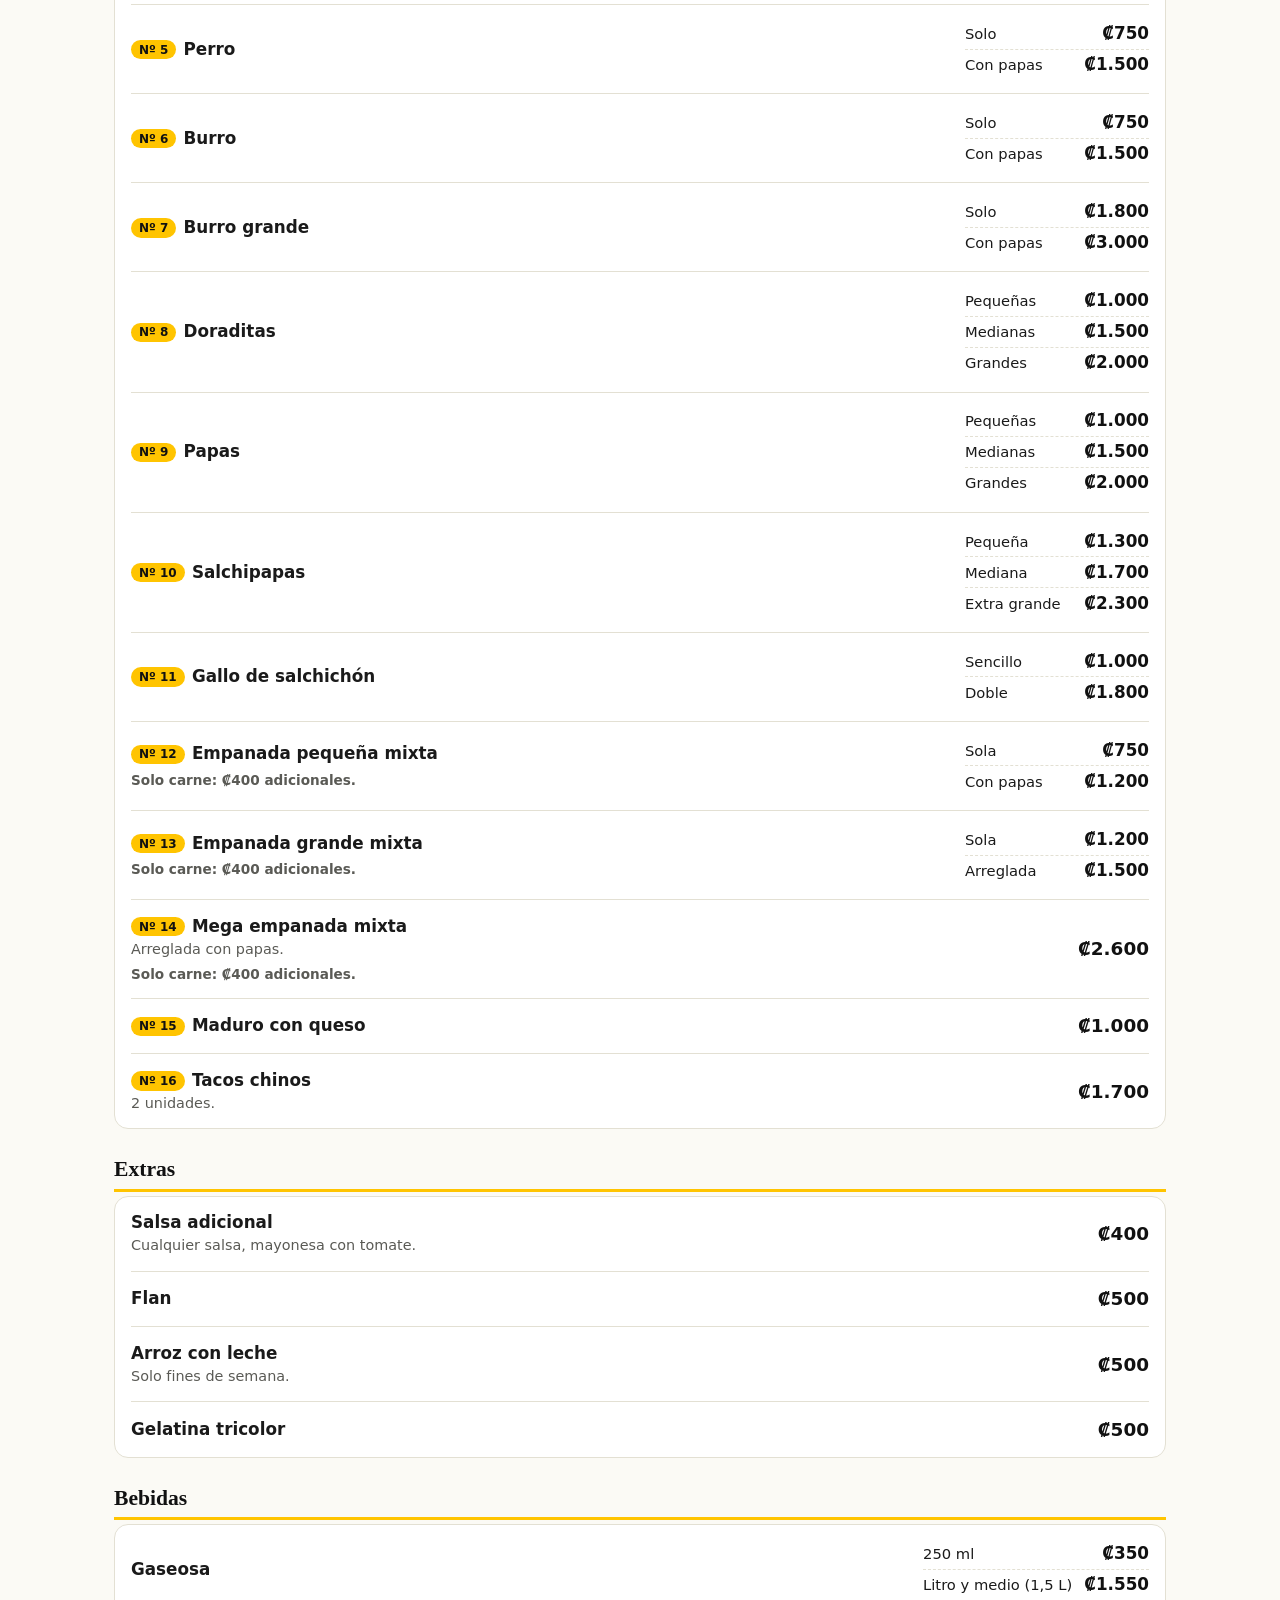
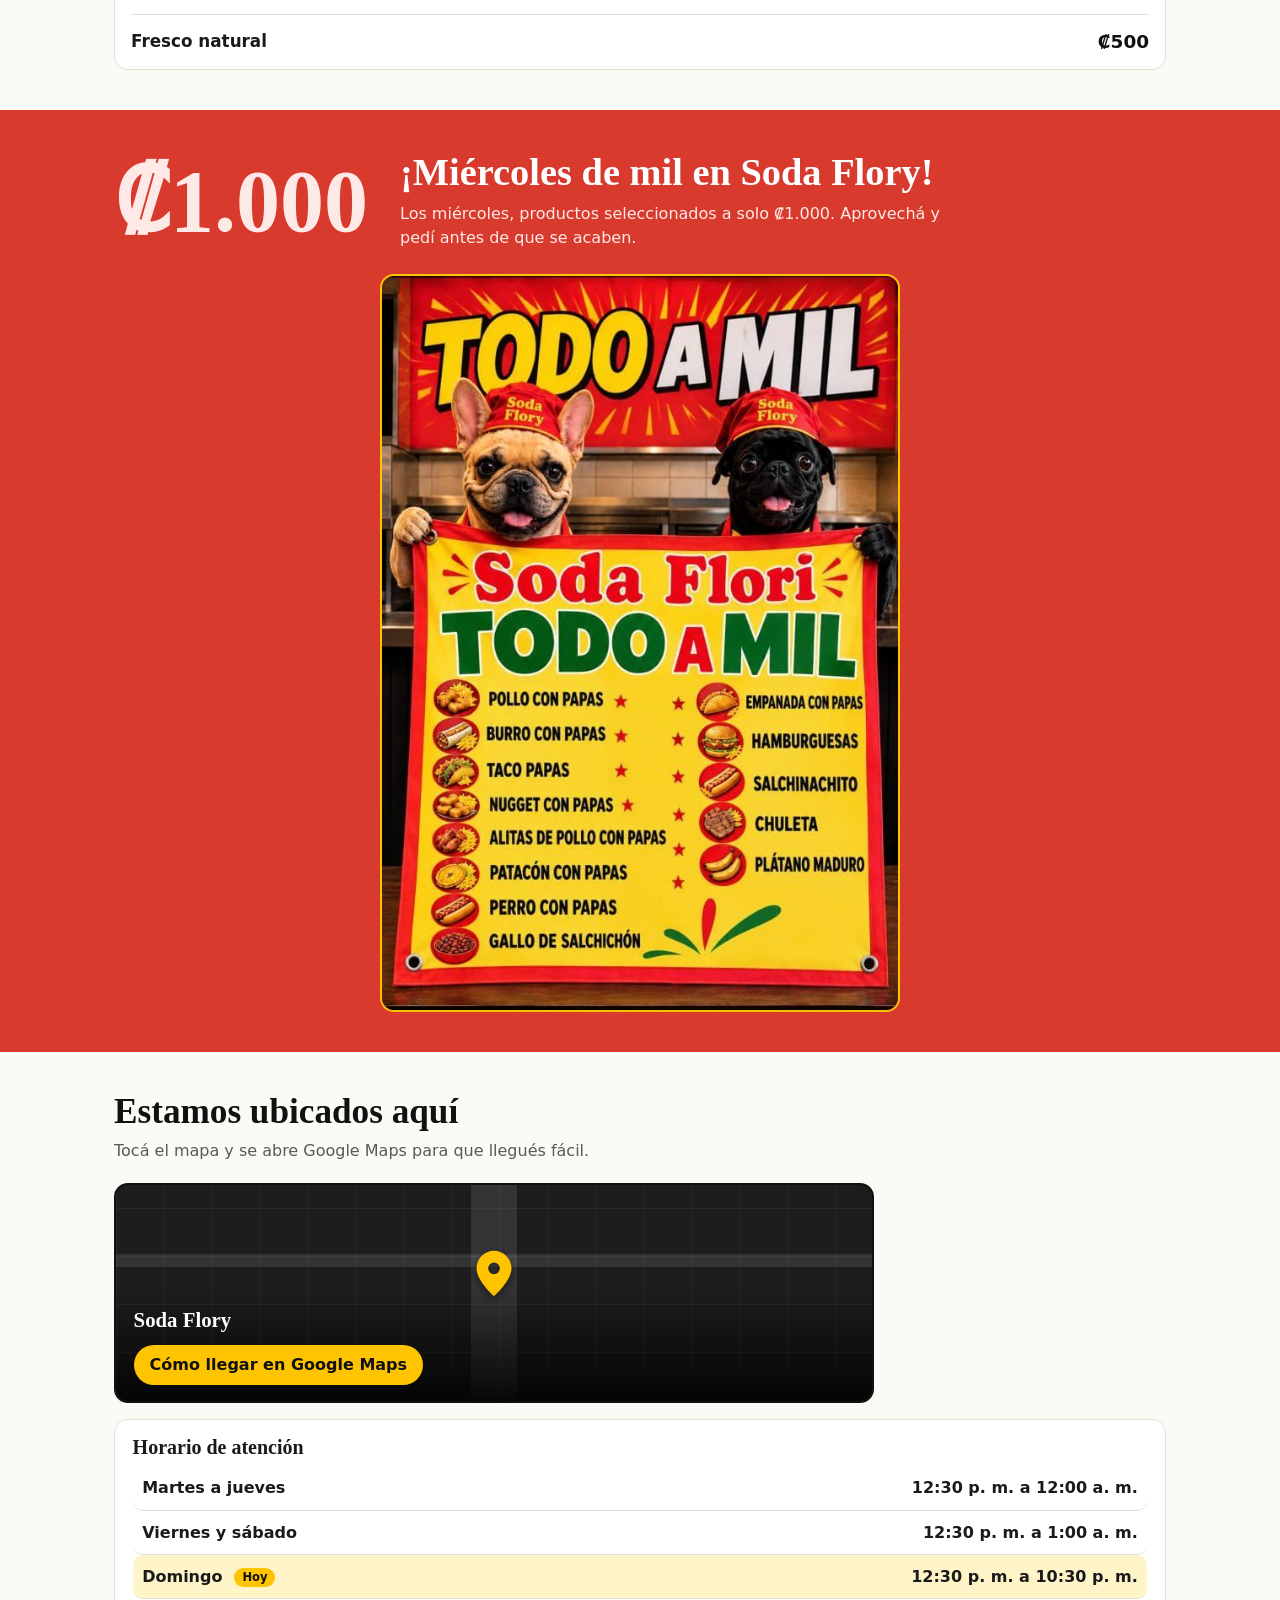
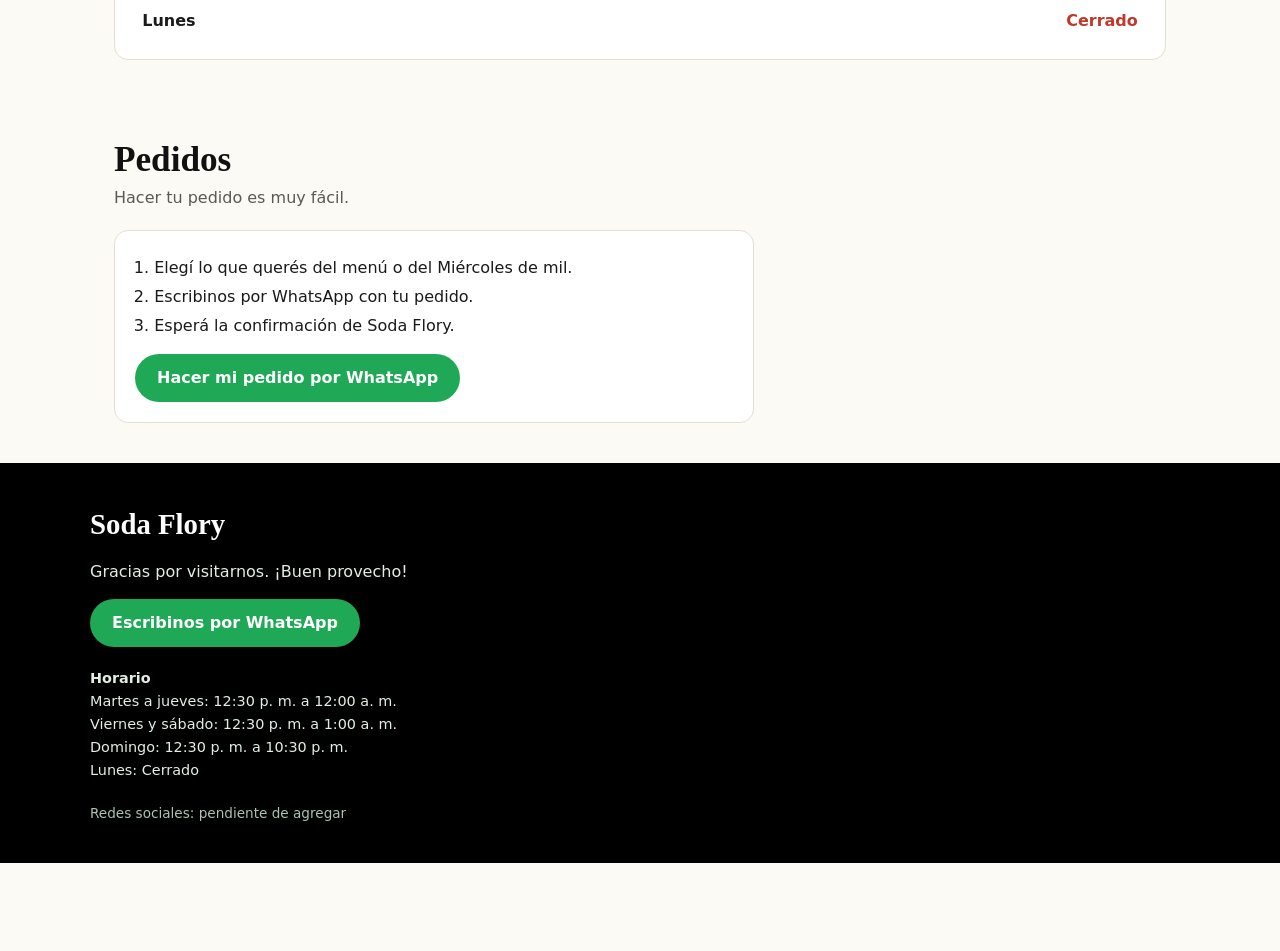
==== commit b67ade03: "Horario de atención en Ubicación y en el pie de página Co-Authored-By: Claude Sonnet 5.5 <noreply@an" ====
--- a/index.html
+++ b/index.html
@@ -7,8 +7,8 @@
   <meta name="description" content="Menú digital de Soda Flory. Mirá los productos, las cajas Flory y el Miércoles de mil, y hacé tu pedido por WhatsApp.">
   <meta name="theme-color" content="#111111">
   <meta name="referrer" content="strict-origin-when-cross-origin">
-  <link rel="stylesheet" href="style.css?v=11">
-  <script src="script.js?v=11" defer></script>
+  <link rel="stylesheet" href="style.css?v=12">
+  <script src="script.js?v=12" defer></script>
 </head>
 <body>
 
@@ -87,6 +87,7 @@
         <p>Tocá el mapa y se abre Google Maps para que llegués fácil.</p>
       </div>
       <div id="ubicacion-contenido"></div>
+      <div class="horario-card" id="horario-contenido"></div>
     </section>
 
     <!-- PEDIDOS -->
@@ -112,8 +113,8 @@
       <p>Gracias por visitarnos. ¡Buen provecho!</p>
       <a class="btn btn-whatsapp" id="footer-whatsapp" href="https://wa.me/50689344447?text=Hola%2C%20Soda%20Flory.%20Quisiera%20hacer%20un%20pedido." target="_blank" rel="noopener noreferrer">Escribinos por WhatsApp</a>
       <!-- Espacio reservado: horarios y redes sociales oficiales (agregar cuando estén confirmados) -->
+      <div class="footer-horario" id="footer-horario"></div>
       <div class="footer-pending">
-        <p>Horarios: pendiente de agregar</p>
         <p>Redes sociales: pendiente de agregar</p>
       </div>
     </div>
--- a/style.css
+++ b/style.css
@@ -566,3 +566,18 @@
 
 /* Espacio de foto sin foto todavía: logo de Soda Flory */
 .product-media .photo-reservada .logo-reservado { position: static; inset: auto; width: 58%; max-width: 200px; height: auto; aspect-ratio: 1; object-fit: contain; display: block; }
+
+/* ---- Horario de atención ---- */
+.horario-card { margin-top: 1rem; background: var(--papel); border: 1px solid var(--linea); border-radius: var(--radio); padding: 1rem 1.1rem; }
+.horario-titulo { font-size: 1.25rem; margin-bottom: 0.5rem; }
+.horario-lista { list-style: none; margin: 0; padding: 0; }
+.horario-fila { display: flex; flex-wrap: wrap; justify-content: space-between; align-items: baseline; gap: 0.1rem 1rem; padding: 0.6rem 0.6rem; border-bottom: 1px solid var(--linea); border-radius: 10px; }
+.horario-fila:last-child { border-bottom: 0; }
+.horario-dia { font-weight: 700; }
+.horario-horas { font-weight: 600; text-align: right; white-space: nowrap; }
+.horario-fila.es-cerrado .horario-horas { color: #c0392b; font-weight: 800; }
+.horario-fila.es-hoy { background: var(--verde-claro); }
+.horario-hoy { display: inline-block; margin-left: 0.4rem; padding: 0.05rem 0.5rem; border-radius: 999px; background: var(--amarillo); color: #111; font-size: 0.72rem; font-style: normal; font-weight: 800; vertical-align: middle; }
+.footer-horario { font-size: 0.9rem; display: grid; gap: 0.1rem; margin: 0.4rem 0; }
+.footer-horario-titulo { font-weight: 800; }
+@media (max-width: 480px) { .horario-fila { font-size: 0.95rem; } .horario-horas { margin-left: auto; } }
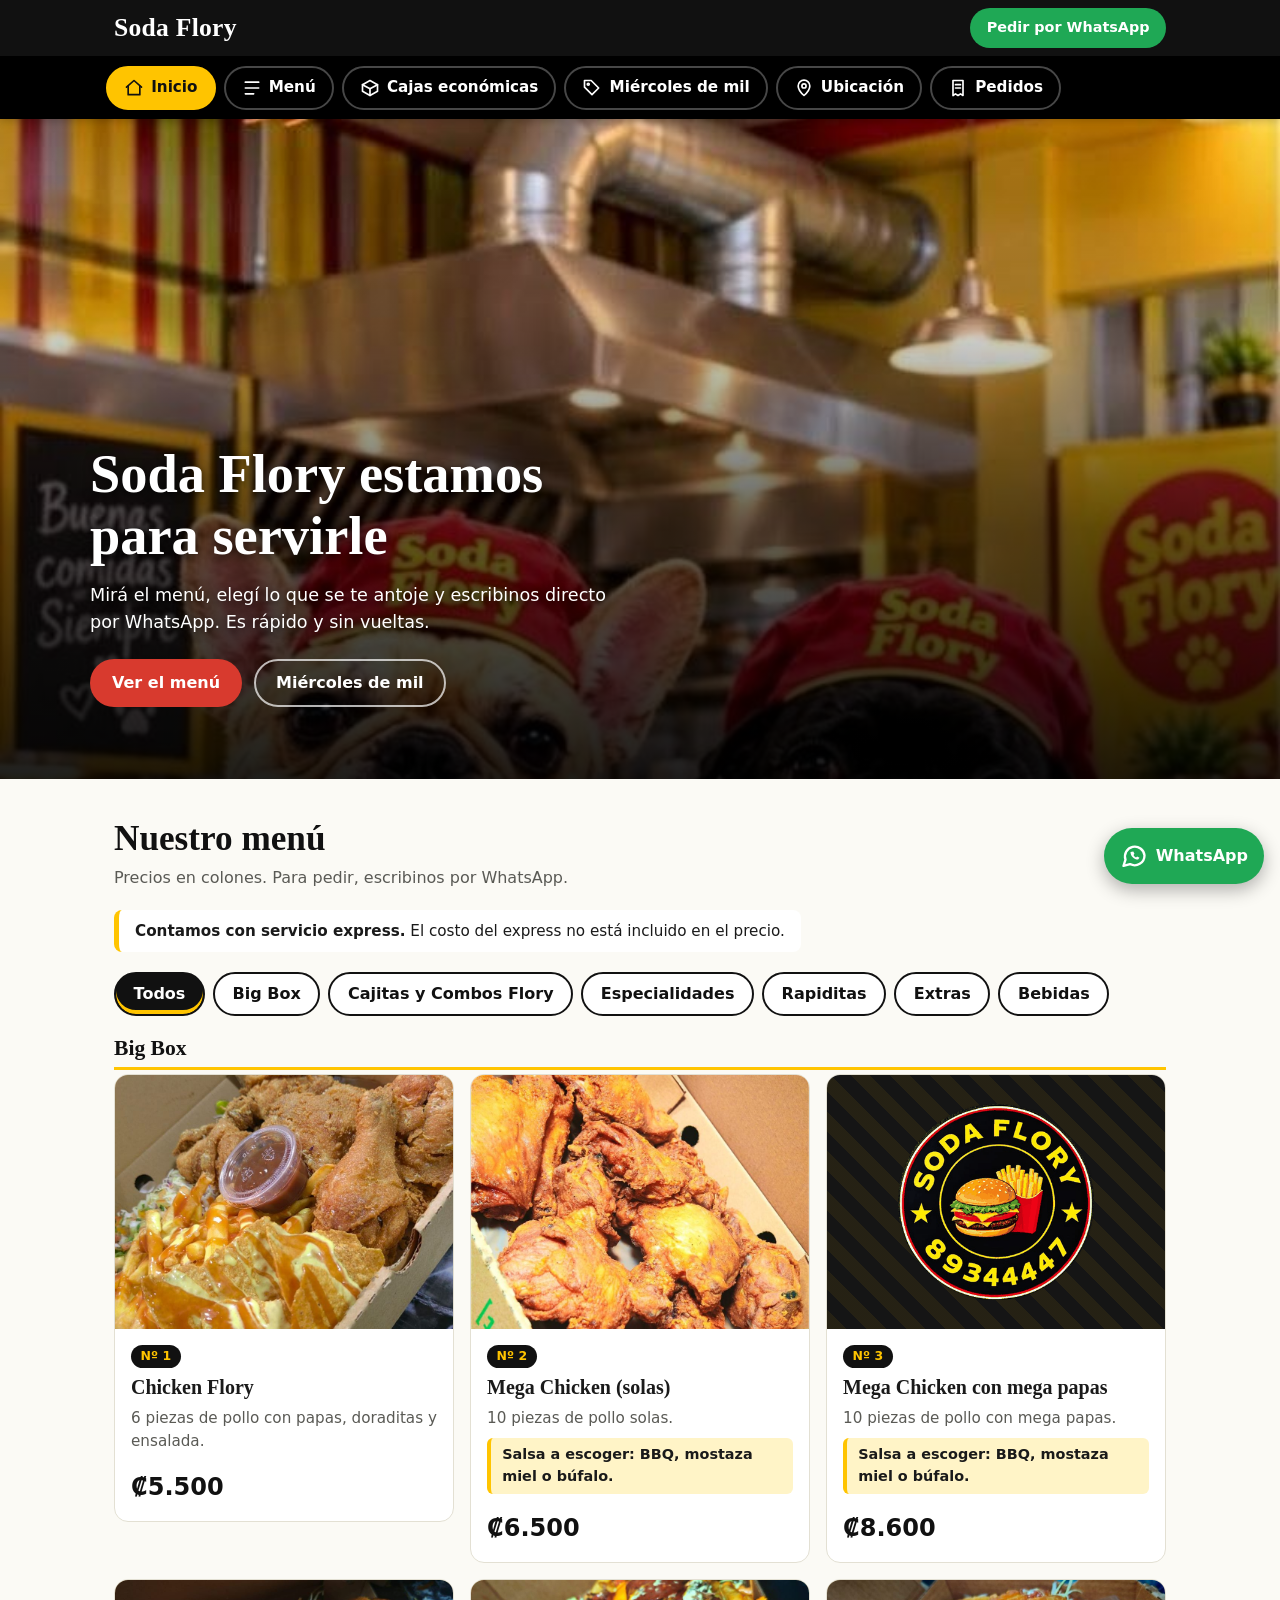
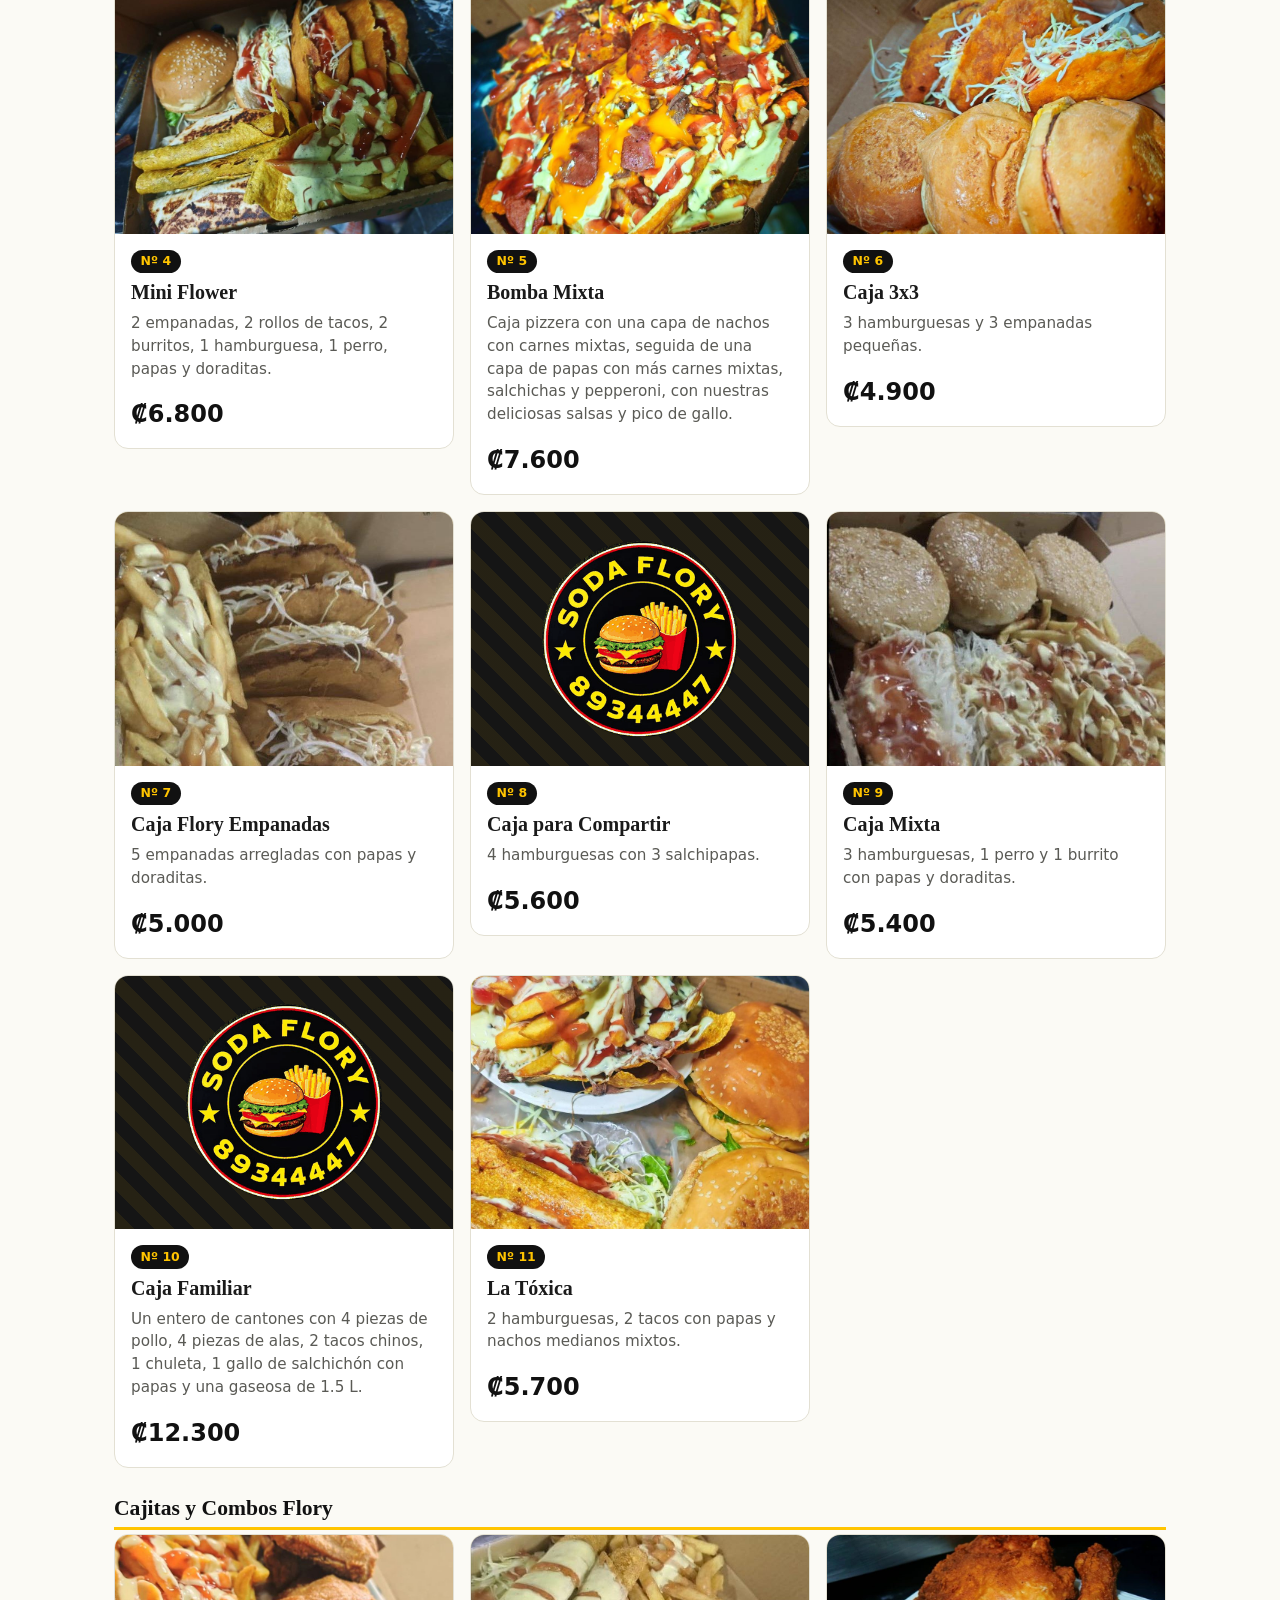
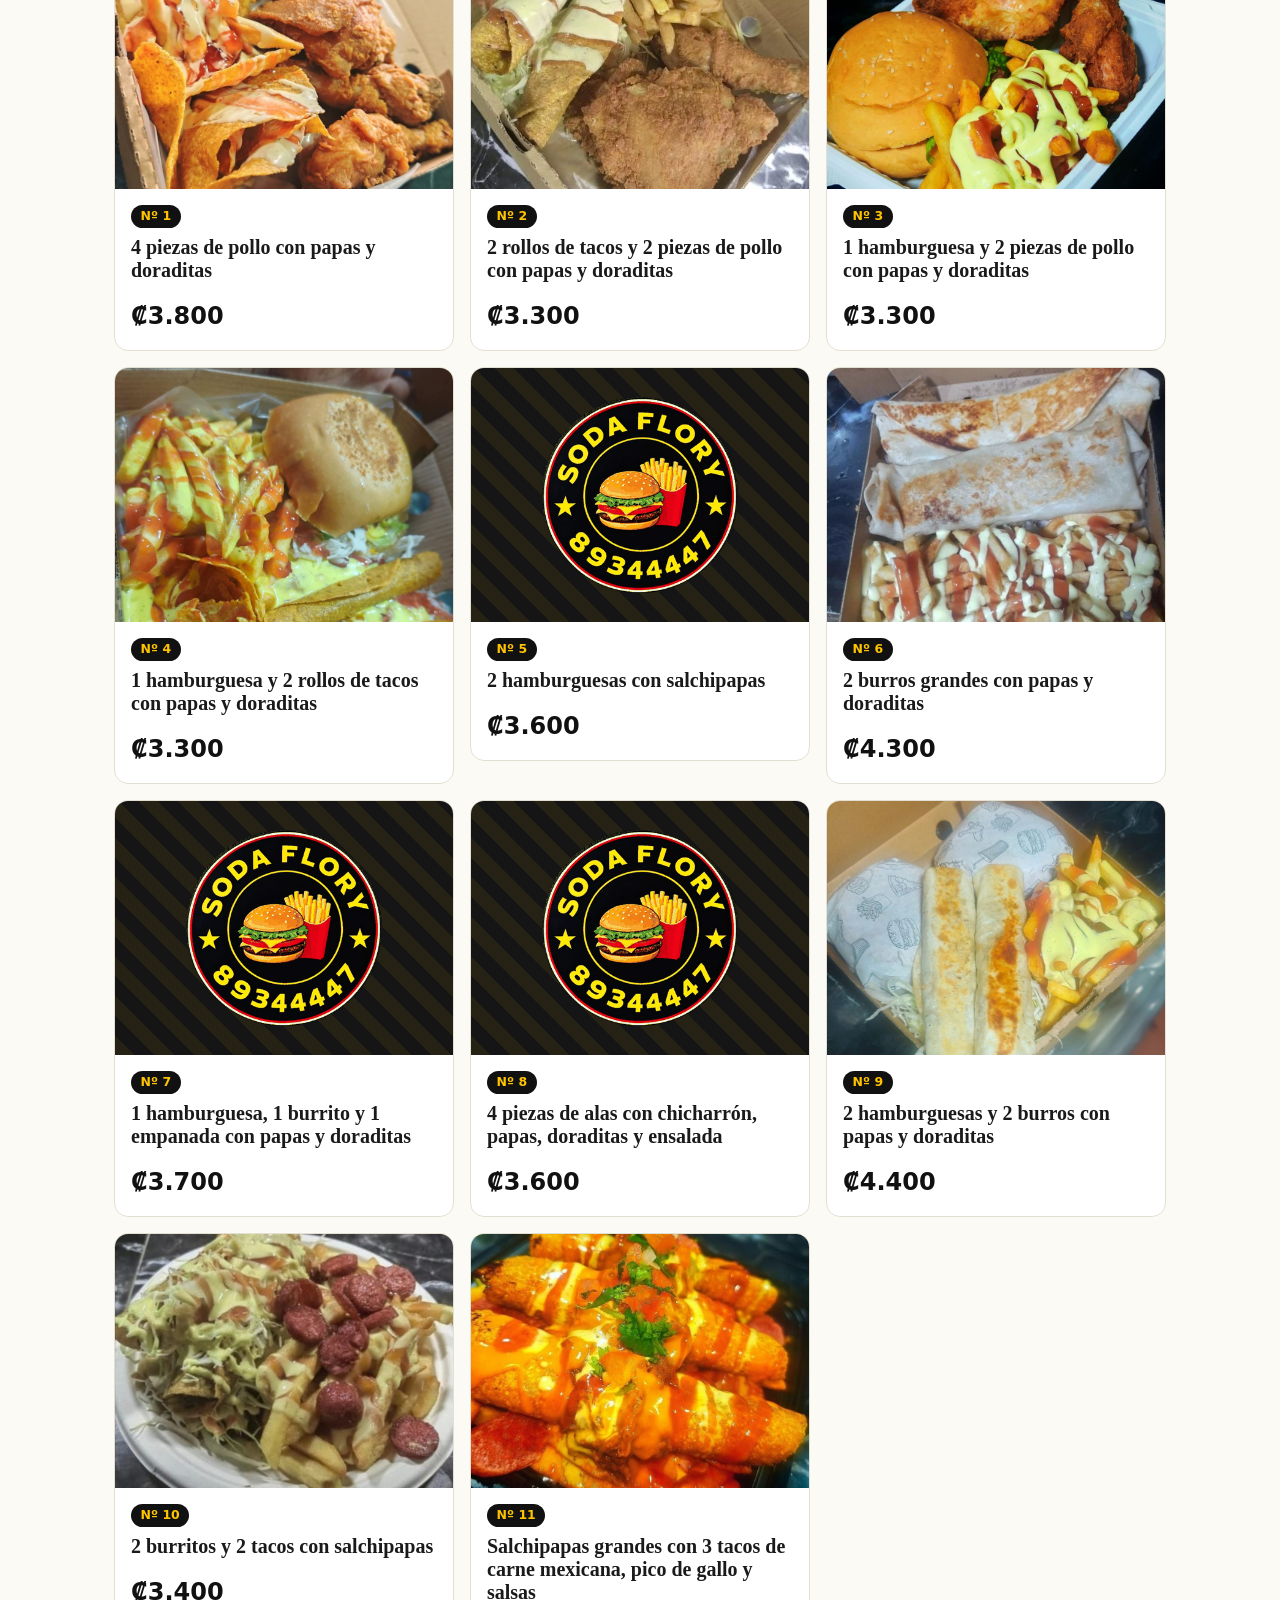
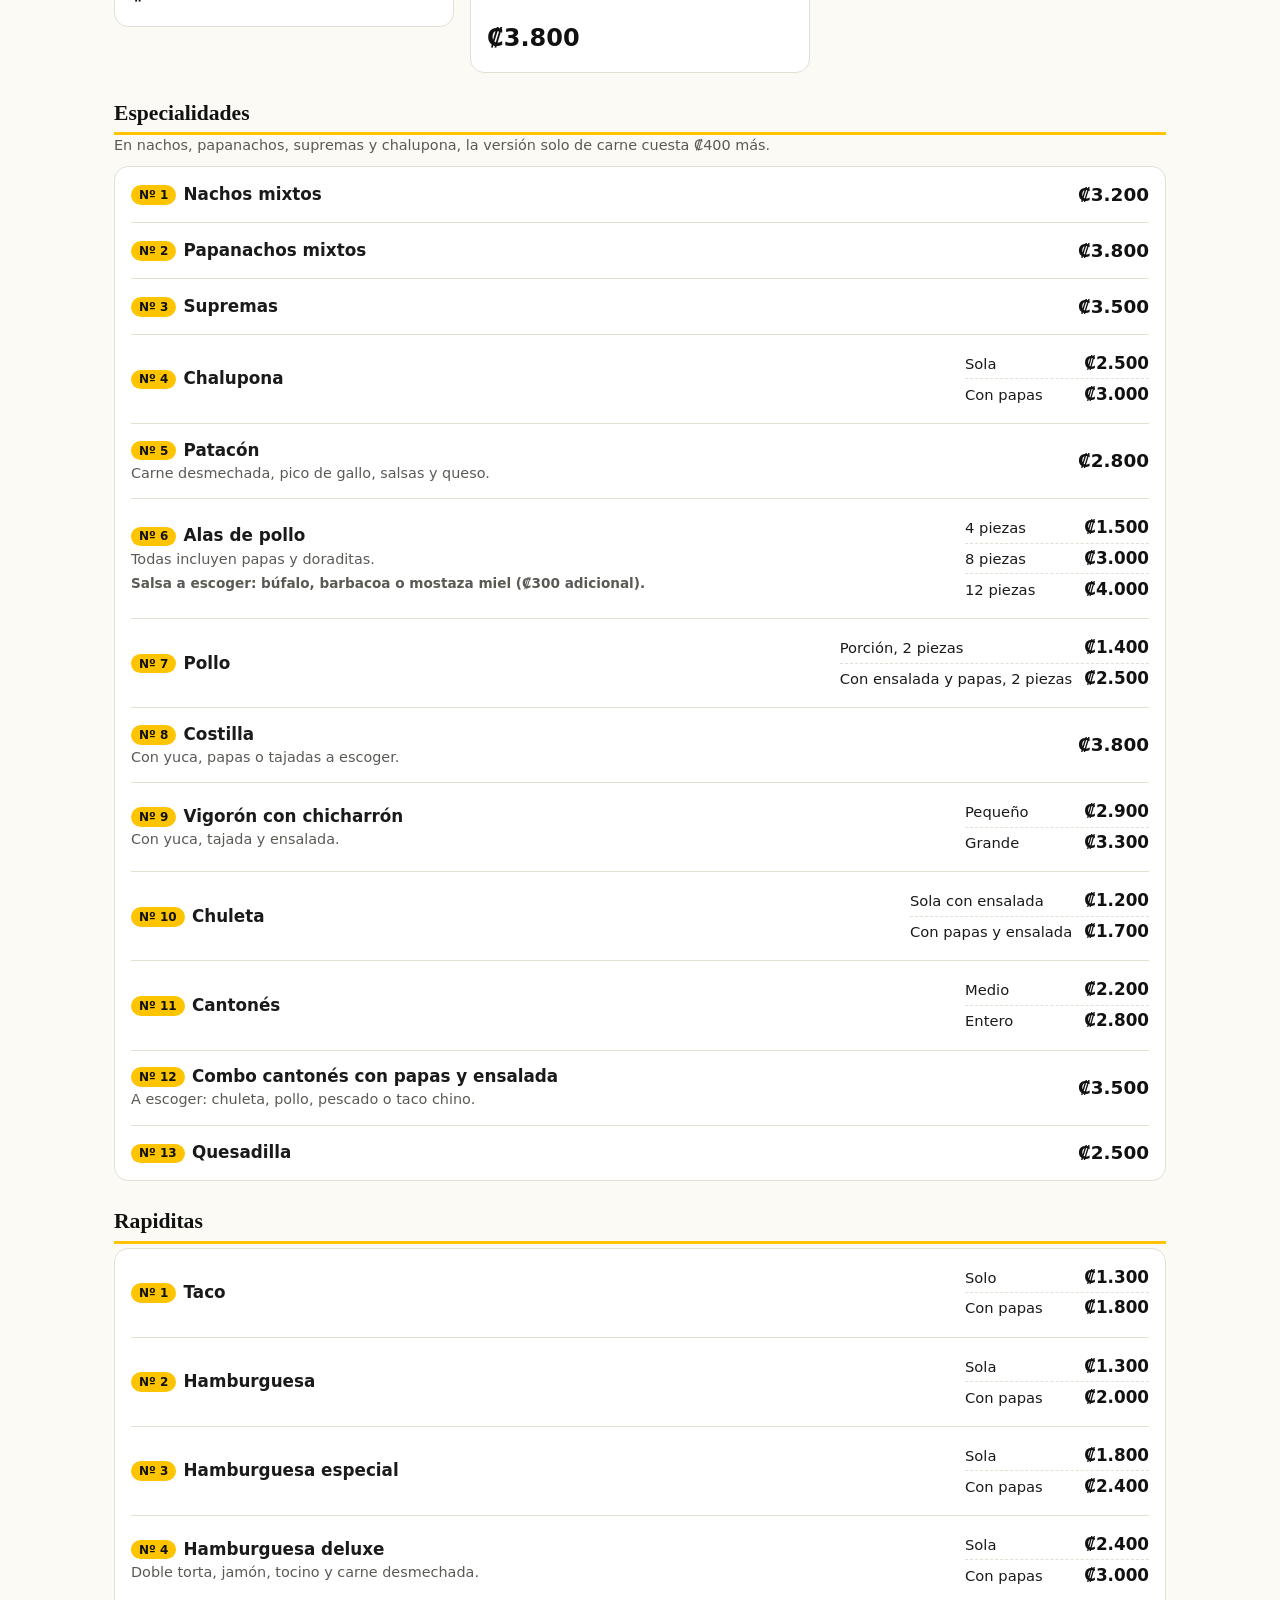
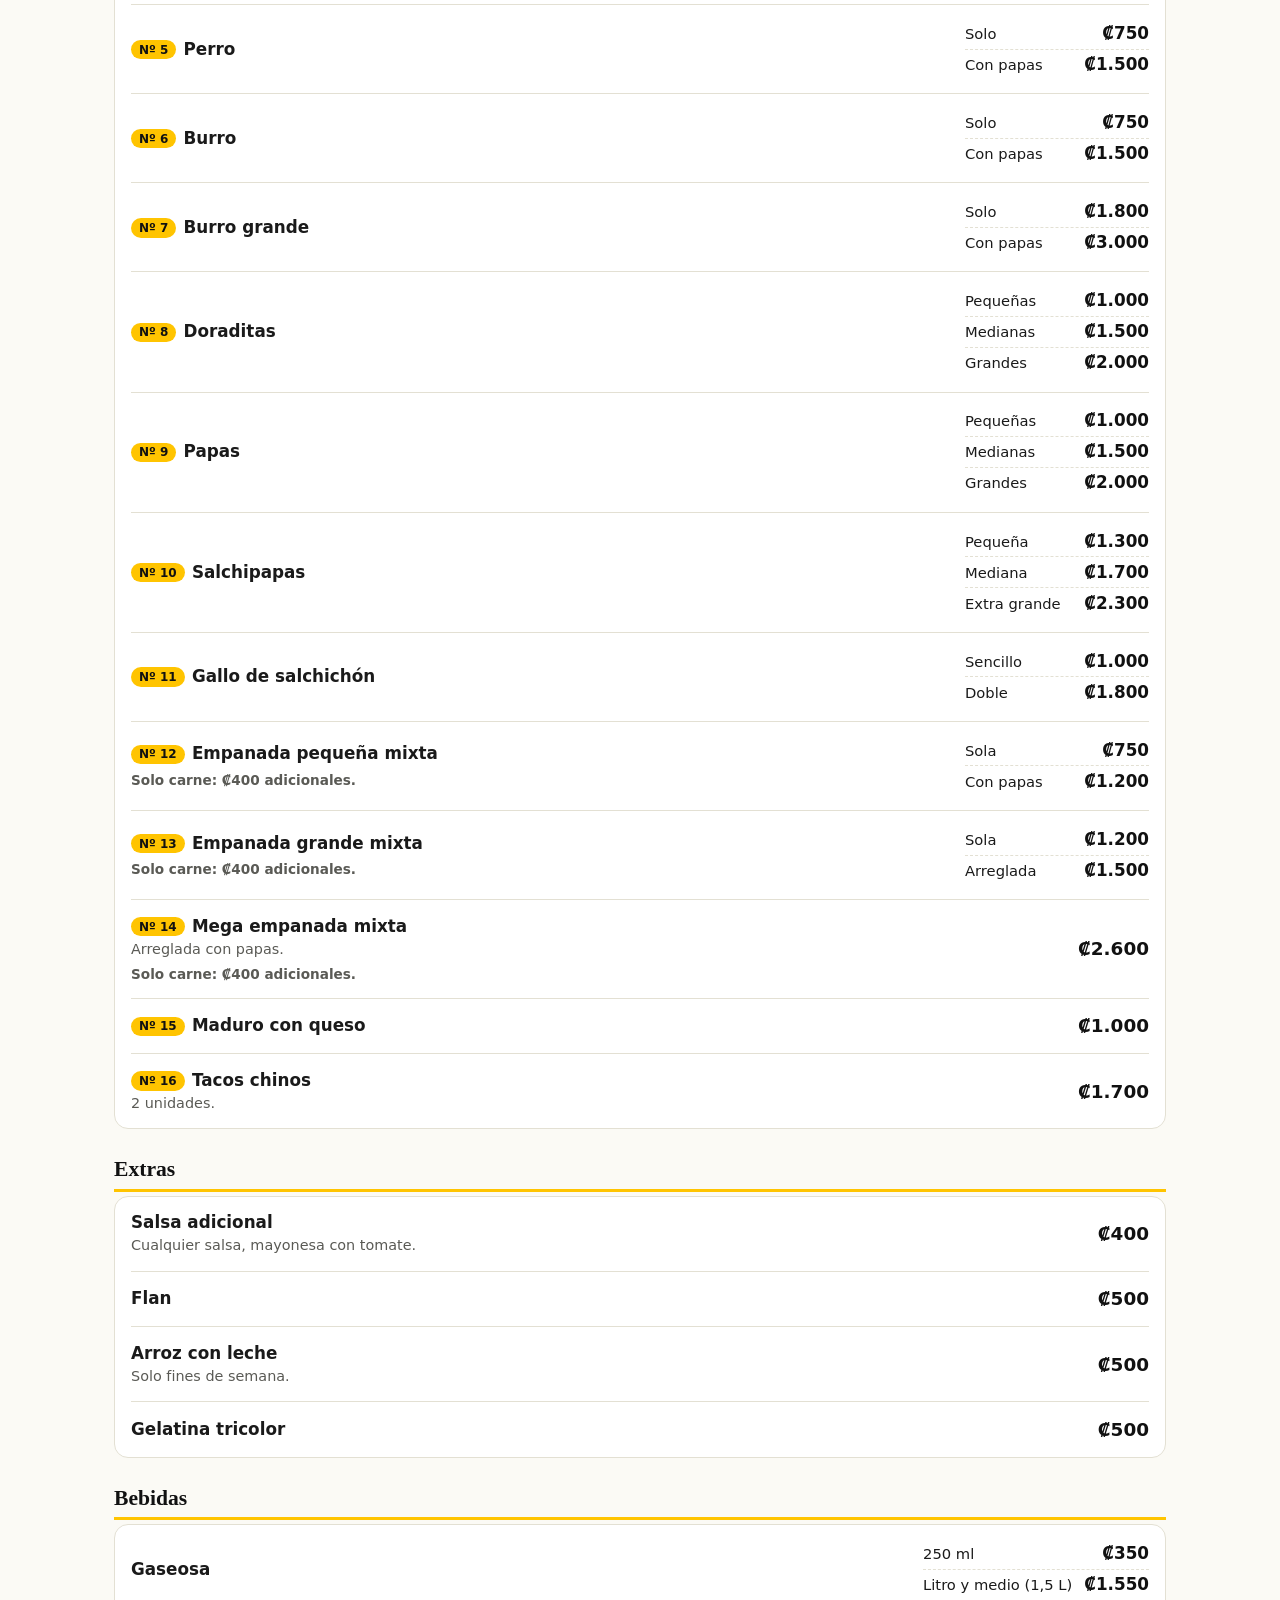
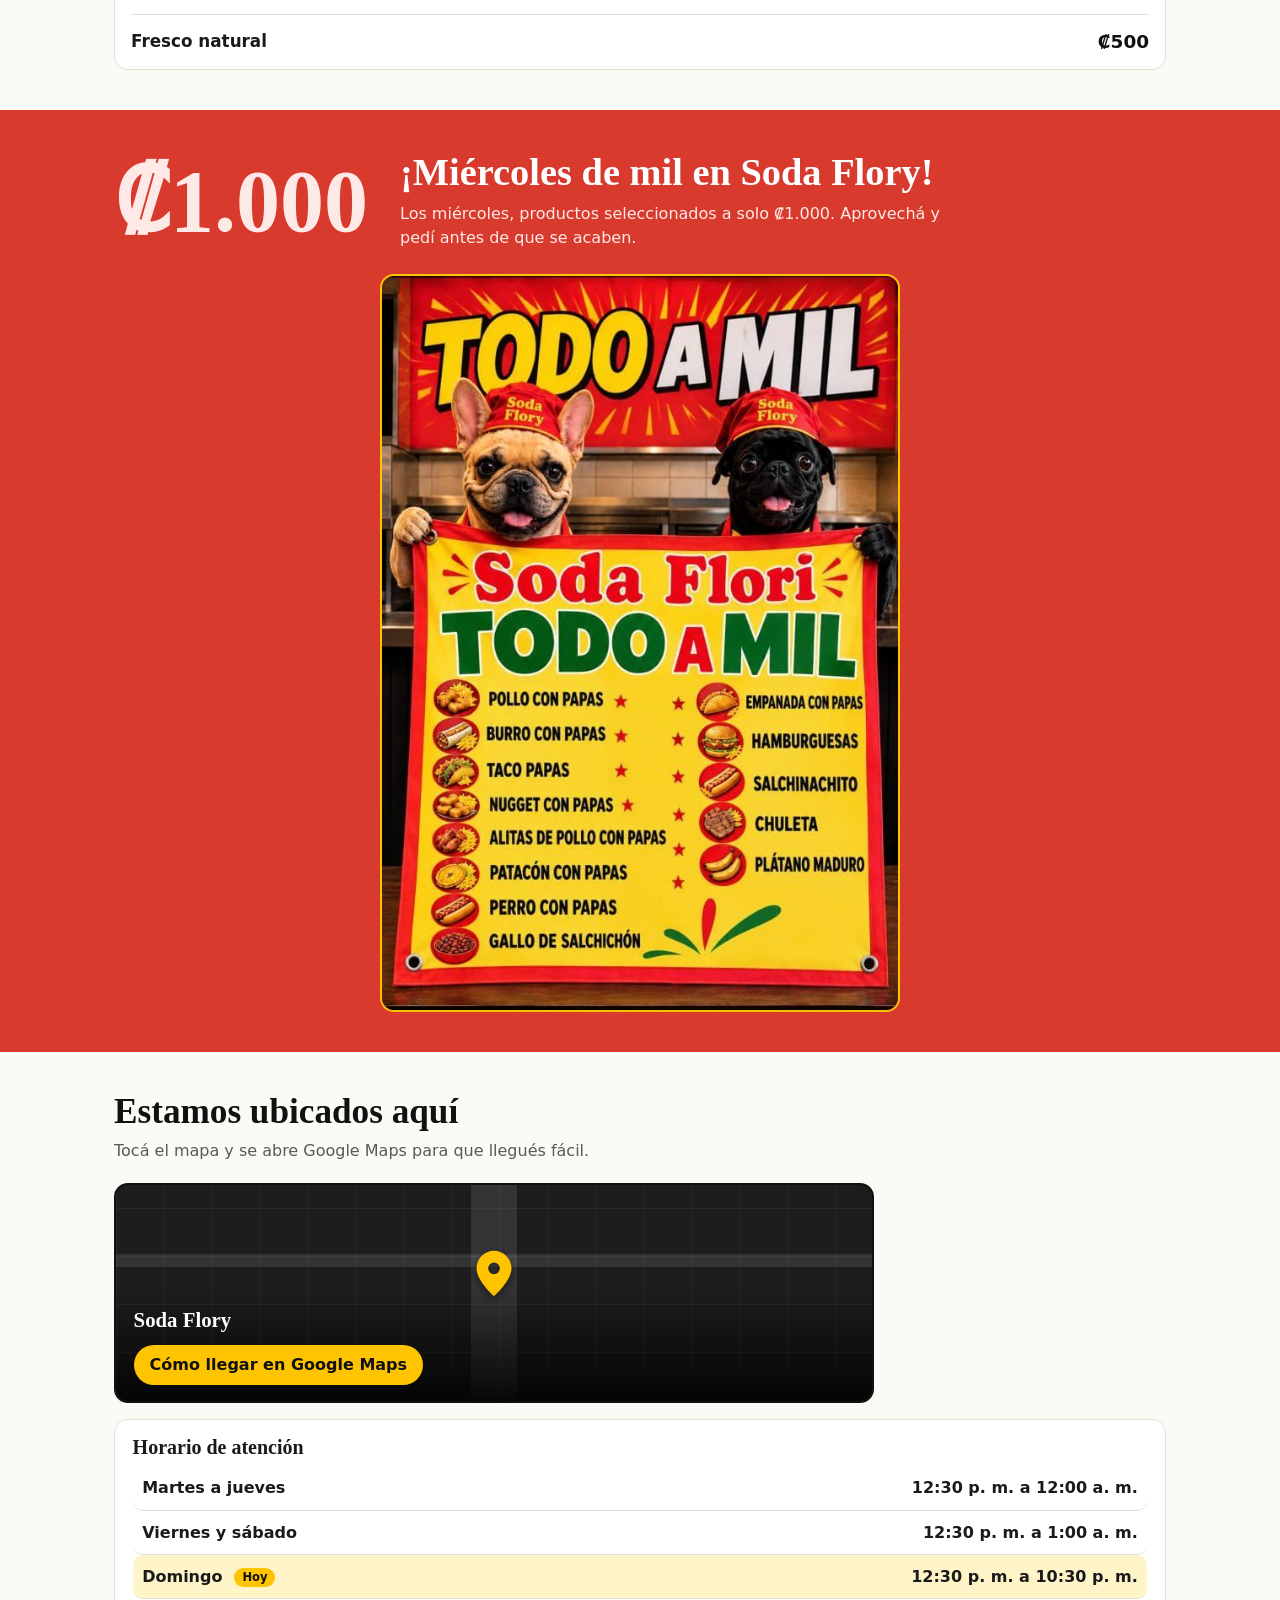
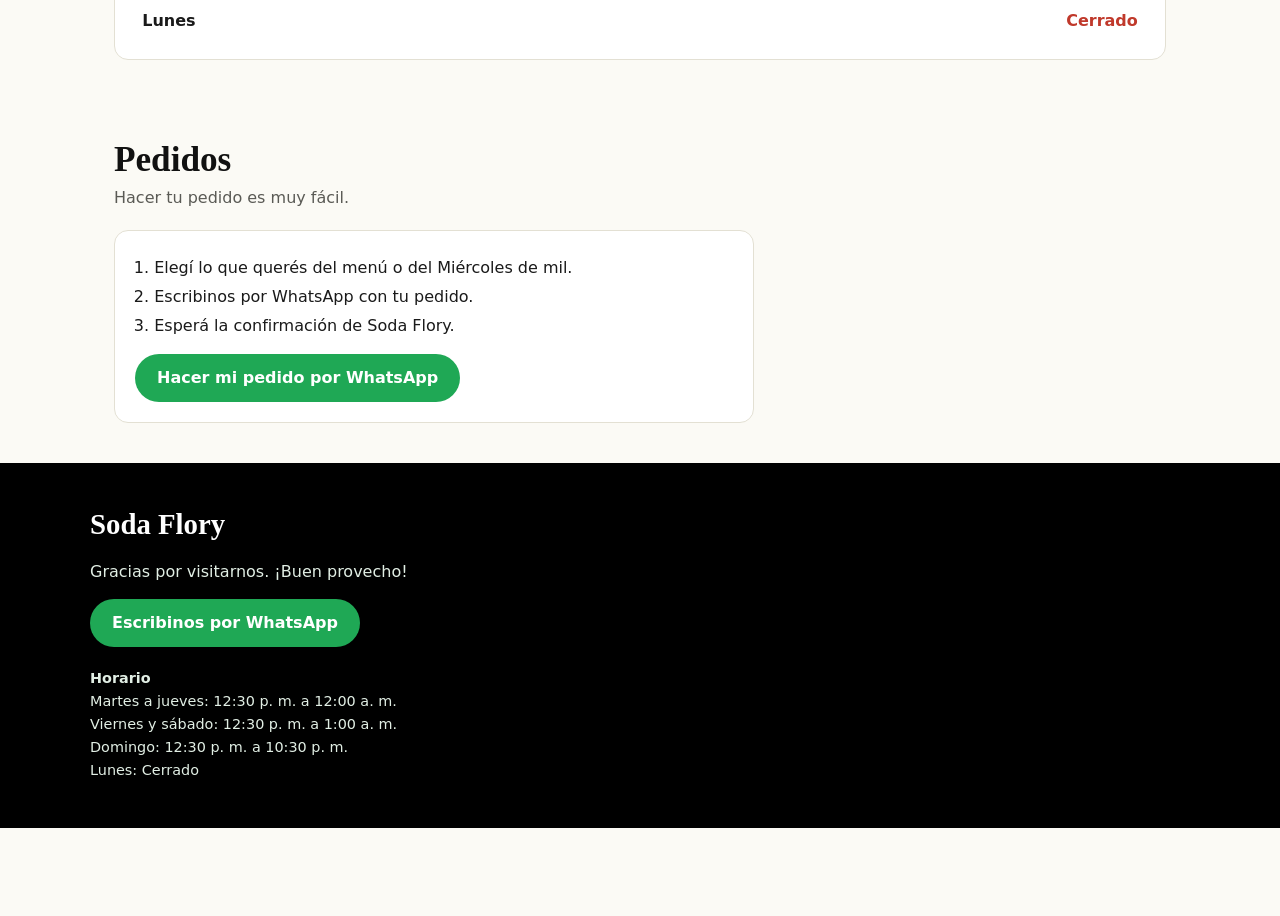
==== commit 43571398: "Menú oficial: quitar aviso de demostración y redes sociales pendientes Co-Authored-By: Claude Sonnet" ====
--- a/index.html
+++ b/index.html
@@ -7,8 +7,8 @@
   <meta name="description" content="Menú digital de Soda Flory. Mirá los productos, las cajas Flory y el Miércoles de mil, y hacé tu pedido por WhatsApp.">
   <meta name="theme-color" content="#111111">
   <meta name="referrer" content="strict-origin-when-cross-origin">
-  <link rel="stylesheet" href="style.css?v=12">
-  <script src="script.js?v=12" defer></script>
+  <link rel="stylesheet" href="style.css?v=13">
+  <script src="script.js?v=13" defer></script>
 </head>
 <body>
 
@@ -50,10 +50,6 @@
         </div>
       </div>
     </section>
-
-    <div class="demo-notice" id="demo-notice" role="note">
-      Los productos marcados como <strong>Demostración</strong> son ejemplos y todavía no son oficiales de Soda Flory.
-    </div>
 
     <!-- MENÚ -->
     <section class="section" id="menu" aria-labelledby="menu-title">
@@ -112,11 +108,7 @@
       <p class="footer-name">Soda Flory</p>
       <p>Gracias por visitarnos. ¡Buen provecho!</p>
       <a class="btn btn-whatsapp" id="footer-whatsapp" href="https://wa.me/50689344447?text=Hola%2C%20Soda%20Flory.%20Quisiera%20hacer%20un%20pedido." target="_blank" rel="noopener noreferrer">Escribinos por WhatsApp</a>
-      <!-- Espacio reservado: horarios y redes sociales oficiales (agregar cuando estén confirmados) -->
       <div class="footer-horario" id="footer-horario"></div>
-      <div class="footer-pending">
-        <p>Redes sociales: pendiente de agregar</p>
-      </div>
     </div>
   </footer>
 
--- a/style.css
+++ b/style.css
@@ -139,13 +139,6 @@
 .hero-text { margin-top: 0.9rem; max-width: 34rem; font-size: 1.1rem; color: #e1eee4; }
 .hero-actions { margin-top: 1.5rem; display: flex; flex-wrap: wrap; gap: 0.75rem; }
 
-.demo-notice {
-  background: var(--amarillo);
-  color: var(--tinta);
-  padding: 0.75rem 1rem;
-  font-size: 0.9rem;
-  text-align: center;
-}
 
 /* ---------- Secciones ---------- */
 .section { padding: 2.5rem 1rem; max-width: 1100px; margin: 0 auto; }
@@ -306,7 +299,6 @@
 .site-footer { background: var(--verde-oscuro); color: #e1eee4; padding: 2.5rem 1rem; }
 .footer-inner { max-width: 1100px; margin: 0 auto; display: grid; gap: 0.9rem; justify-items: start; }
 .footer-name { font-family: var(--fuente-titulos); font-size: 1.8rem; color: #fff; font-weight: 700; }
-.footer-pending { font-size: 0.85rem; color: #a9c4b1; display: grid; gap: 0.15rem; }
 
 /* ---------- Tabletas ---------- */
 @media (min-width: 640px) {
@@ -357,8 +349,6 @@
     var(--verde);
 }
 
-/* Aviso de versión de prueba en dorado con texto oscuro (ya legible) */
-body.navidad .demo-notice { background: var(--amarillo); }
 
 body.navidad 
 /* Miércoles de mil: rojo profundo para que siga destacando entre verdes */
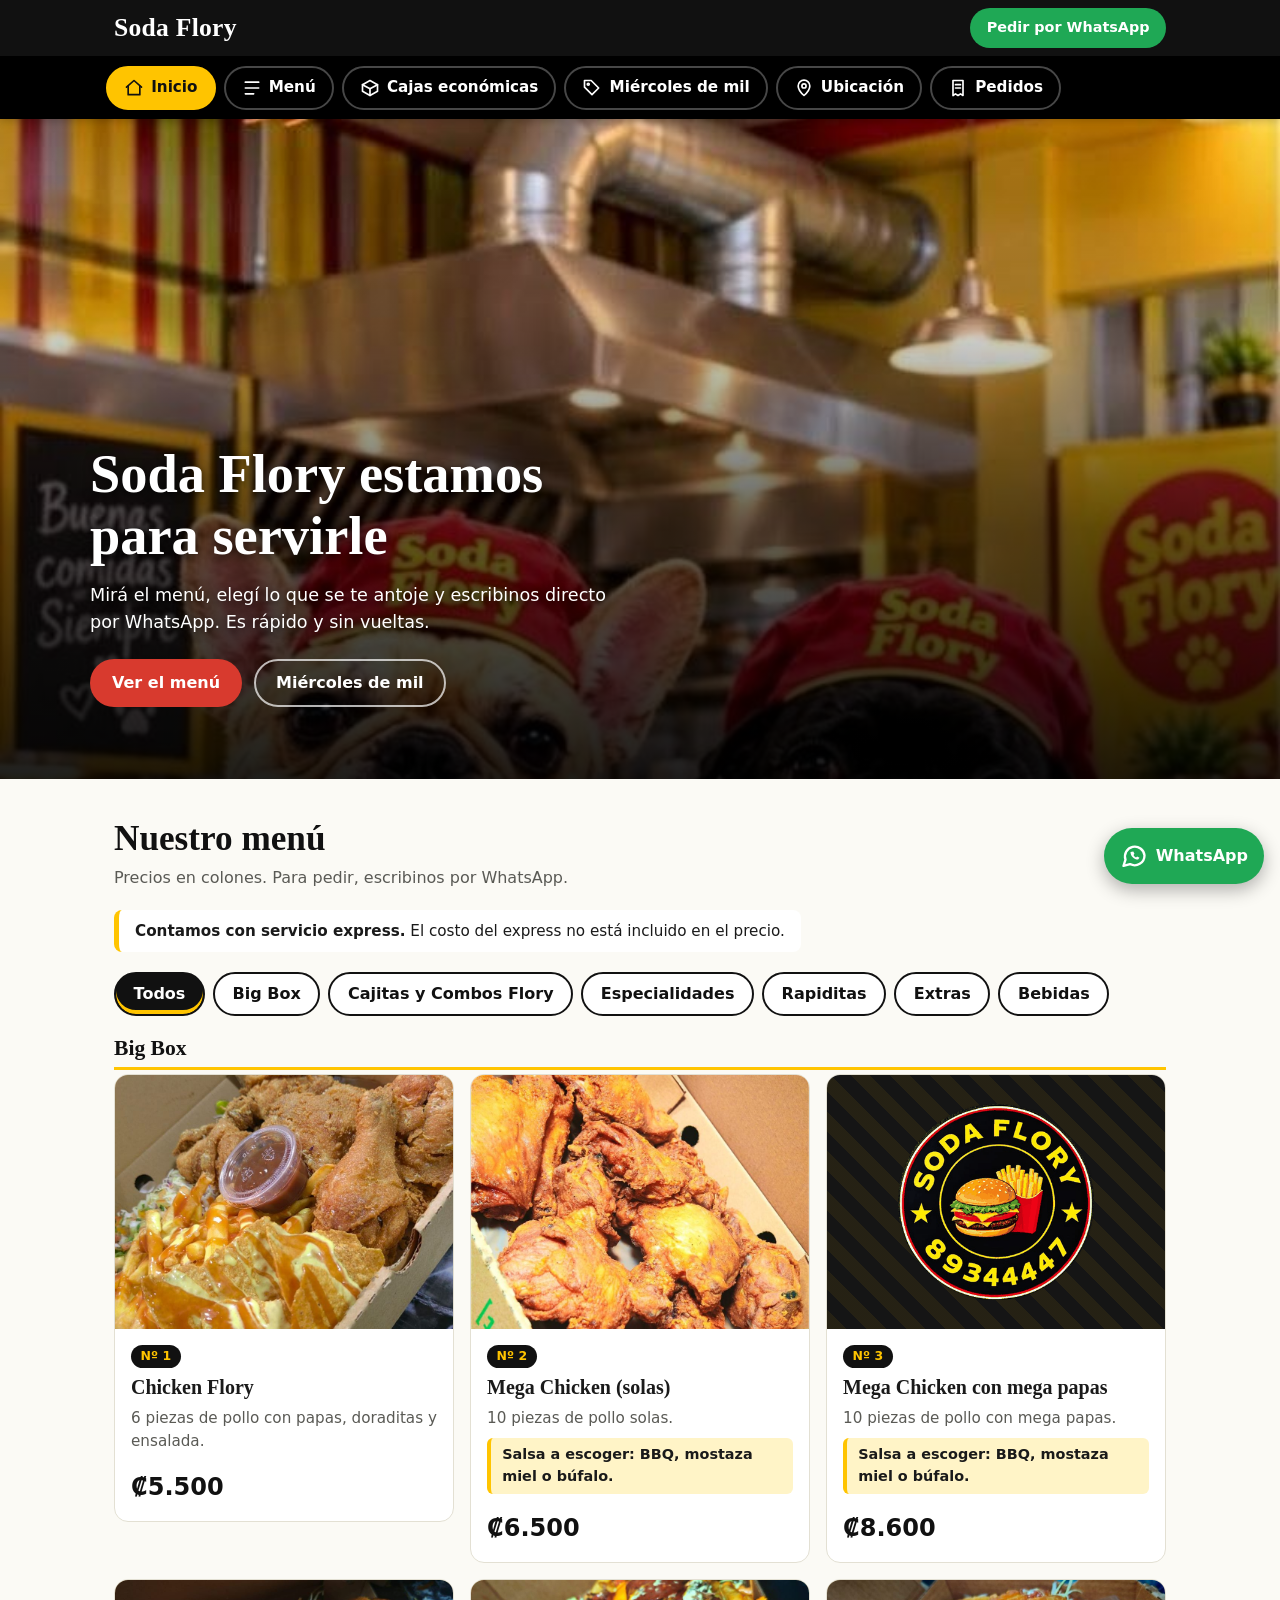
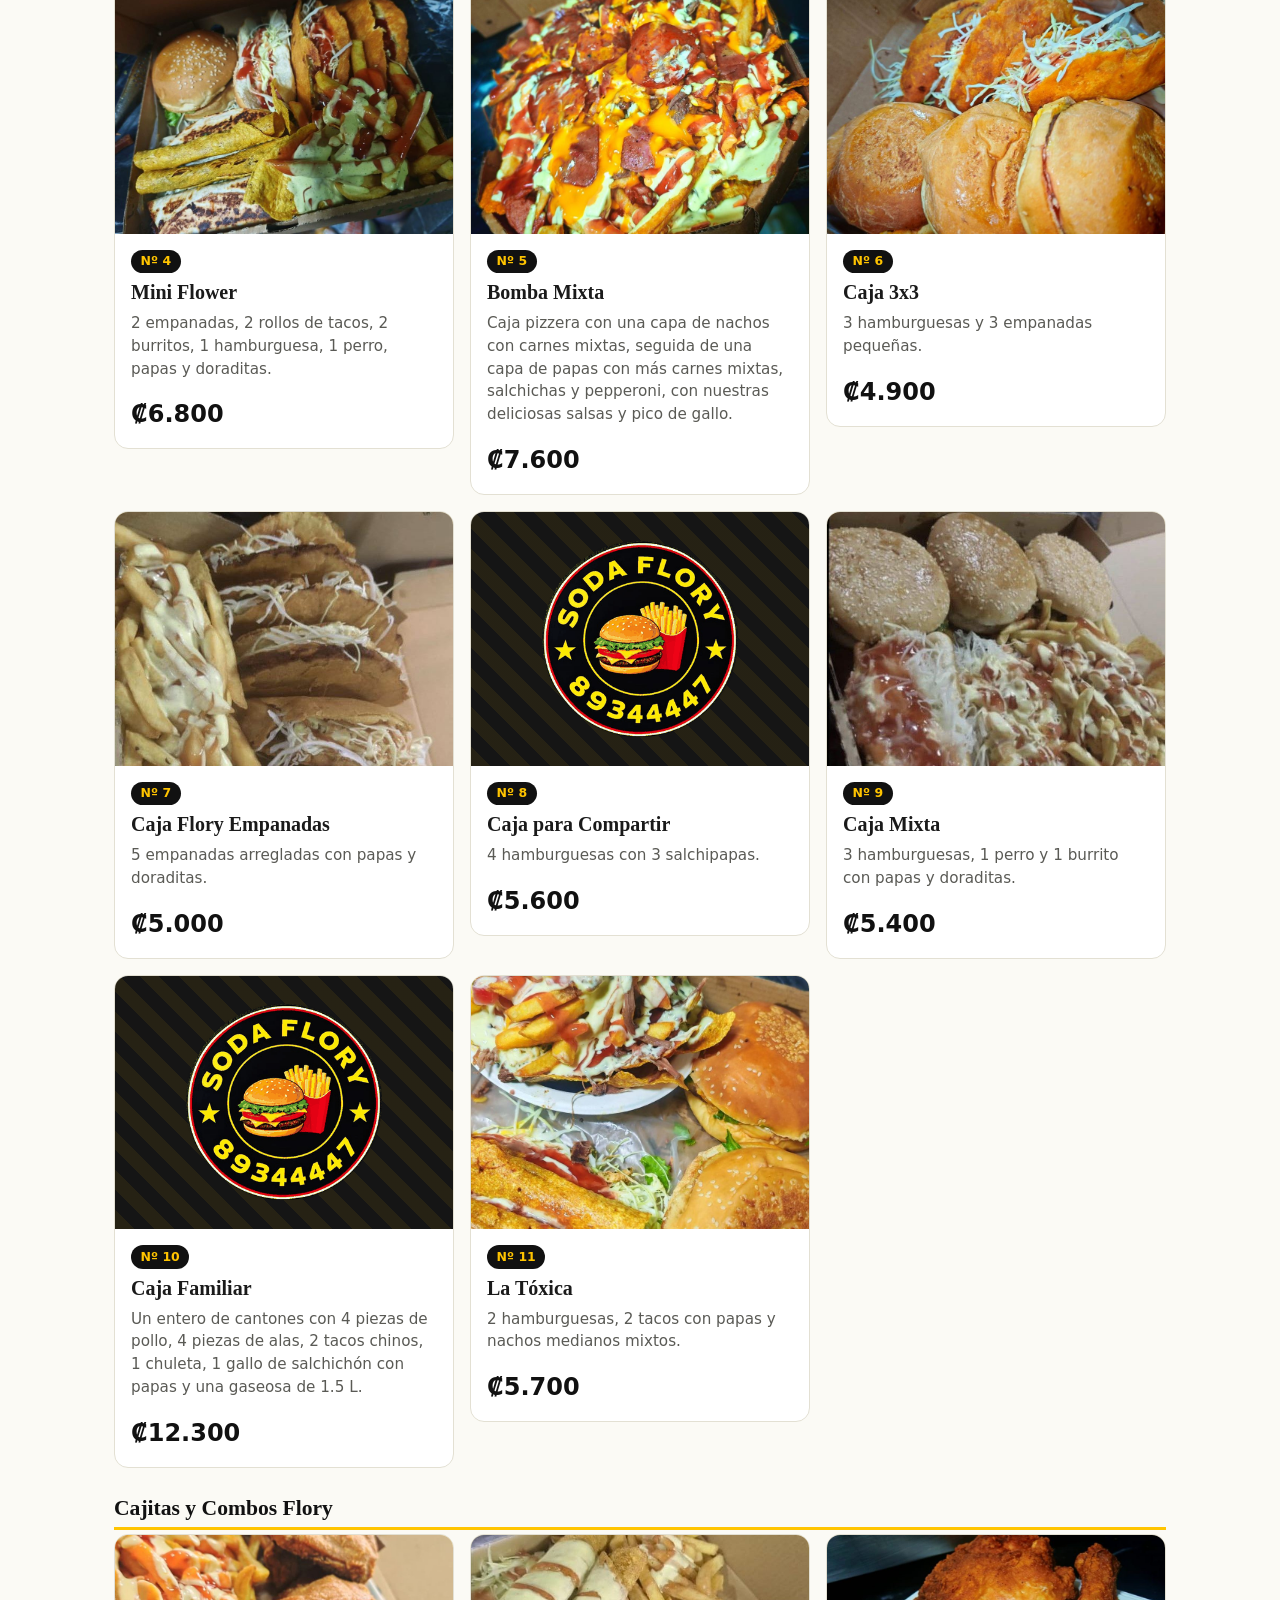
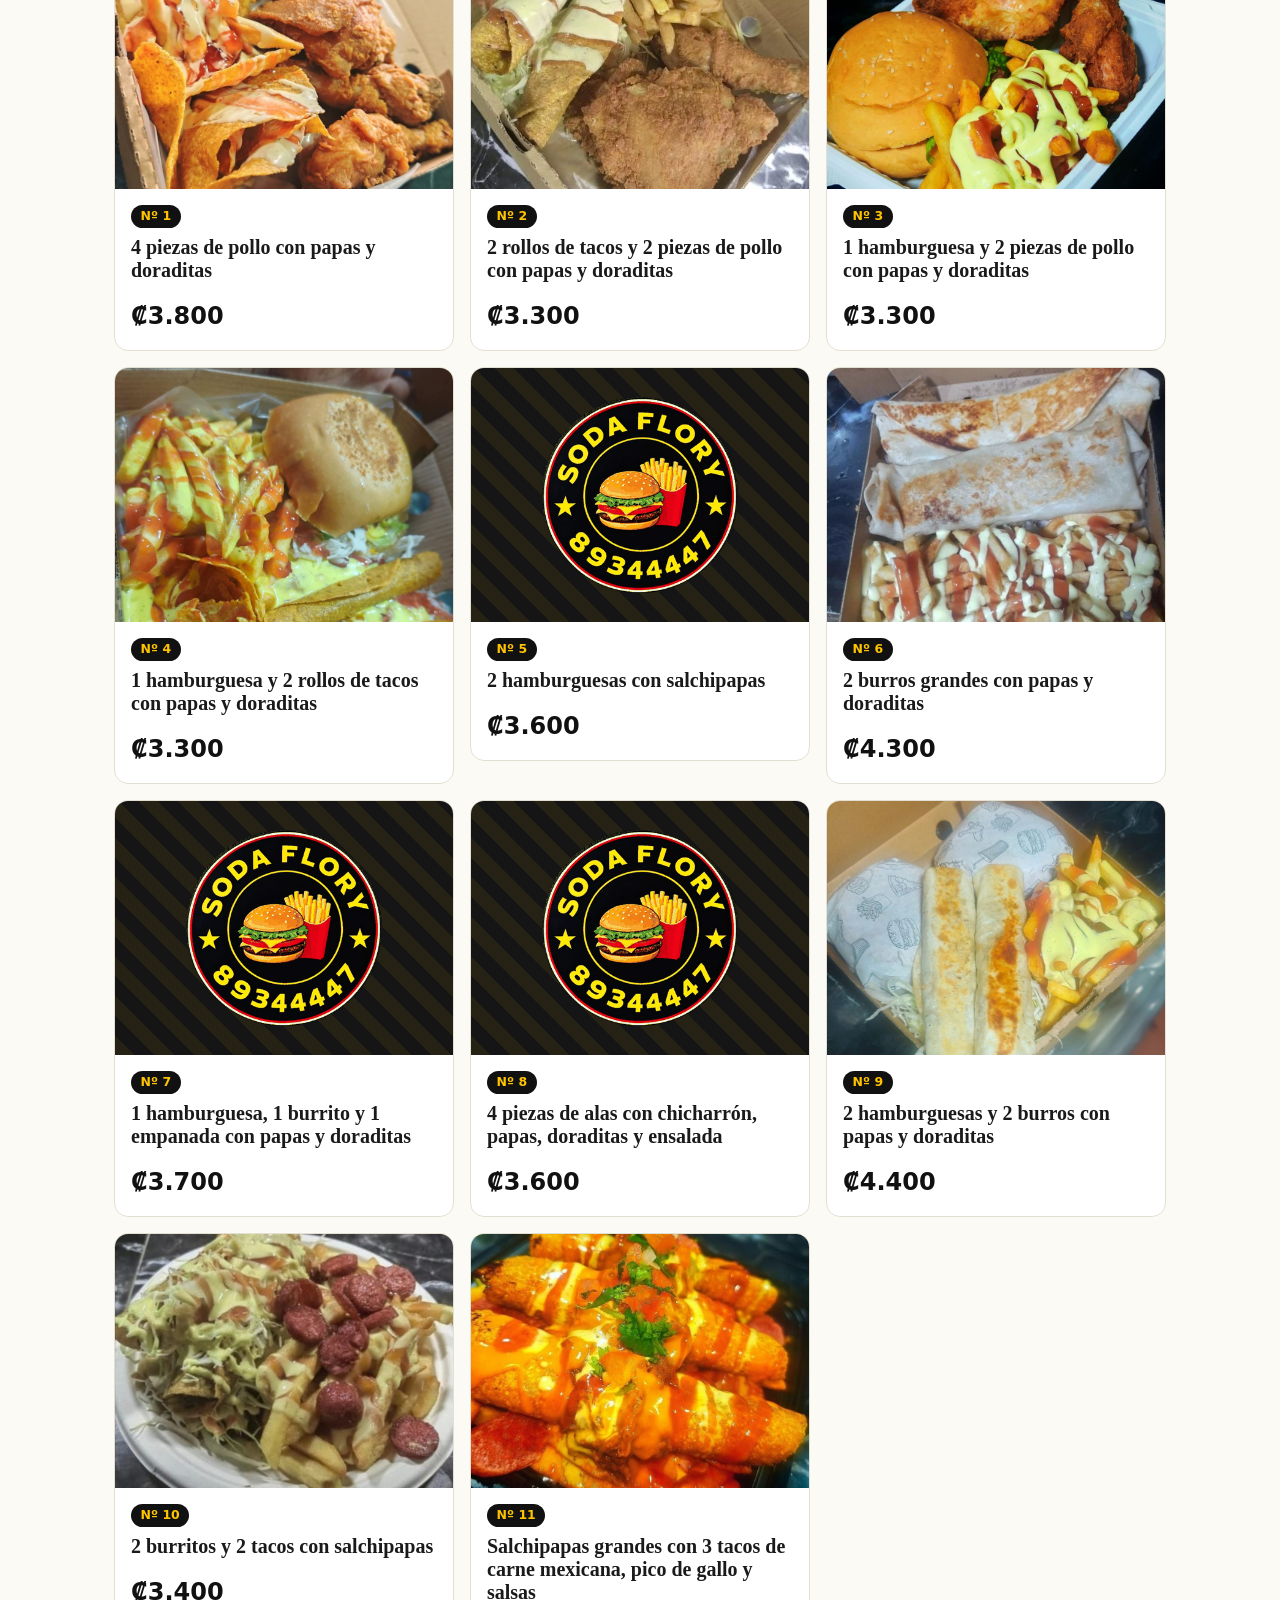
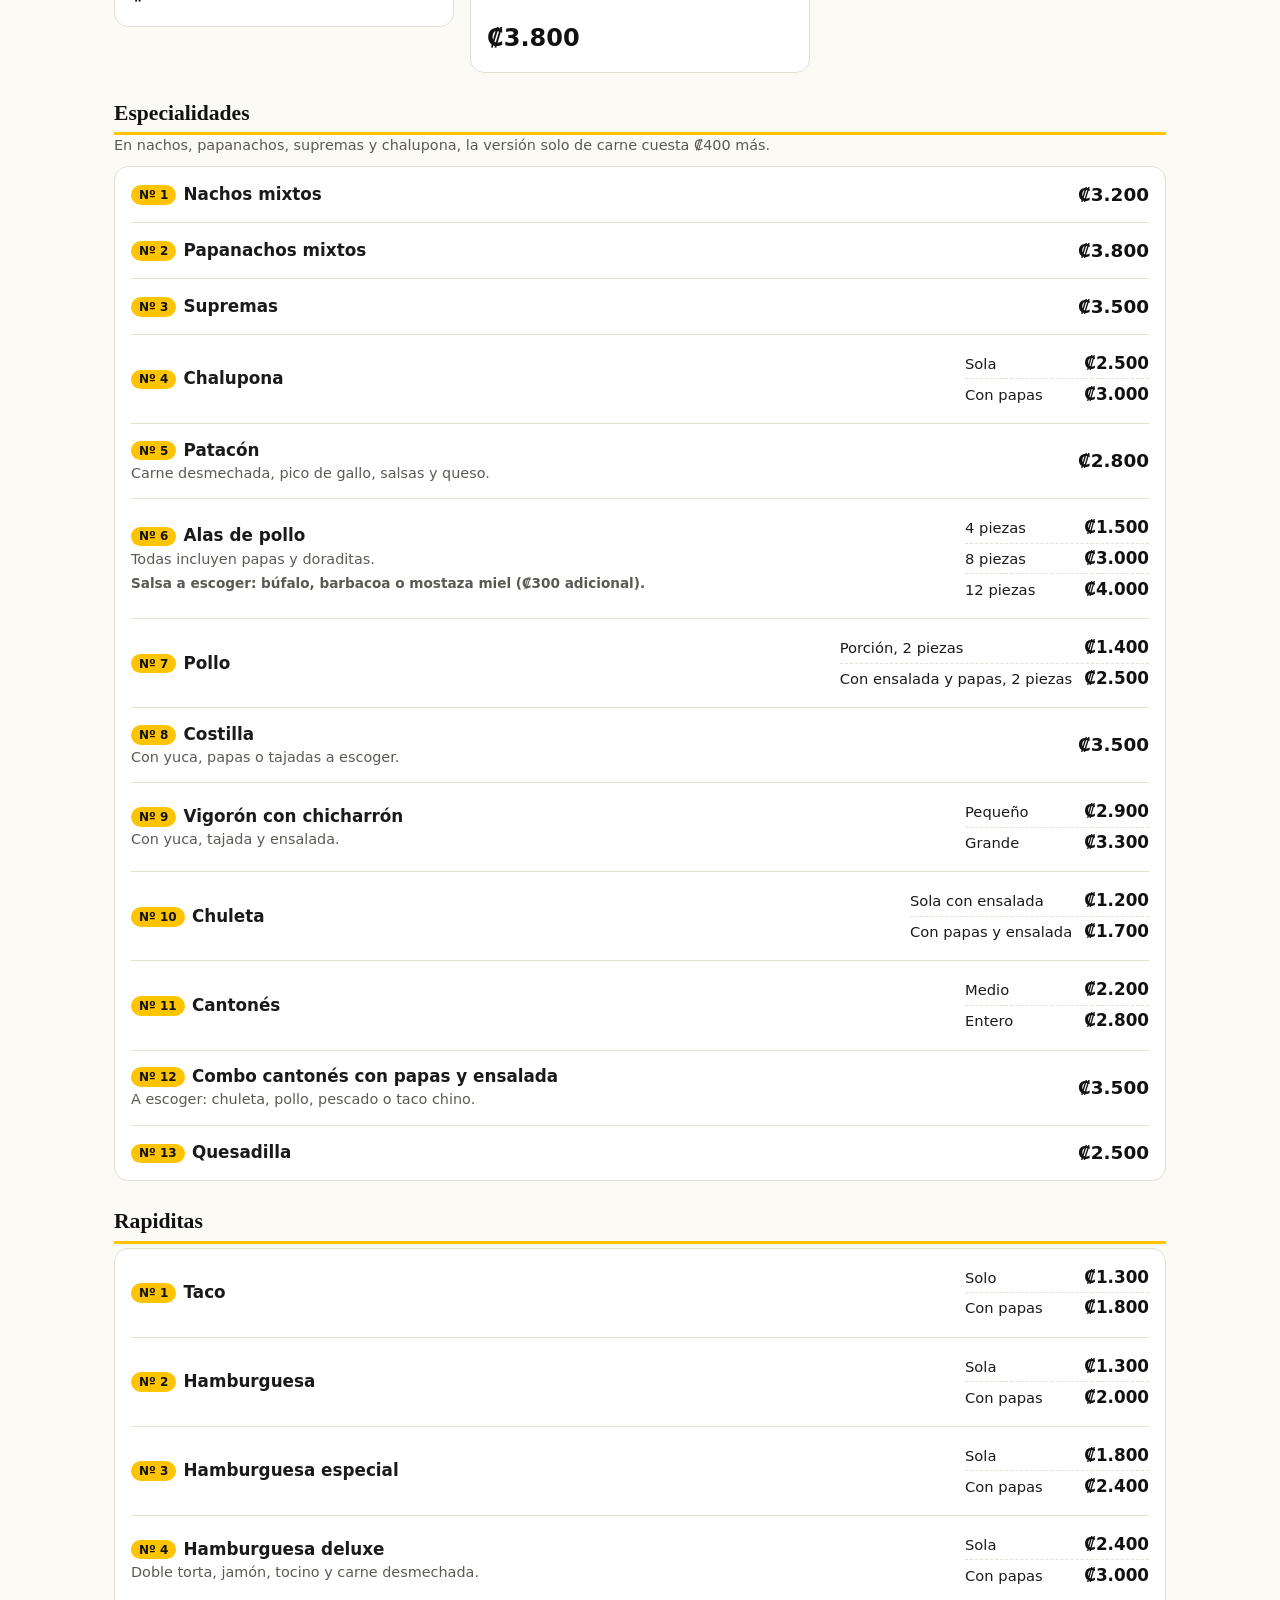
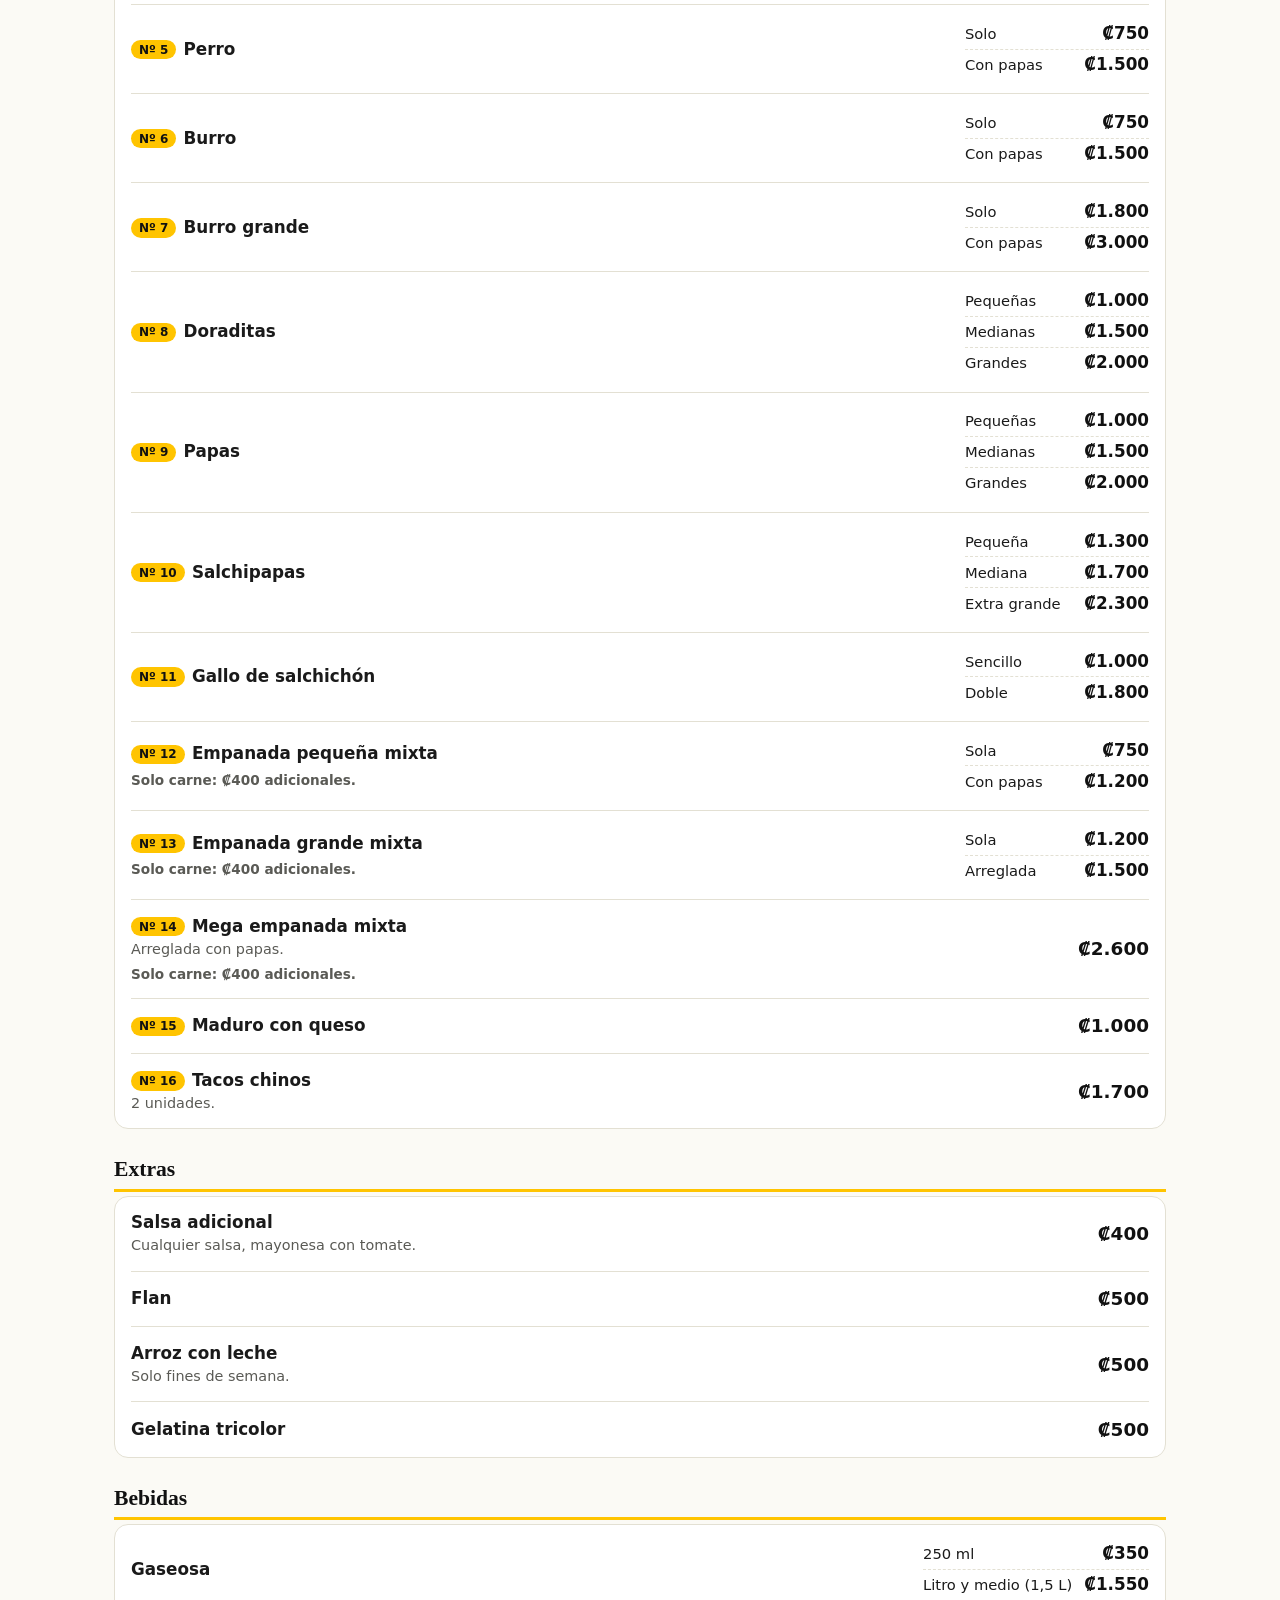
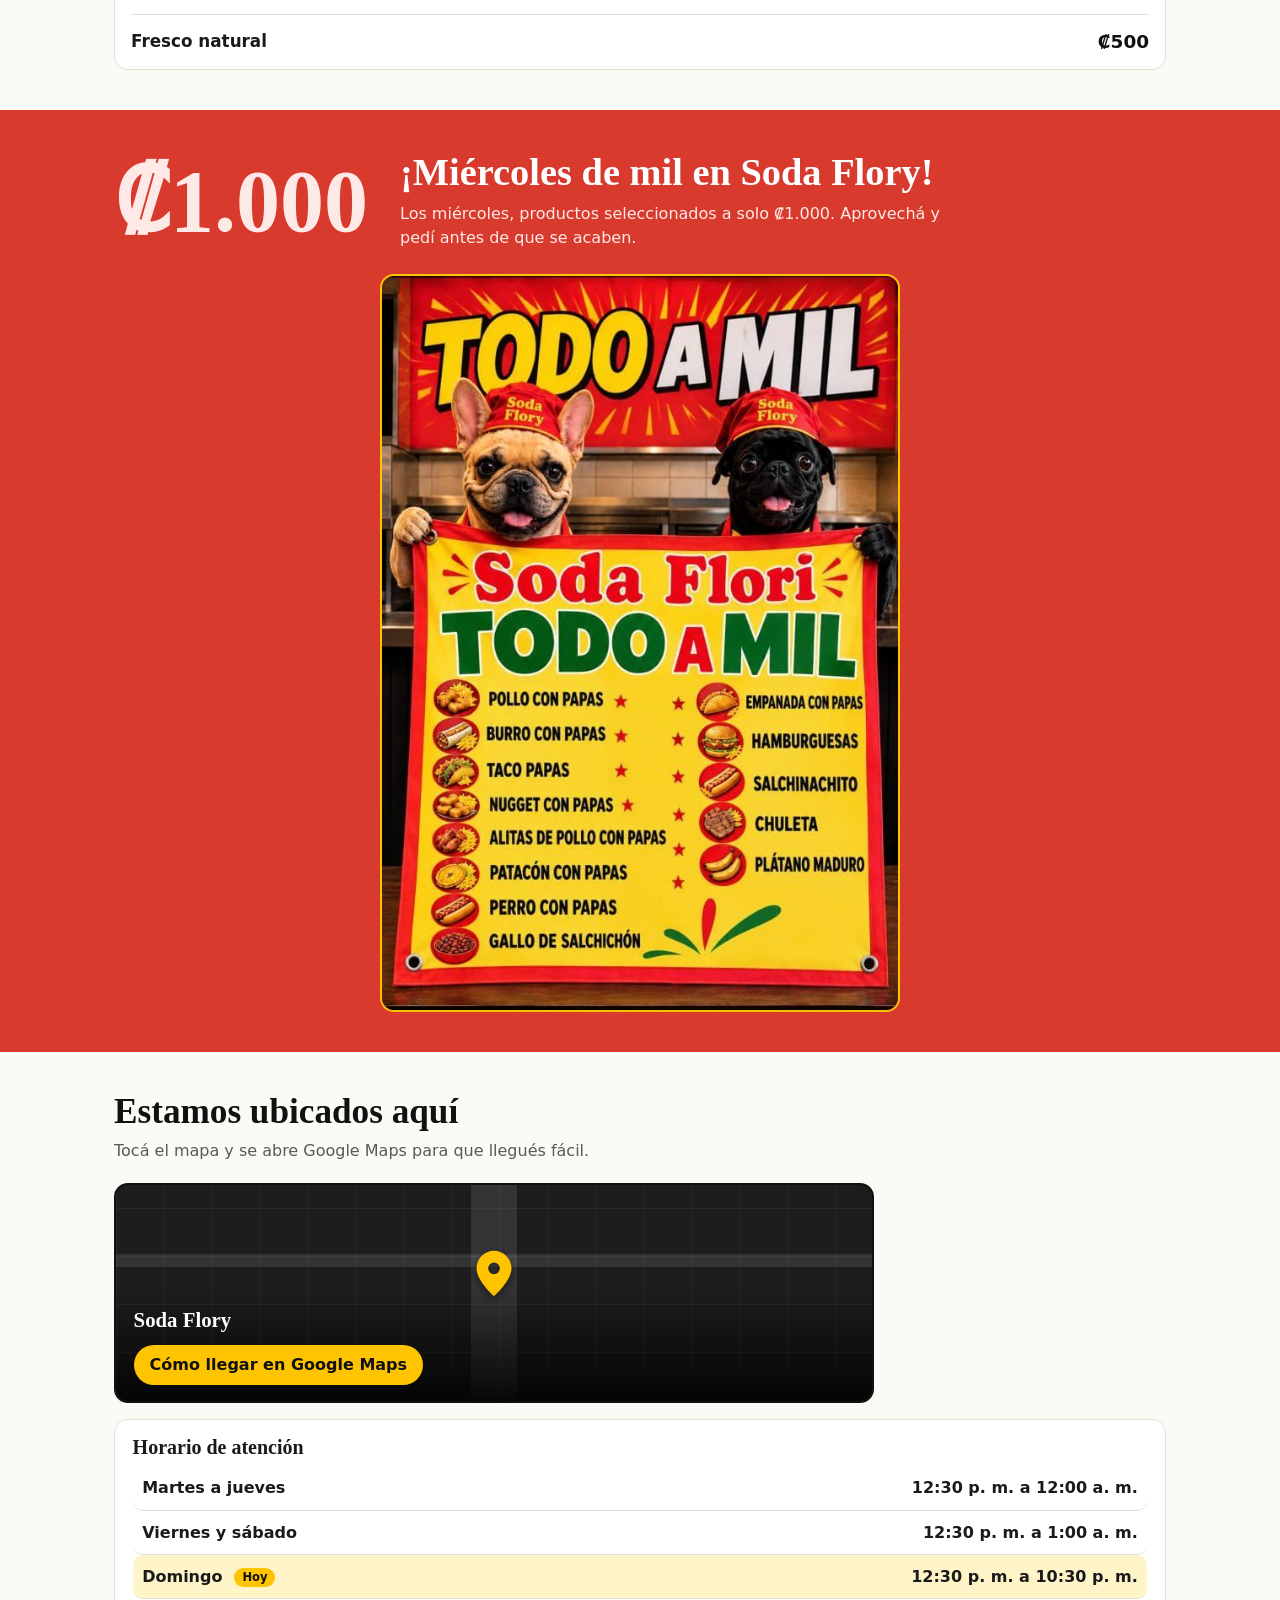
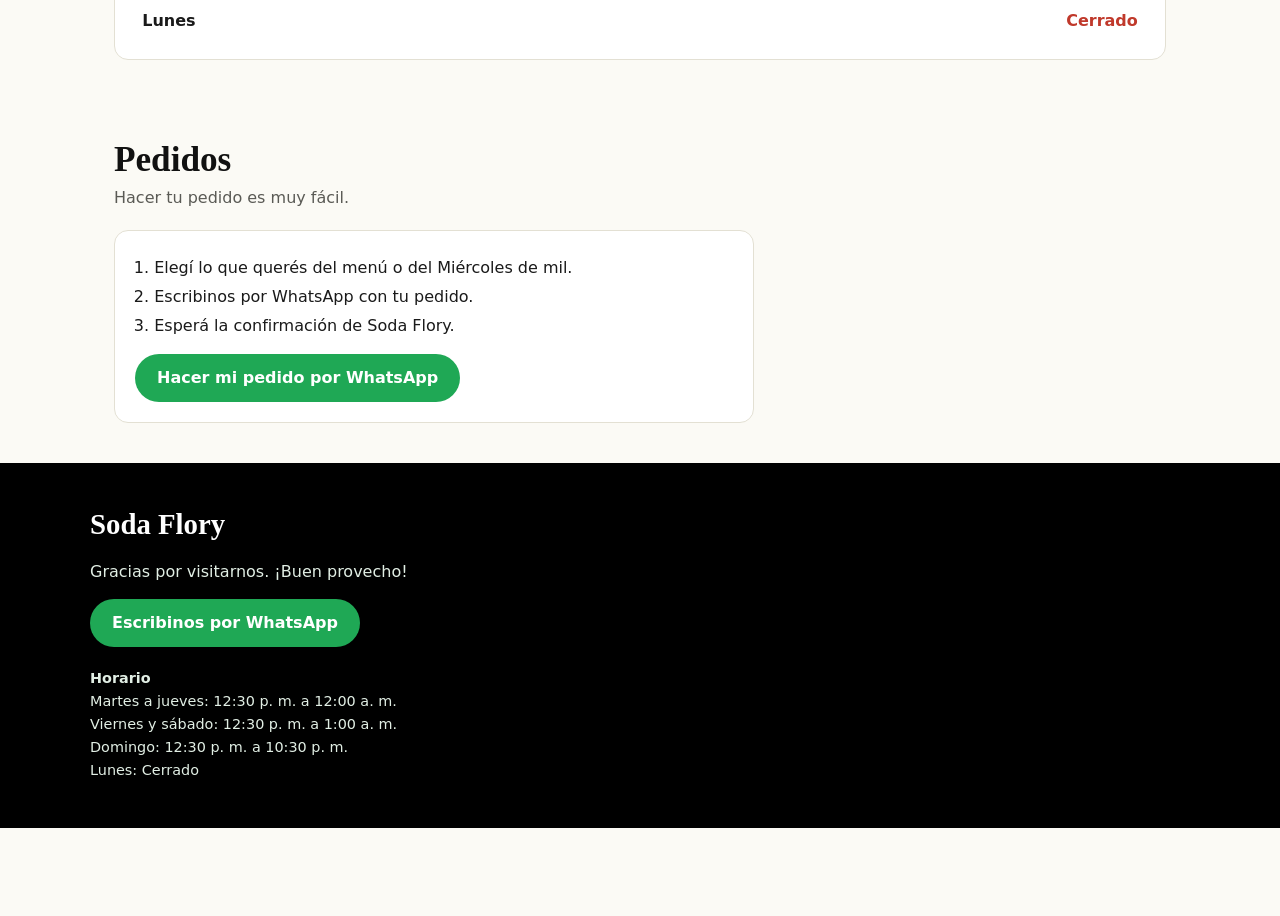
==== commit 8ae12db2: "Costilla a ₡3.500 Co-Authored-By: Claude Sonnet 5.5 <noreply@anthropic.com> Claude-Session: https://" ====
--- a/index.html
+++ b/index.html
@@ -7,8 +7,8 @@
   <meta name="description" content="Menú digital de Soda Flory. Mirá los productos, las cajas Flory y el Miércoles de mil, y hacé tu pedido por WhatsApp.">
   <meta name="theme-color" content="#111111">
   <meta name="referrer" content="strict-origin-when-cross-origin">
-  <link rel="stylesheet" href="style.css?v=13">
-  <script src="script.js?v=13" defer></script>
+  <link rel="stylesheet" href="style.css?v=14">
+  <script src="script.js?v=14" defer></script>
 </head>
 <body>
 
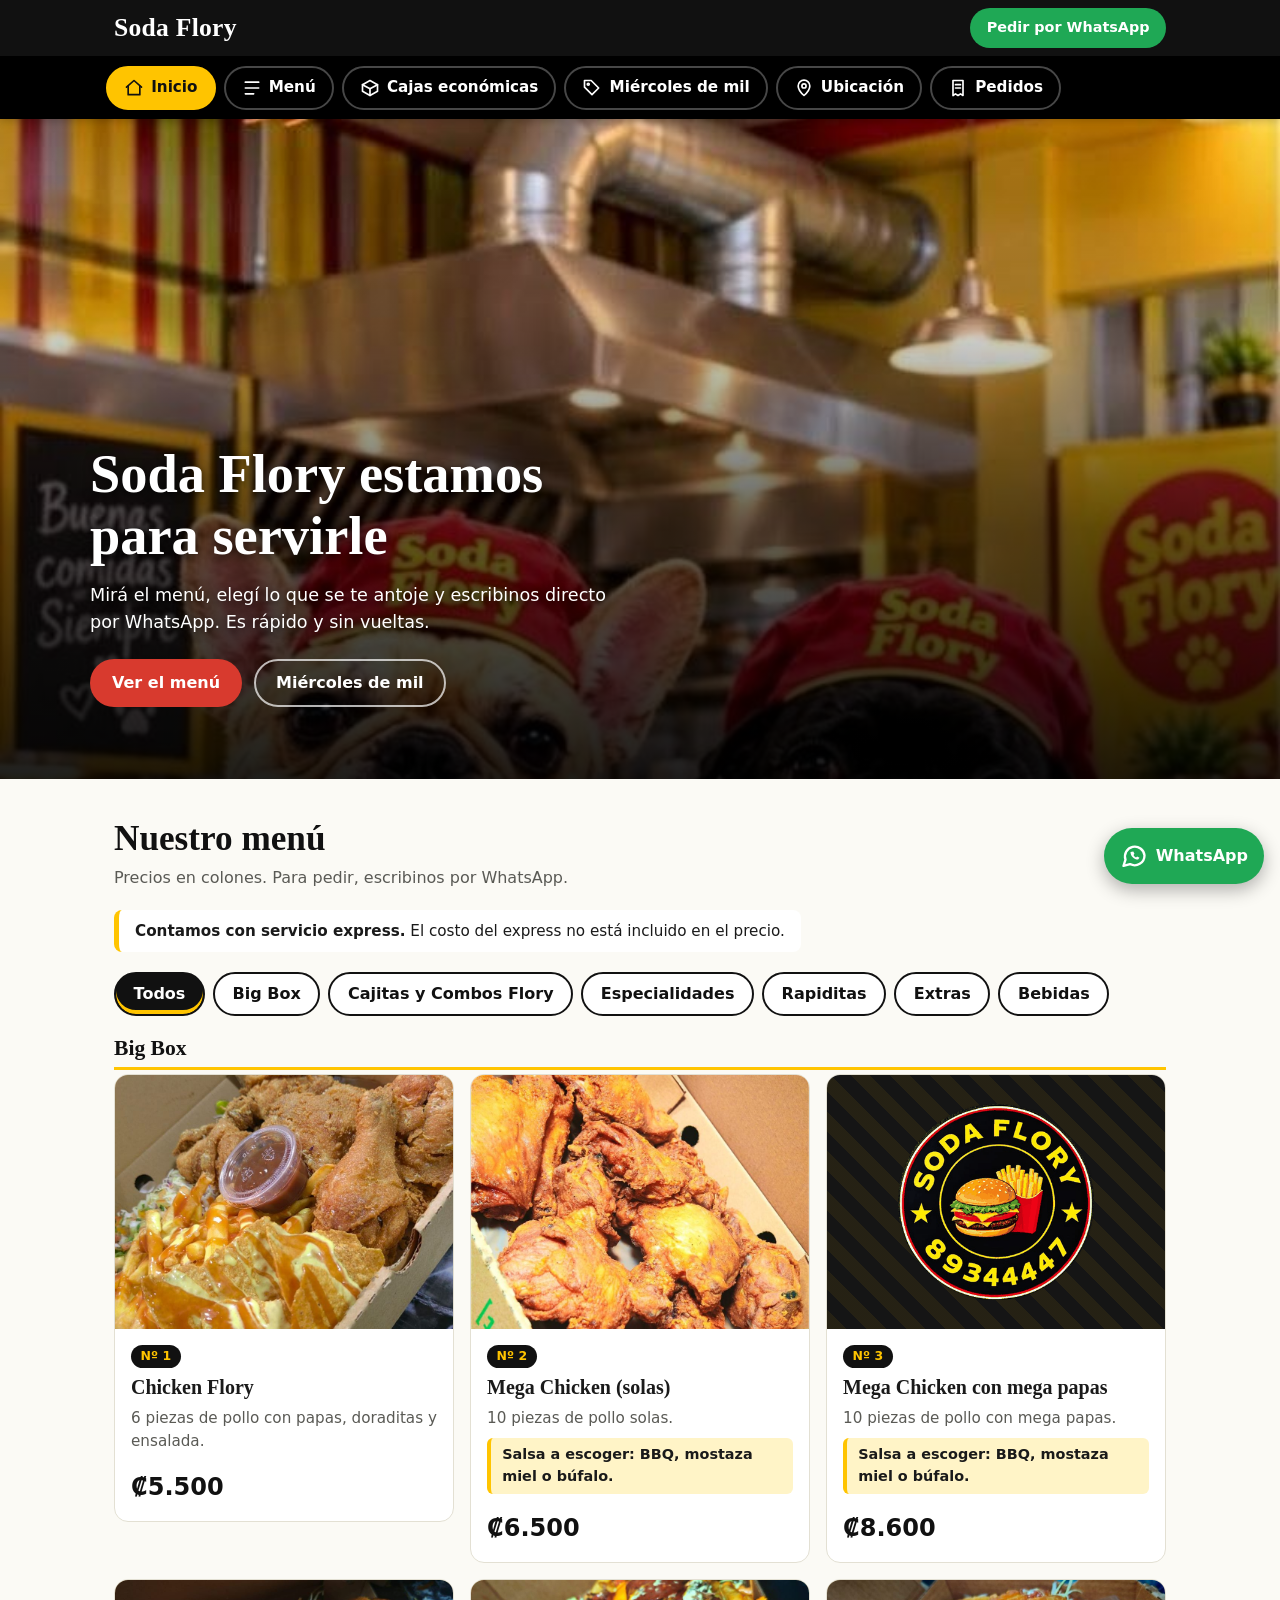
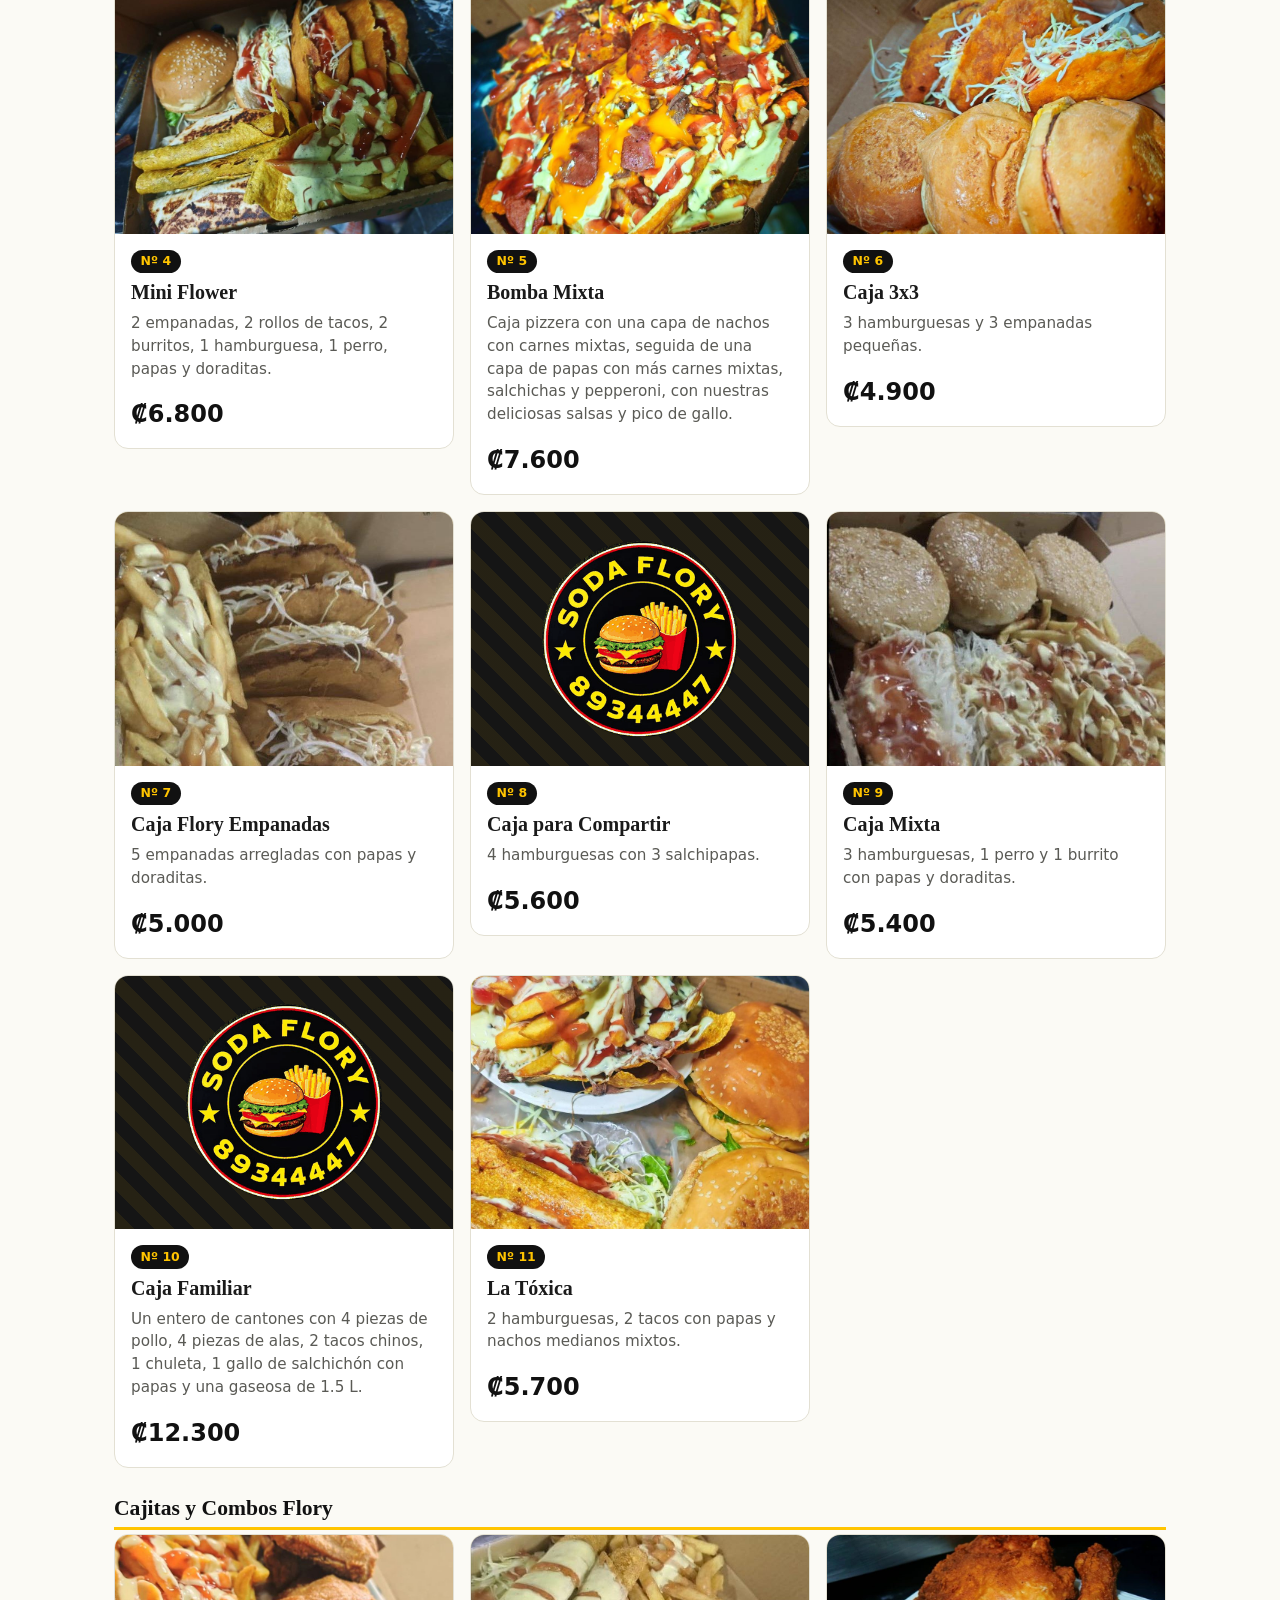
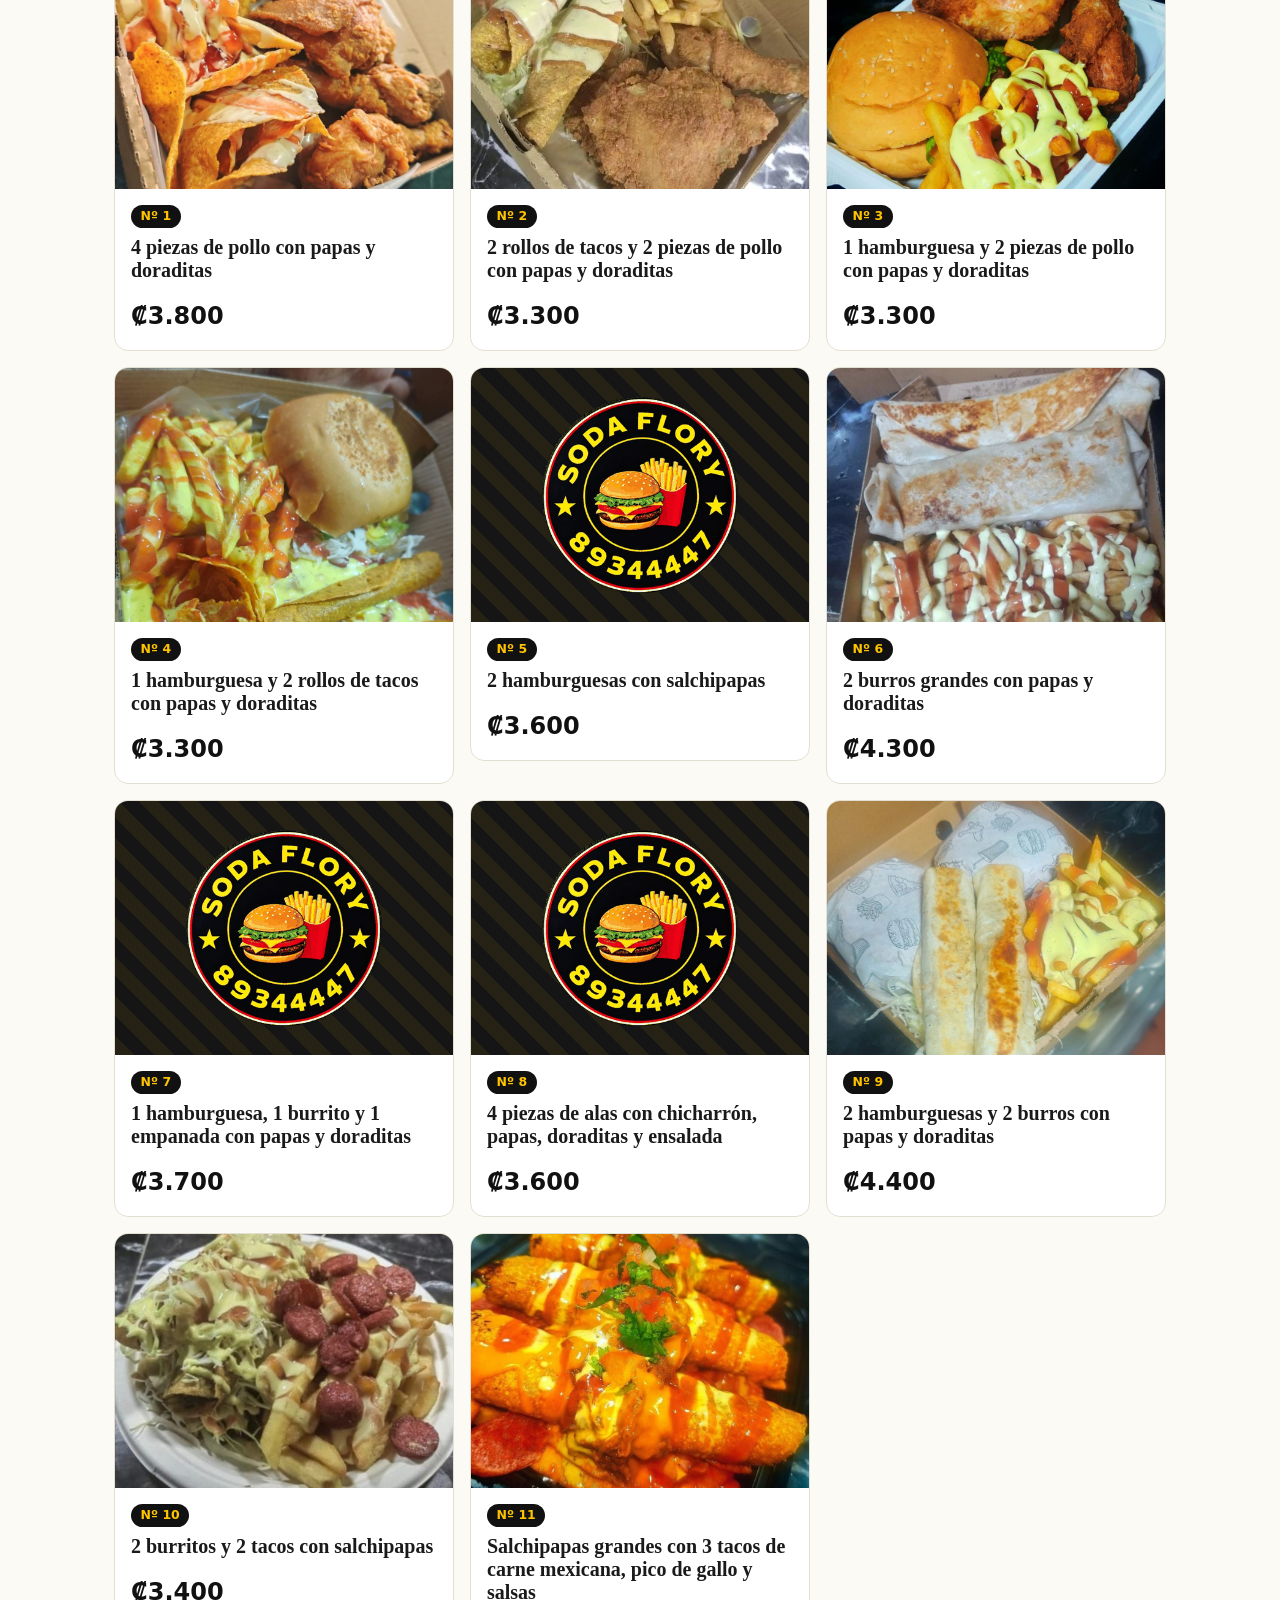
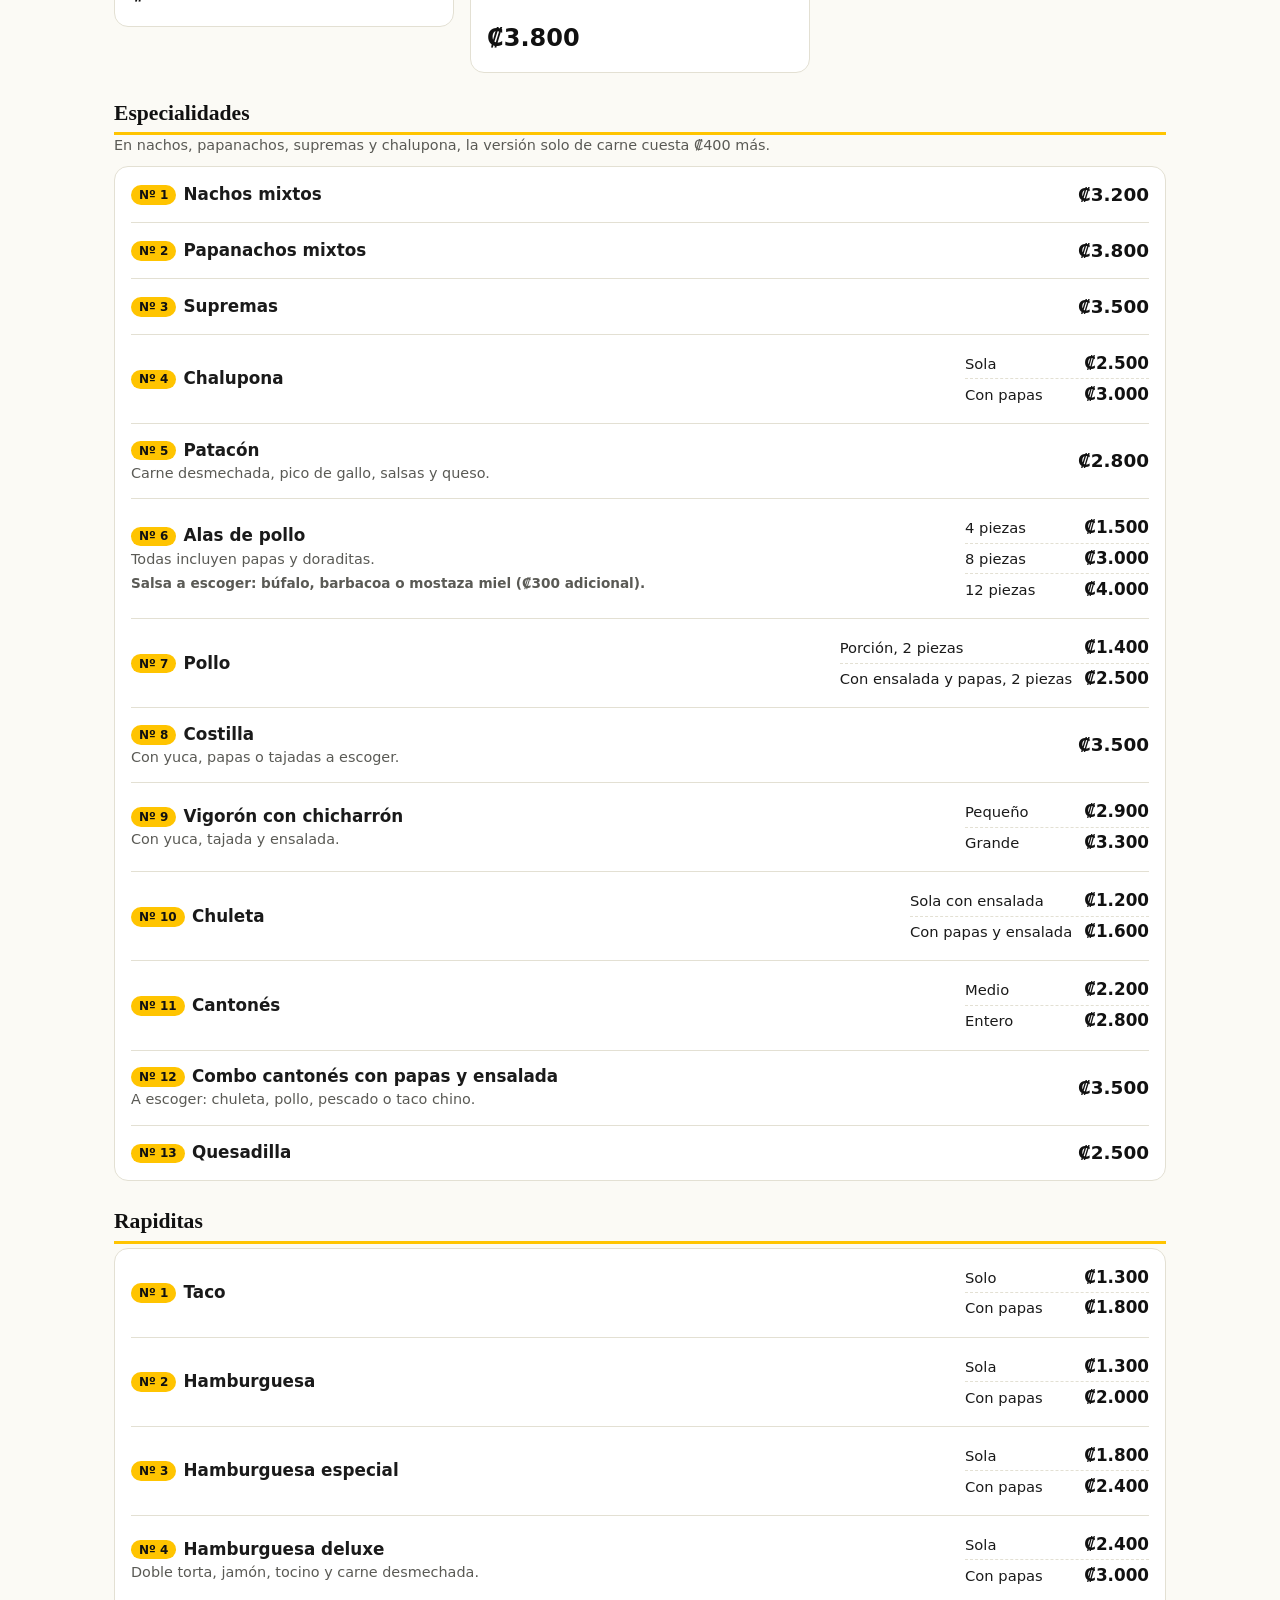
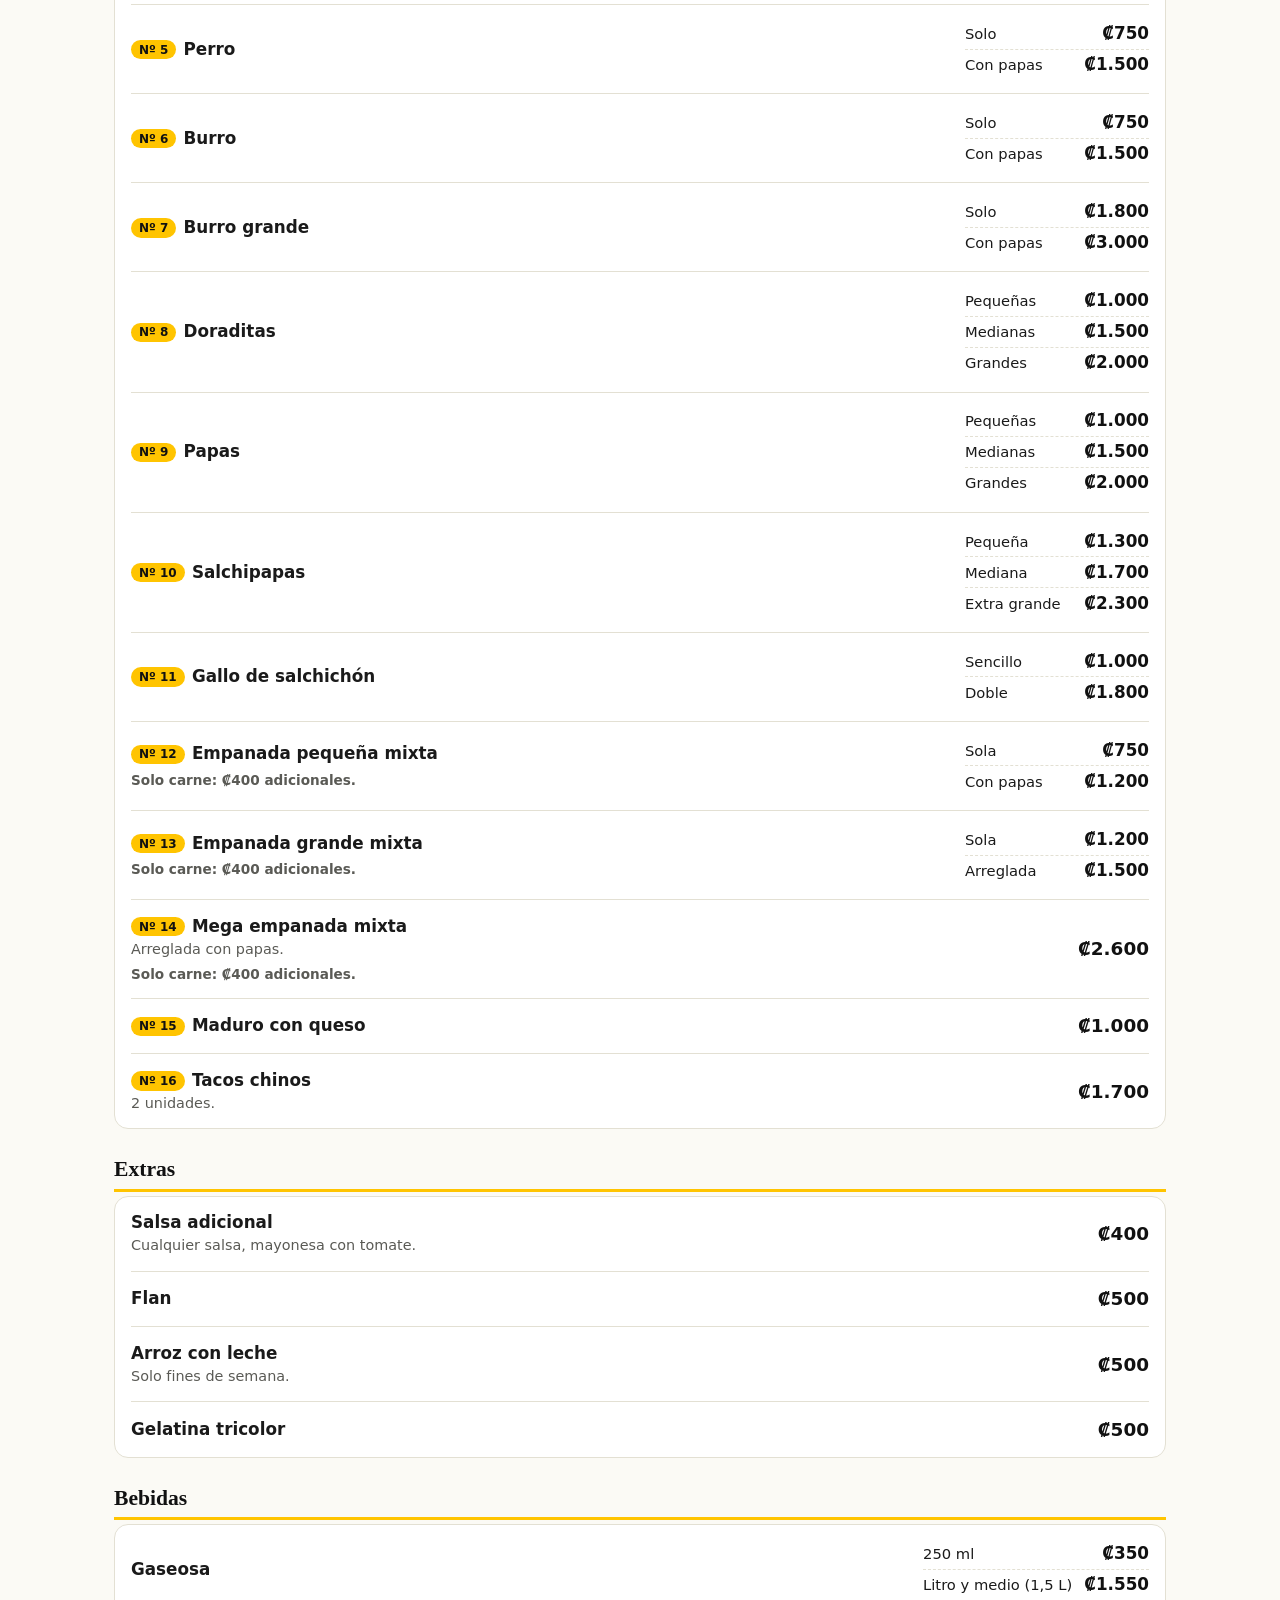
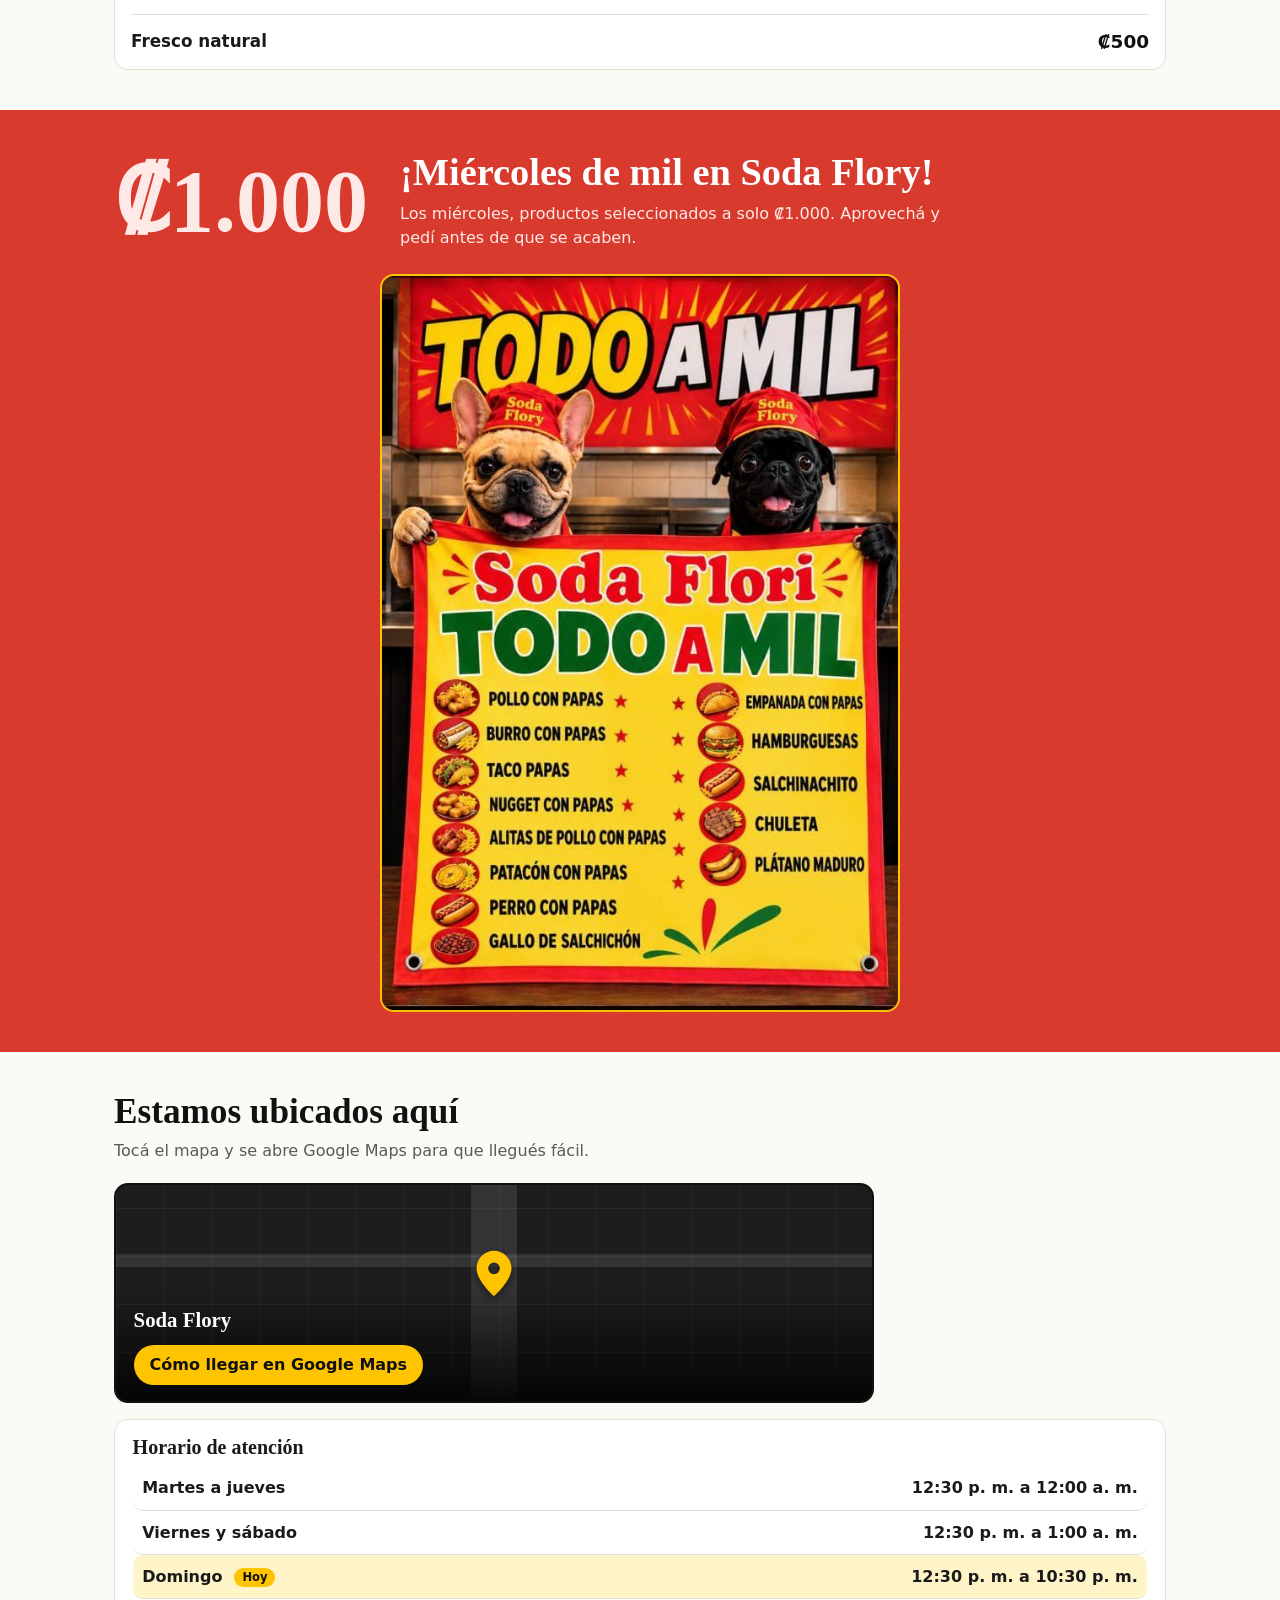
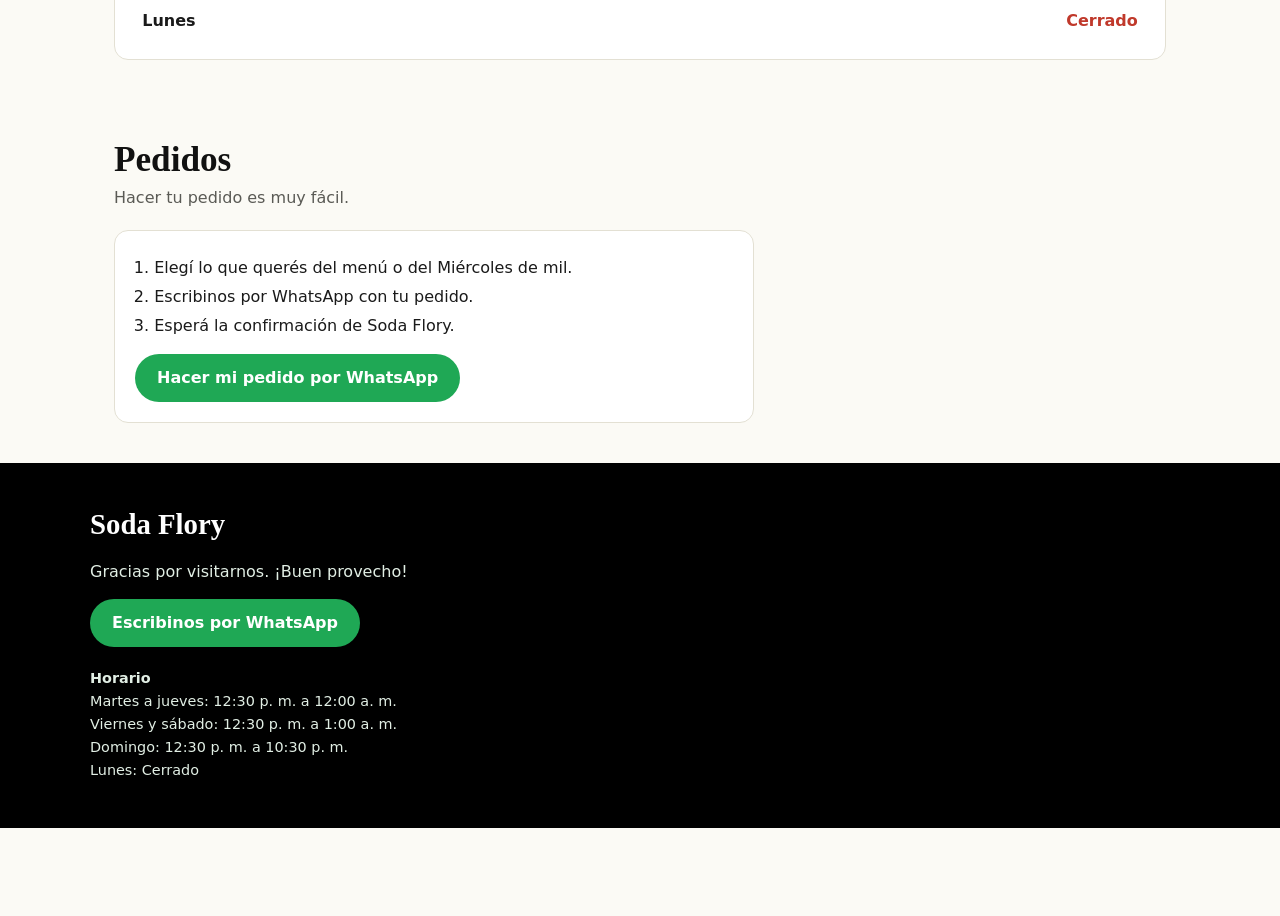
==== commit 1a85ea45: "Chuleta con papas y ensalada a ₡1.600 Co-Authored-By: Claude Sonnet 5.5 <noreply@anthropic.com> Clau" ====
--- a/index.html
+++ b/index.html
@@ -7,8 +7,8 @@
   <meta name="description" content="Menú digital de Soda Flory. Mirá los productos, las cajas Flory y el Miércoles de mil, y hacé tu pedido por WhatsApp.">
   <meta name="theme-color" content="#111111">
   <meta name="referrer" content="strict-origin-when-cross-origin">
-  <link rel="stylesheet" href="style.css?v=14">
-  <script src="script.js?v=14" defer></script>
+  <link rel="stylesheet" href="style.css?v=15">
+  <script src="script.js?v=15" defer></script>
 </head>
 <body>
 
